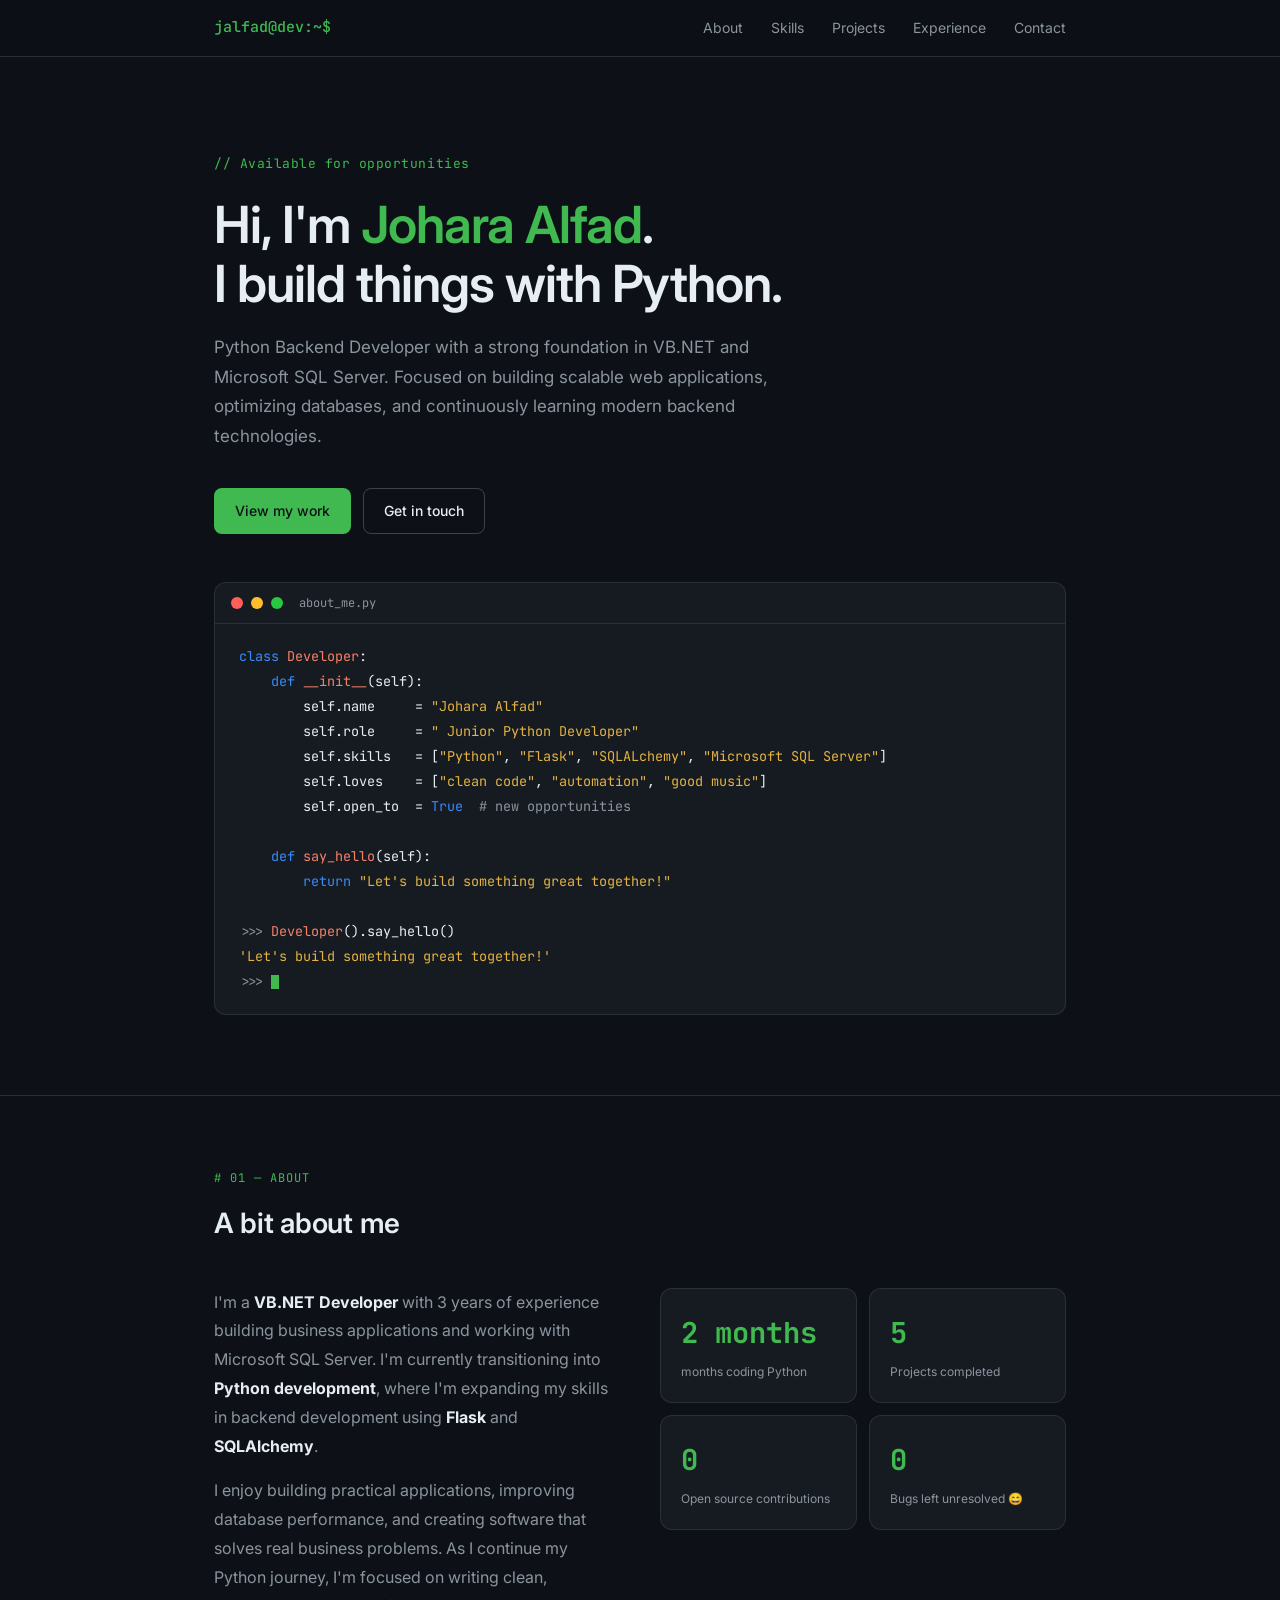
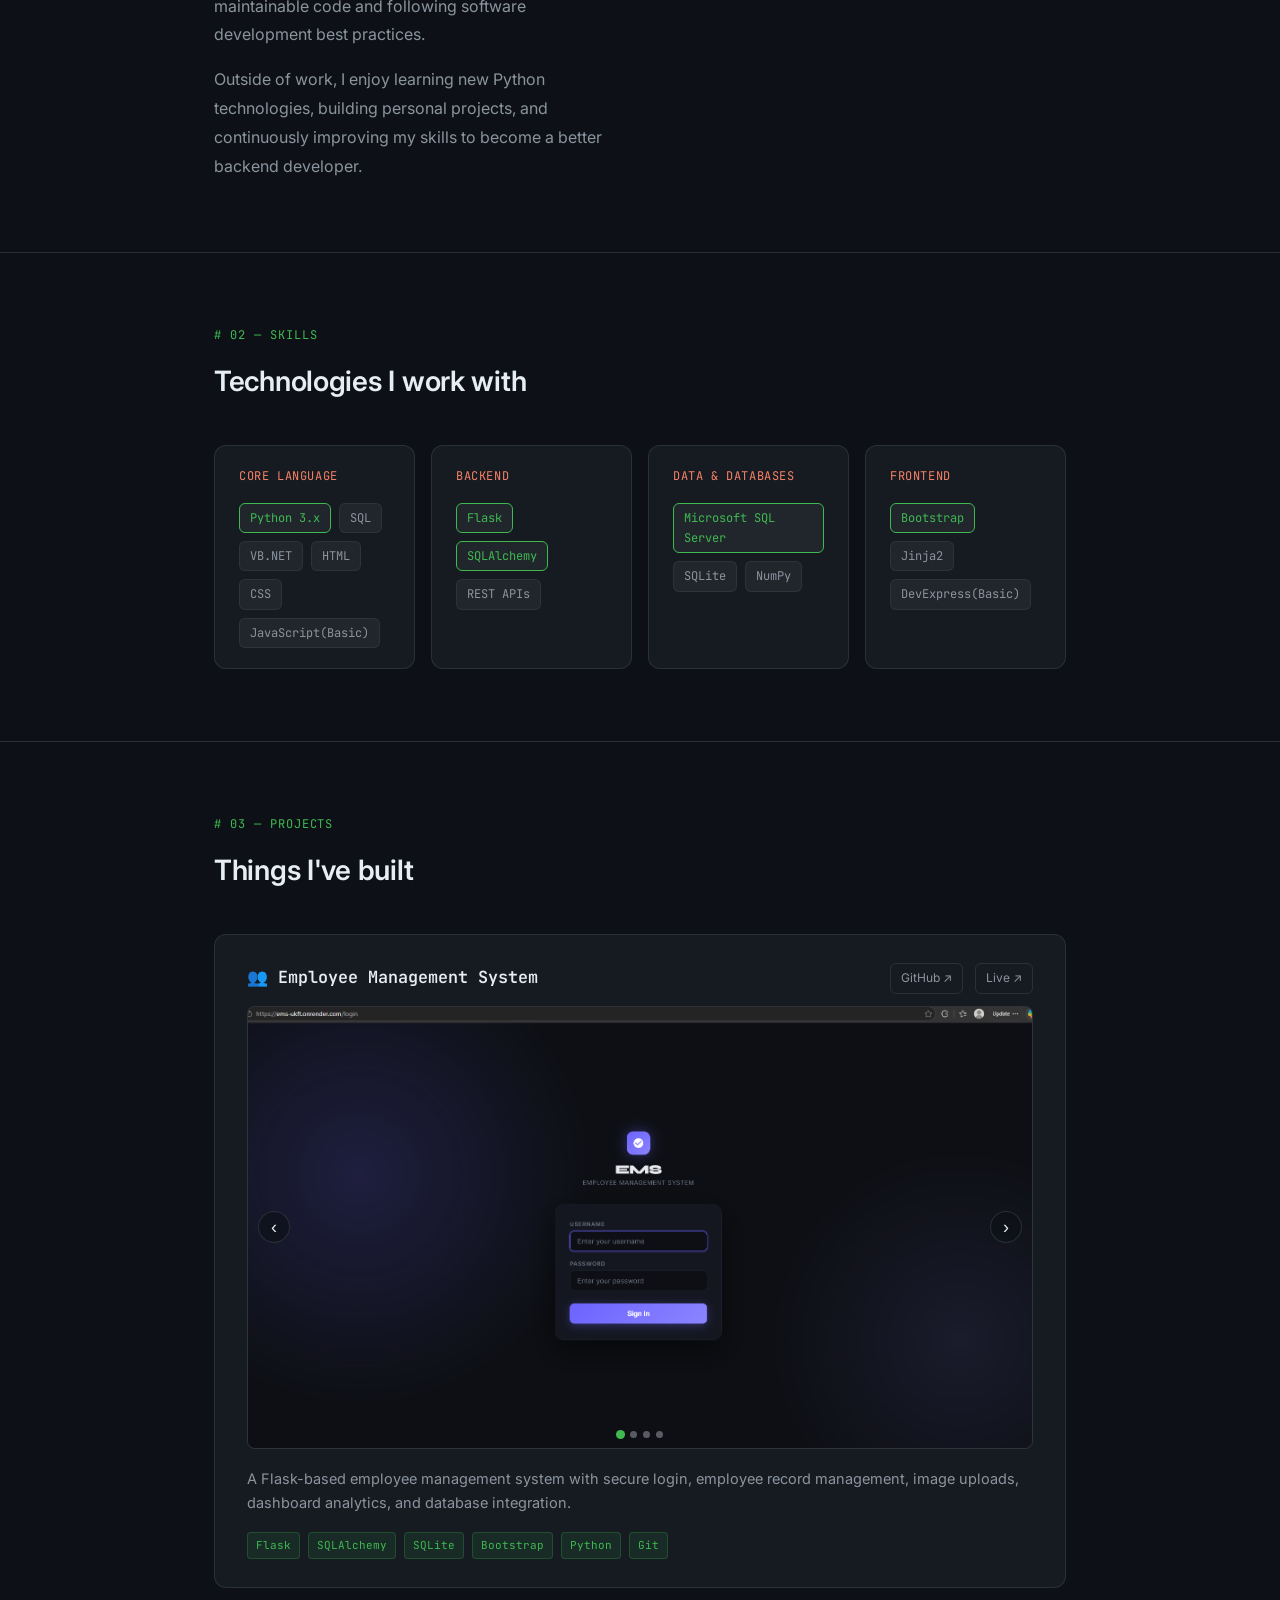
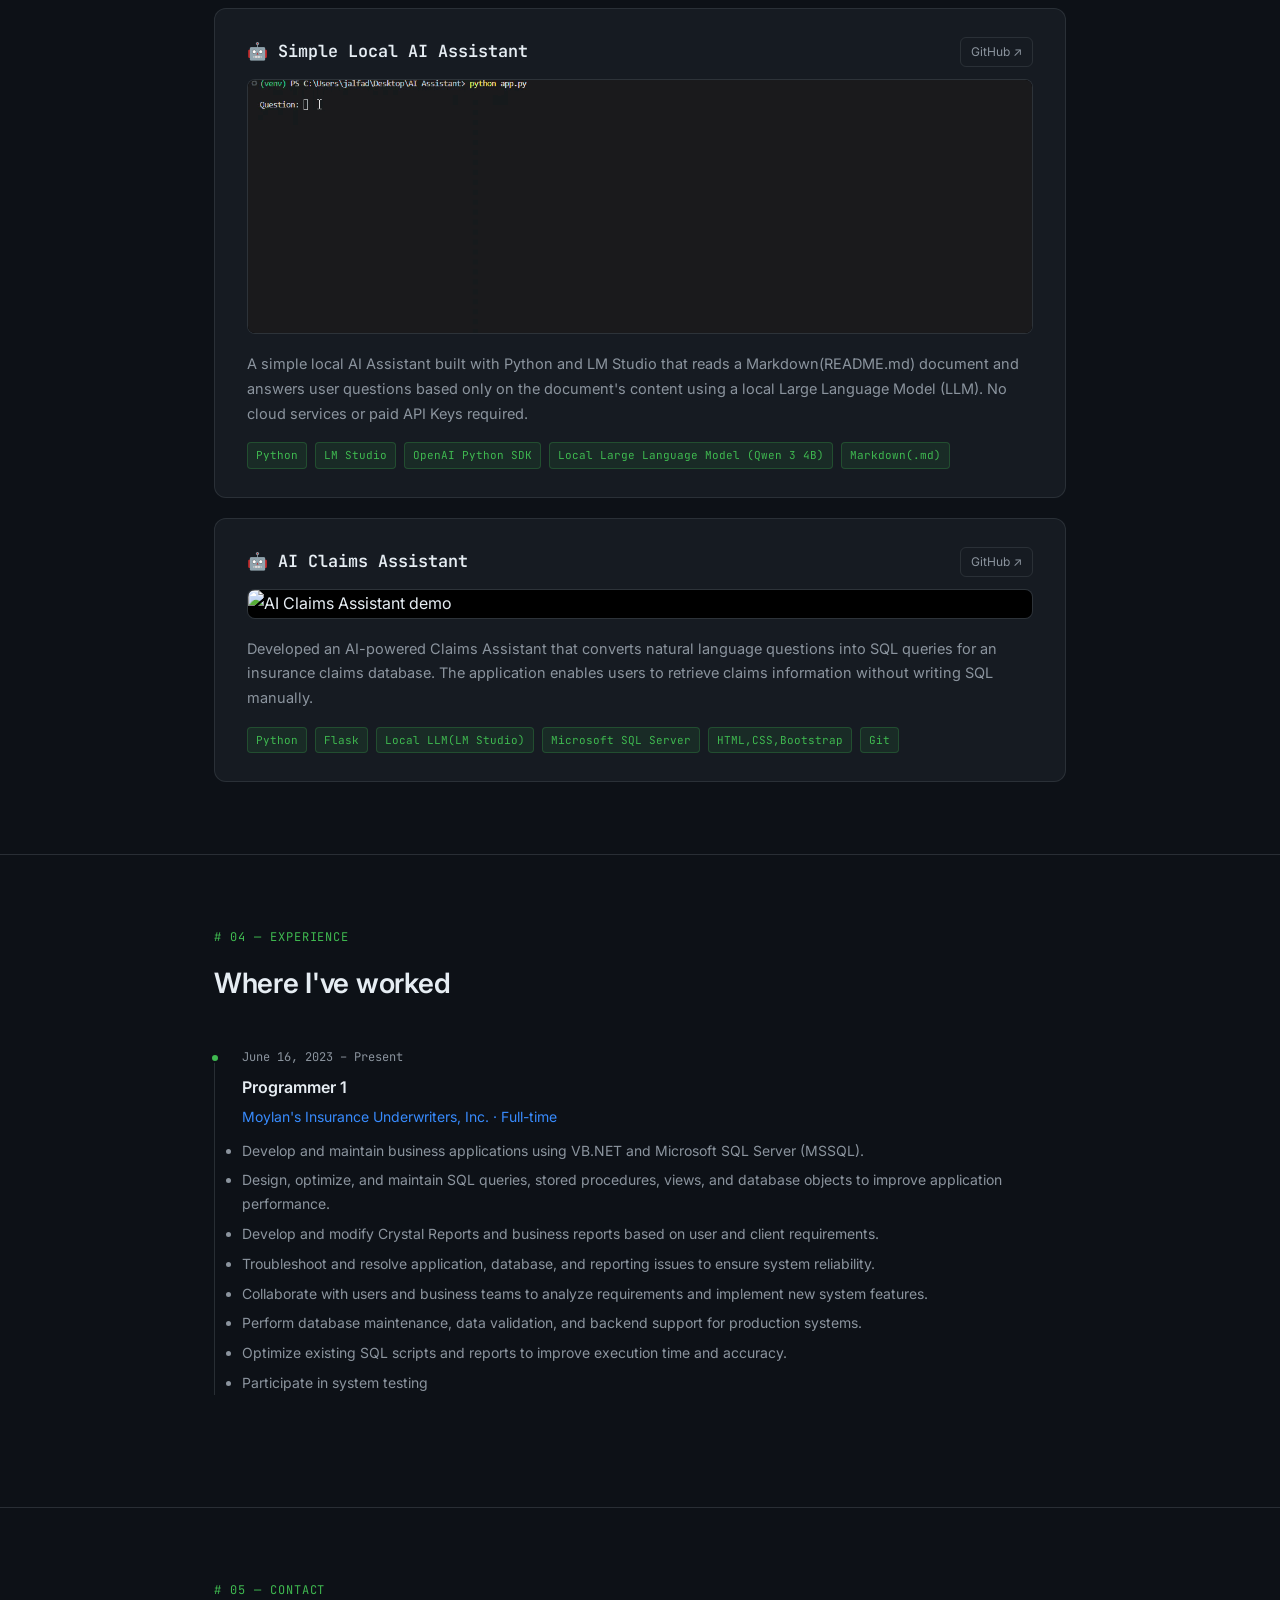
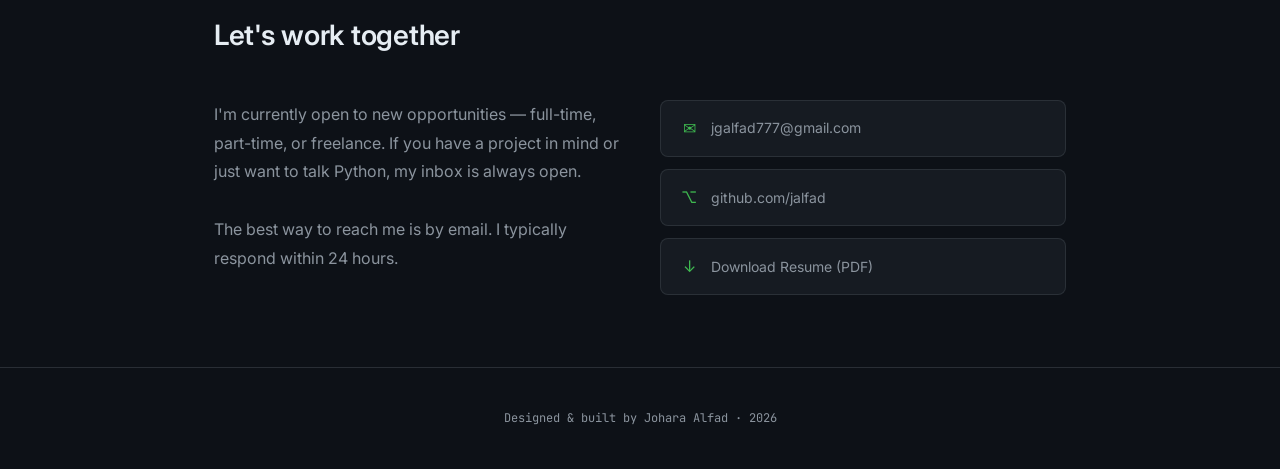
==== index.html @ d26c63df "your commit message" ====
<!DOCTYPE html>
<html lang="en">
<head>
  <meta charset="UTF-8" />
  <meta name="viewport" content="width=device-width, initial-scale=1.0" />
  <title>Johara Alfad — Python Developer</title>
  <link href="https://fonts.googleapis.com/css2?family=JetBrains+Mono:wght@400;500;700&family=Inter:wght@300;400;500;600&display=swap" rel="stylesheet" />
  <style>
    /* ── Reset & Base ── */
    *, *::before, *::after { box-sizing: border-box; margin: 0; padding: 0; }

    :root {
      --bg: #0d1117;
      --bg2: #161b22;
      --bg3: #21262d;
      --border: rgba(48, 54, 61, 0.8);
      --border-hover: rgba(110, 118, 129, 0.5);
      --text: #e6edf3;
      --muted: #8b949e;
      --accent: #3fb950;       /* green — Python/code */
      --accent2: #388bfd;      /* blue — links/secondary */
      --accent3: #f78166;      /* coral — highlights */
      --yellow: #e3b341;
      --mono: 'JetBrains Mono', monospace;
      --sans: 'Inter', sans-serif;
      --radius: 8px;
      --radius-lg: 12px;
    }

    html { scroll-behavior: smooth; }
    body {
      font-family: var(--sans);
      background: var(--bg);
      color: var(--text);
      line-height: 1.7;
      font-size: 16px;
    }

    a { color: var(--accent2); text-decoration: none; }
    a:hover { text-decoration: underline; }

    /* ── Layout ── */
    .container { max-width: 900px; margin: 0 auto; padding: 0 24px; }

    /* ── Navigation ── */
    nav {
      position: sticky;
      top: 0;
      z-index: 100;
      background: rgba(13, 17, 23, 0.85);
      backdrop-filter: blur(12px);
      border-bottom: 1px solid var(--border);
    }
    nav .inner {
      max-width: 900px;
      margin: 0 auto;
      padding: 0 24px;
      height: 56px;
      display: flex;
      align-items: center;
      justify-content: space-between;
    }
    .nav-logo {
      font-family: var(--mono);
      font-size: 15px;
      color: var(--accent);
      font-weight: 500;
    }
    .nav-links { display: flex; gap: 28px; list-style: none; }
    .nav-links a {
      font-size: 14px;
      color: var(--muted);
      transition: color 0.2s;
    }
    .nav-links a:hover { color: var(--text); text-decoration: none; }

    /* ── Mobile nav toggle ── */
    .nav-toggle {
      display: none;
      background: transparent;
      border: 1px solid var(--border);
      border-radius: 6px;
      width: 36px;
      height: 36px;
      align-items: center;
      justify-content: center;
      cursor: pointer;
      padding: 0;
    }
    .nav-toggle span,
    .nav-toggle span::before,
    .nav-toggle span::after {
      display: block;
      width: 16px;
      height: 2px;
      background: var(--text);
      position: relative;
      transition: transform 0.2s, opacity 0.2s;
    }
    .nav-toggle span::before,
    .nav-toggle span::after { content: ''; position: absolute; left: 0; }
    .nav-toggle span::before { top: -5px; }
    .nav-toggle span::after { top: 5px; }
    .nav-toggle[aria-expanded="true"] span { background: transparent; }
    .nav-toggle[aria-expanded="true"] span::before { transform: translateY(5px) rotate(45deg); }
    .nav-toggle[aria-expanded="true"] span::after { transform: translateY(-5px) rotate(-45deg); }

    .nav-mobile-panel {
      display: none;
      flex-direction: column;
      border-bottom: 1px solid var(--border);
      background: var(--bg2);
    }
    .nav-mobile-panel.open { display: flex; }
    .nav-mobile-panel a {
      padding: 14px 24px;
      font-size: 14px;
      color: var(--muted);
      border-top: 1px solid var(--border);
    }
    .nav-mobile-panel a:hover, .nav-mobile-panel a:active { color: var(--accent); text-decoration: none; }

    /* ── Hero ── */
    .hero {
      padding: 96px 0 80px;
      border-bottom: 1px solid var(--border);
    }
    .hero-eyebrow {
      font-family: var(--mono);
      font-size: 13px;
      color: var(--accent);
      margin-bottom: 20px;
      letter-spacing: 0.04em;
    }
    .hero h1 {
      font-size: clamp(2rem, 5vw, 3.2rem);
      font-weight: 600;
      line-height: 1.15;
      margin-bottom: 20px;
      letter-spacing: -0.02em;
    }
    .hero h1 span { color: var(--accent); }
    .hero-desc {
      font-size: 17px;
      color: var(--muted);
      max-width: 580px;
      margin-bottom: 36px;
      line-height: 1.75;
    }
    .hero-actions { display: flex; gap: 12px; flex-wrap: wrap; }

    .btn {
      display: inline-flex;
      align-items: center;
      gap: 8px;
      padding: 10px 20px;
      border-radius: var(--radius);
      font-size: 14px;
      font-weight: 500;
      cursor: pointer;
      transition: all 0.2s;
      border: 1px solid transparent;
      text-decoration: none;
    }
    .btn-primary {
      background: var(--accent);
      color: #0d1117;
    }
    .btn-primary:hover { background: #56d364; text-decoration: none; }
    .btn-outline {
      background: transparent;
      color: var(--text);
      border-color: var(--border-hover);
    }
    .btn-outline:hover { border-color: var(--text); background: var(--bg3); text-decoration: none; }

    /* ── Terminal block ── */
    .terminal {
      background: var(--bg2);
      border: 1px solid var(--border);
      border-radius: var(--radius-lg);
      margin-top: 48px;
      overflow: hidden;
    }
    .terminal-header {
      padding: 10px 16px;
      border-bottom: 1px solid var(--border);
      display: flex;
      align-items: center;
      gap: 8px;
    }
    .dot { width: 12px; height: 12px; border-radius: 50%; }
    .dot-red { background: #ff5f57; }
    .dot-yellow { background: #ffbd2e; }
    .dot-green { background: #28c840; }
    .terminal-title { font-family: var(--mono); font-size: 12px; color: var(--muted); margin-left: 8px; }
    .terminal-body { padding: 20px 24px; font-family: var(--mono); font-size: 13.5px; line-height: 1.85; }
    .terminal-body .prompt { color: var(--accent); }
    .terminal-body .cmd { color: var(--text); }
    .terminal-body .out { color: var(--muted); }
    .terminal-body .kw { color: var(--accent2); }
    .terminal-body .str { color: var(--yellow); }
    .terminal-body .fn { color: var(--accent3); }
    .terminal-body .num { color: #79c0ff; }
    .cursor {
      display: inline-block;
      width: 8px;
      height: 14px;
      background: var(--accent);
      vertical-align: middle;
      animation: blink 1.2s step-start infinite;
    }
    @keyframes blink { 50% { opacity: 0; } }

    /* ── Section layout ── */
    section { padding: 72px 0; border-bottom: 1px solid var(--border); }
    section:last-child { border-bottom: none; }
    .section-label {
      font-family: var(--mono);
      font-size: 12px;
      color: var(--accent);
      letter-spacing: 0.08em;
      text-transform: uppercase;
      margin-bottom: 12px;
    }
    .section-title {
      font-size: 1.75rem;
      font-weight: 600;
      margin-bottom: 40px;
      letter-spacing: -0.01em;
    }

    /* ── About ── */
    .about-grid {
      display: grid;
      grid-template-columns: 1fr 1fr;
      gap: 40px;
      align-items: start;
    }
    .about-text { color: var(--muted); line-height: 1.8; }
    .about-text p + p { margin-top: 16px; }
    .about-text strong { color: var(--text); }
    .about-stats {
      display: grid;
      grid-template-columns: 1fr 1fr;
      gap: 12px;
    }
    .stat-card {
      background: var(--bg2);
      border: 1px solid var(--border);
      border-radius: var(--radius-lg);
      padding: 20px;
    }
    .stat-num {
      font-family: var(--mono);
      font-size: 1.8rem;
      font-weight: 700;
      color: var(--accent);
    }
    .stat-label { font-size: 12px; color: var(--muted); margin-top: 4px; }

    /* ── Skills ── */
    .skills-grid { display: grid; grid-template-columns: repeat(auto-fit, minmax(200px, 1fr)); gap: 16px; }
    .skill-group {
      background: var(--bg2);
      border: 1px solid var(--border);
      border-radius: var(--radius-lg);
      padding: 20px 24px;
    }
    .skill-group-title {
      font-family: var(--mono);
      font-size: 12px;
      color: var(--accent3);
      letter-spacing: 0.05em;
      margin-bottom: 16px;
      text-transform: uppercase;
    }
    .skill-tags { display: flex; flex-wrap: wrap; gap: 8px; }
    .tag {
      font-family: var(--mono);
      font-size: 12px;
      padding: 4px 10px;
      border-radius: 6px;
      background: var(--bg3);
      border: 1px solid var(--border);
      color: var(--muted);
      transition: border-color 0.2s, color 0.2s;
    }
    .tag:hover { border-color: var(--accent); color: var(--accent); }
    .tag.highlight { border-color: var(--accent); color: var(--accent); }

    /* ── Projects ── */
    .projects-grid { display: grid; gap: 20px; }
    .project-card {
      background: var(--bg2);
      border: 1px solid var(--border);
      border-radius: var(--radius-lg);
      padding: 28px 32px;
      transition: border-color 0.25s, transform 0.2s;
      position: relative;
      overflow: hidden;
    }
    .project-card::before {
      content: '';
      position: absolute;
      top: 0; left: 0; right: 0;
      height: 2px;
      background: var(--accent);
      opacity: 0;
      transition: opacity 0.25s;
    }
    .project-card:hover { border-color: var(--border-hover); transform: translateY(-2px); }
    .project-card:hover::before { opacity: 1; }
    .project-top { display: flex; justify-content: space-between; align-items: flex-start; gap: 16px; margin-bottom: 12px; }
    .project-name { font-size: 1.05rem; font-weight: 600; color: var(--text); font-family: var(--mono); }
    .project-links { display: flex; gap: 12px; }
    .project-link {
      font-size: 12px;
      color: var(--muted);
      border: 1px solid var(--border);
      padding: 4px 10px;
      border-radius: 6px;
      transition: color 0.2s, border-color 0.2s;
      text-decoration: none;
    }
    .project-link:hover { color: var(--accent2); border-color: var(--accent2); }
    .project-desc { color: var(--muted); font-size: 14.5px; margin-bottom: 16px; line-height: 1.7; }
    .project-tech { display: flex; gap: 8px; flex-wrap: wrap; }
    .tech-badge {
      font-family: var(--mono);
      font-size: 11px;
      padding: 3px 8px;
      border-radius: 4px;
      background: rgba(63, 185, 80, 0.1);
      color: var(--accent);
      border: 1px solid rgba(63, 185, 80, 0.25);
    }

    /* ── Project media (slideshow / video) ── */
    .project-media {
      position: relative;
      border-radius: var(--radius);
      overflow: hidden;
      border: 1px solid var(--border);
      background: var(--bg3);
      margin-bottom: 18px;
    }
    .project-media video,
    .project-media > img {
      display: block;
      width: 100%;
      max-height: 360px;
      object-fit: cover;
      background: #000;
    }
    .slideshow-track {
      position: relative;
      width: 100%;
      aspect-ratio: 16 / 9;
    }
    .slideshow-track .slide {
      position: absolute;
      inset: 0;
      width: 100%;
      height: 100%;
      object-fit: cover;
      opacity: 0;
      transition: opacity 0.4s ease;
    }
    .slideshow-track .slide.active { opacity: 1; }
    .slide-nav {
      position: absolute;
      top: 50%;
      transform: translateY(-50%);
      width: 32px;
      height: 32px;
      border-radius: 50%;
      background: rgba(13, 17, 23, 0.6);
      border: 1px solid var(--border);
      color: var(--text);
      font-size: 18px;
      line-height: 1;
      display: flex;
      align-items: center;
      justify-content: center;
      cursor: pointer;
      transition: background 0.2s, border-color 0.2s, color 0.2s;
    }
    .slide-nav:hover { background: rgba(13, 17, 23, 0.9); border-color: var(--accent); color: var(--accent); }
    .slide-nav:focus-visible { outline: 2px solid var(--accent); outline-offset: 2px; }
    .slide-nav.prev { left: 10px; }
    .slide-nav.next { right: 10px; }
    .slide-dots {
      position: absolute;
      bottom: 10px;
      left: 50%;
      transform: translateX(-50%);
      display: flex;
      gap: 6px;
    }
    .slide-dots .dot {
      width: 7px;
      height: 7px;
      border-radius: 50%;
      background: rgba(230, 237, 243, 0.35);
      cursor: pointer;
      transition: background 0.2s, transform 0.2s;
      padding: 0;
      border: none;
    }
    .slide-dots .dot.active { background: var(--accent); transform: scale(1.3); }
    .slide-dots .dot:focus-visible { outline: 2px solid var(--accent); outline-offset: 2px; }

    /* ── Experience ── */
    .timeline { position: relative; padding-left: 28px; }
    .timeline::before {
      content: '';
      position: absolute;
      left: 0; top: 8px; bottom: 0;
      width: 1px;
      background: var(--border);
    }
    .timeline-item { position: relative; margin-bottom: 40px; }
    .timeline-dot {
      position: absolute;
      left: -32px;
      top: 6px;
      width: 10px;
      height: 10px;
      border-radius: 50%;
      background: var(--accent);
      border: 2px solid var(--bg);
    }
    .timeline-date { font-family: var(--mono); font-size: 12px; color: var(--muted); margin-bottom: 6px; }
    .timeline-role { font-size: 1rem; font-weight: 600; margin-bottom: 4px; }
    .timeline-company { font-size: 14px; color: var(--accent2); margin-bottom: 10px; }
    .timeline-desc { font-size: 14px; color: var(--muted); line-height: 1.7; }
    .timeline-desc li { margin-bottom: 6px; }

    /* ── Contact ── */
    .contact-grid { display: grid; grid-template-columns: 1fr 1fr; gap: 40px; align-items: start; }
    .contact-text { color: var(--muted); line-height: 1.8; }
    .contact-links { display: flex; flex-direction: column; gap: 12px; }
    .contact-item {
      display: flex;
      align-items: center;
      gap: 12px;
      padding: 14px 18px;
      background: var(--bg2);
      border: 1px solid var(--border);
      border-radius: var(--radius);
      font-size: 14px;
      color: var(--muted);
      transition: border-color 0.2s, color 0.2s;
      text-decoration: none;
    }
    .contact-item:hover { border-color: var(--border-hover); color: var(--text); text-decoration: none; }
    .contact-icon { font-size: 16px; color: var(--accent); width: 20px; text-align: center; }

    /* ── Footer ── */
    footer {
      text-align: center;
      padding: 40px 24px;
      font-family: var(--mono);
      font-size: 12px;
      color: var(--muted);
    }

    /* ── Responsive ── */
    @media (max-width: 640px) {
      .about-grid, .contact-grid { grid-template-columns: 1fr; }
      .about-stats { grid-template-columns: 1fr 1fr; }
      .nav-links { display: none; }
      .nav-toggle { display: flex; }

      .hero { padding: 56px 0 48px; }
      .hero-actions { flex-direction: column; align-items: stretch; }
      .hero-actions .btn { justify-content: center; }

      section { padding: 48px 0; }
      .section-title { font-size: 1.4rem; margin-bottom: 28px; }

      .terminal-body { padding: 16px; font-size: 12px; line-height: 1.7; overflow-x: auto; white-space: pre; }

      .project-card { padding: 20px; }
      .project-top { flex-direction: column; align-items: flex-start; gap: 8px; }
    }
  </style>
</head>
<body>

  <!-- Navigation -->
  <nav>
    <div class="inner">
      <span class="nav-logo">jalfad@dev:~$</span>
      <ul class="nav-links">
        <li><a href="#about">About</a></li>
        <li><a href="#skills">Skills</a></li>
        <li><a href="#projects">Projects</a></li>
        <li><a href="#experience">Experience</a></li>
        <li><a href="#contact">Contact</a></li>
      </ul>
      <button class="nav-toggle" id="navToggle" aria-label="Toggle menu" aria-expanded="false" aria-controls="navMobilePanel">
        <span></span>
      </button>
    </div>
    <div class="nav-mobile-panel" id="navMobilePanel">
      <a href="#about">About</a>
      <a href="#skills">Skills</a>
      <a href="#projects">Projects</a>
      <a href="#experience">Experience</a>
      <a href="#contact">Contact</a>
    </div>
  </nav>

  <script>
    (function () {
      var toggle = document.getElementById('navToggle');
      var panel = document.getElementById('navMobilePanel');
      if (!toggle || !panel) return;

      function closeMenu() {
        panel.classList.remove('open');
        toggle.setAttribute('aria-expanded', 'false');
      }
      function toggleMenu() {
        var isOpen = panel.classList.toggle('open');
        toggle.setAttribute('aria-expanded', isOpen ? 'true' : 'false');
      }

      toggle.addEventListener('click', toggleMenu);
      panel.querySelectorAll('a').forEach(function (link) {
        link.addEventListener('click', closeMenu);
      });
    })();
  </script>

  <!-- Hero -->
  <section class="hero">
    <div class="container">
      <p class="hero-eyebrow">// Available for opportunities</p>
      <h1>Hi, I'm <span>Johara Alfad</span>.<br>I build things with Python.</h1>
      <p class="hero-desc">
        Python Backend Developer with a strong foundation in VB.NET and Microsoft SQL Server.
        Focused on building scalable web applications, optimizing databases, and continuously learning modern backend technologies.
      </p>
      <div class="hero-actions">
        <a href="#projects" class="btn btn-primary">View my work</a>
        <a href="#contact" class="btn btn-outline">Get in touch</a>
      </div>

      <!-- Terminal block -->
      <div class="terminal">
        <div class="terminal-header">
          <div class="dot dot-red"></div>
          <div class="dot dot-yellow"></div>
          <div class="dot dot-green"></div>
          <span class="terminal-title">about_me.py</span>
        </div>
        <div class="terminal-body">
          <div><span class="kw">class</span> <span class="fn">Developer</span>:</div>
          <div>&nbsp;&nbsp;&nbsp;&nbsp;<span class="kw">def</span> <span class="fn">__init__</span>(<span class="cmd">self</span>):</div>
          <div>&nbsp;&nbsp;&nbsp;&nbsp;&nbsp;&nbsp;&nbsp;&nbsp;<span class="cmd">self</span>.name &nbsp;&nbsp;&nbsp;&nbsp;= <span class="str">"Johara Alfad"</span></div>
          <div>&nbsp;&nbsp;&nbsp;&nbsp;&nbsp;&nbsp;&nbsp;&nbsp;<span class="cmd">self</span>.role &nbsp;&nbsp;&nbsp;&nbsp;= <span class="str">" Junior Python Developer"</span></div>
          <div>&nbsp;&nbsp;&nbsp;&nbsp;&nbsp;&nbsp;&nbsp;&nbsp;<span class="cmd">self</span>.skills &nbsp;&nbsp;= [<span class="str">"Python"</span>, <span class="str">"Flask"</span>, <span class="str">"SQLALchemy"</span>, <span class="str">"Microsoft SQL Server"</span>]</div>
          <div>&nbsp;&nbsp;&nbsp;&nbsp;&nbsp;&nbsp;&nbsp;&nbsp;<span class="cmd">self</span>.loves &nbsp;&nbsp;&nbsp;= [<span class="str">"clean code"</span>, <span class="str">"automation"</span>, <span class="str">"good music"</span>]</div>
          <div>&nbsp;&nbsp;&nbsp;&nbsp;&nbsp;&nbsp;&nbsp;&nbsp;<span class="cmd">self</span>.open_to &nbsp;= <span class="kw">True</span> &nbsp;<span class="out"># new opportunities</span></div>
          <br>
          <div>&nbsp;&nbsp;&nbsp;&nbsp;<span class="kw">def</span> <span class="fn">say_hello</span>(<span class="cmd">self</span>):</div>
          <div>&nbsp;&nbsp;&nbsp;&nbsp;&nbsp;&nbsp;&nbsp;&nbsp;<span class="kw">return</span> <span class="str">"Let's build something great together!"</span></div>
          <br>
          <div><span class="out">>>> </span><span class="fn">Developer</span>().say_hello()</div>
          <div><span class="str">'Let's build something great together!'</span></div>
          <div><span class="out">>>> </span><span class="cursor"></span></div>
        </div>
      </div>
    </div>
  </section>

  <!-- About -->
  <section id="about">
    <div class="container">
      <p class="section-label"># 01 — about</p>
      <h2 class="section-title">A bit about me</h2>
      <div class="about-grid">
        <div class="about-text">
          <p>I'm a <strong>VB.NET Developer</strong> with 3 years of experience building business applications and working with Microsoft SQL Server. I'm currently transitioning into <strong>Python development</strong>, where I'm expanding my skills in backend development using <strong>Flask</strong> and <strong>SQLAlchemy</strong>.</p>
          <p>I enjoy building practical applications, improving database performance, and creating software that solves real business problems. As I continue my Python journey, I'm focused on writing clean, maintainable code and following software development best practices.</p>
          <p>Outside of work, I enjoy learning new Python technologies, building personal projects, and continuously improving my skills to become a better backend developer.</p>
        </div>
        <div class="about-stats">
          <div class="stat-card">
            <div class="stat-num">2 months</div>
            <div class="stat-label">months coding Python</div>
          </div>
          <div class="stat-card">
            <div class="stat-num">5</div>
            <div class="stat-label">Projects completed</div>
          </div>
          <div class="stat-card">
            <div class="stat-num">0</div>
            <div class="stat-label">Open source contributions</div>
          </div>
          <div class="stat-card">
            <div class="stat-num">0</div>
            <div class="stat-label">Bugs left unresolved 😄</div>
          </div>
        </div>
      </div>
    </div>
  </section>

  <!-- Skills -->
  <section id="skills">
    <div class="container">
      <p class="section-label"># 02 — skills</p>
      <h2 class="section-title">Technologies I work with</h2>
      <div class="skills-grid">

        <div class="skill-group">
          <div class="skill-group-title">Core Language</div>
          <div class="skill-tags">
            <span class="tag highlight">Python 3.x</span>
            <span class="tag">SQL</span>
            <span class="tag">VB.NET</span>
            <span class="tag">HTML</span>
            <span class="tag">CSS</span>
            <span class="tag">JavaScript(Basic)</span>
          </div>
        </div>

        <div class="skill-group">
          <div class="skill-group-title">Backend</div>
          <div class="skill-tags">
            <span class="tag highlight">Flask</span>
            <span class="tag highlight">SQLAlchemy</span>
            <span class="tag">REST APIs</span>
           
          </div>
        </div>

        <div class="skill-group">
          <div class="skill-group-title">Data & Databases</div>
          <div class="skill-tags">
            <span class="tag highlight">Microsoft SQL Server</span>
            <span class="tag">SQLite</span>
            <span class="tag">NumPy</span>
          </div>
        </div>

        <div class="skill-group">
          <div class="skill-group-title">Frontend</div>
          <div class="skill-tags">
            <span class="tag highlight">Bootstrap</span>
            <span class="tag">Jinja2</span>
            <span class="tag">DevExpress(Basic)</span>
          </div>
        </div>

      </div>
    </div>
  </section>

  <!-- Projects -->
  <section id="projects">
    <div class="container">
      <p class="section-label"># 03 — projects</p>
      <h2 class="section-title">Things I've built</h2>
      <div class="projects-grid">

        <div class="project-card">
          <div class="project-top">
            <span class="project-name">👥 Employee Management System </span>
            <div class="project-links">
              <a href="https://github.com/jalfad/EMS" class="project-link">GitHub ↗</a>
              <a href="https://ems-ukft.onrender.com" class="project-link">Live ↗</a>
            </div>
          </div>

          <div class="project-media slideshow" data-slideshow data-autoplay="5000">
            <div class="slideshow-track">
              <img class="slide active" src="images/ems-0001.png" alt="EMS Login">
              <img class="slide" src="images/ems-0002.png" alt="EMS Dashboard">
              <img class="slide" src="images/ems-0003.png" alt="EMS Employee Profile">
              <img class="slide" src="images/ems-0004.png" alt="EMS Edit Profile">
            </div>
            <button type="button" class="slide-nav prev" aria-label="Previous screenshot">‹</button>
            <button type="button" class="slide-nav next" aria-label="Next screenshot">›</button>
            <div class="slide-dots">
              <button type="button" class="dot active" data-index="0" aria-label="Show screenshot 1"></button>
              <button type="button" class="dot" data-index="1" aria-label="Show screenshot 2"></button>
              <button type="button" class="dot" data-index="2" aria-label="Show screenshot 3"></button>
              <button type="button" class="dot" data-index="2" aria-label="Show screenshot 3"></button>
            </div>
          </div>

          <p class="project-desc">A Flask-based employee management system with secure login, employee record management, image uploads, dashboard analytics, and database integration.</p>
          <div class="project-tech">
            <span class="tech-badge">Flask</span>
            <span class="tech-badge">SQLAlchemy</span>
            <span class="tech-badge">SQLite</span>
            <span class="tech-badge">Bootstrap</span>
            <span class="tech-badge">Python</span>
            <span class="tech-badge">Git</span>
          </div>
        </div>
        
        <div class="project-card">
          <div class="project-top">
            <span class="project-name">🤖 Simple Local AI Assistant </span>
            <div class="project-links">
              <a href="https://github.com/jalfad/AI-Assistant" class="project-link">GitHub ↗</a>
            </div>
          </div>

          <div class="project-media">
            <img src="videos/Simple_AI_Assistant.gif" alt="Local AI Assistant demo">
          </div>

          <p class="project-desc">A simple local AI Assistant built with Python and LM Studio that reads a Markdown(README.md) document and answers user questions based only on the document's content using a local Large Language Model (LLM). No cloud services or paid API Keys required.</p>
          <div class="project-tech">
            <span class="tech-badge">Python</span>
            <span class="tech-badge">LM Studio</span>
            <span class="tech-badge">OpenAI Python SDK</span>
            <span class="tech-badge">Local Large Language Model (Qwen 3 4B)</span>
            <span class="tech-badge">Markdown(.md)</span>
          </div>
        </div>
        
        <div class="project-card">
          <div class="project-top">
            <span class="project-name">🤖 AI Claims Assistant</span>
            <div class="project-links">
              <a href="https://github.com/jalfad/AICLAIMSASSISTANT" class="project-link">GitHub ↗</a>
            </div>
          </div>

          <div class="project-media">
            <img src="videos/AI_Claims_Assistant.gif" alt="AI Claims Assistant demo">
          </div>

          <p class="project-desc">Developed an AI-powered Claims Assistant that converts natural language questions into SQL queries for an insurance claims database. The application enables users to retrieve claims information without writing SQL manually.</p>
          <div class="project-tech">
            <span class="tech-badge">Python</span>
            <span class="tech-badge">Flask</span>
            <span class="tech-badge">Local LLM(LM Studio)</span>
            <span class="tech-badge">Microsoft SQL Server</span>
            <span class="tech-badge">HTML,CSS,Bootstrap</span>
            <span class="tech-badge">Git</span>
          </div>
        </div>
        

      </div>
    </div>
  </section>

  <!-- Experience -->
  <section id="experience">
    <div class="container">
      <p class="section-label"># 04 — experience</p>
      <h2 class="section-title">Where I've worked</h2>
      <div class="timeline">

        <div class="timeline-item">
          <div class="timeline-dot"></div>
          <div class="timeline-date">June 16, 2023 – Present</div>
          <div class="timeline-role">Programmer 1</div>
          <div class="timeline-company">Moylan's Insurance Underwriters, Inc. · Full-time</div>
          <ul class="timeline-desc">
            <li>Develop and maintain business applications using VB.NET and Microsoft SQL Server (MSSQL).</li>
            <li>Design, optimize, and maintain SQL queries, stored procedures, views, and database objects to improve application performance.</li>
            <li>Develop and modify Crystal Reports and business reports based on user and client requirements.</li>
            <li>Troubleshoot and resolve application, database, and reporting issues to ensure system reliability.</li>
            <li>Collaborate with users and business teams to analyze requirements and implement new system features.</li>
            <li>Perform database maintenance, data validation, and backend support for production systems.</li>
            <li>Optimize existing SQL scripts and reports to improve execution time and accuracy.</li>
            <li>Participate in system testing</li>
            

          </ul>
        </div>

      </div>
    </div>
  </section>

  <!-- Contact -->
  <section id="contact">
    <div class="container">
      <p class="section-label"># 05 — contact</p>
      <h2 class="section-title">Let's work together</h2>
      <div class="contact-grid">
        <div class="contact-text">
          <p>I'm currently open to new opportunities — full-time, part-time, or freelance. If you have a project in mind or just want to talk Python, my inbox is always open.</p>
          <br>
          <p>The best way to reach me is by email. I typically respond within 24 hours.</p>
        </div>
        <div class="contact-links">
          <a href="mailto:jgalfad777@gmail.com" class="contact-item">
            <span class="contact-icon">✉</span>
            jgalfad777@gmail.com
          </a>
          <a href="https://github.com/jalfad" class="contact-item" target="_blank">
            <span class="contact-icon">⌥</span>
            github.com/jalfad
          </a>
          <!--
          <a href="#" class="contact-item" target="_blank">
            <span class="contact-icon">in</span>
            linkedin.com/in/alexreyes
          </a>
          -->
          <a href="files/JGALFAD.pdf" class="contact-item">
            <span class="contact-icon">↓</span>
            Download Resume (PDF)
          </a>
        </div>
      </div>
    </div>
  </section>

  <!-- Footer -->
  <footer>
    <div>Designed & built by Johara Alfad · 2026</div>
  </footer>

  <script>
    (function () {
      document.querySelectorAll('[data-slideshow]').forEach(function (root) {
        var slides = root.querySelectorAll('.slide');
        var dots = root.querySelectorAll('.dot');
        var prevBtn = root.querySelector('.slide-nav.prev');
        var nextBtn = root.querySelector('.slide-nav.next');
        var current = 0;
        var timer = null;
        var delay = parseInt(root.getAttribute('data-autoplay'), 10) || 0;

        function show(i) {
          current = (i + slides.length) % slides.length;
          slides.forEach(function (s, si) { s.classList.toggle('active', si === current); });
          dots.forEach(function (d, di) { d.classList.toggle('active', di === current); });
        }

        function next() { show(current + 1); }
        function prev() { show(current - 1); }

        function startAutoplay() {
          if (!delay || slides.length < 2) return;
          stopAutoplay();
          timer = setInterval(next, delay);
        }
        function stopAutoplay() {
          if (timer) { clearInterval(timer); timer = null; }
        }

        if (nextBtn) nextBtn.addEventListener('click', function () { next(); startAutoplay(); });
        if (prevBtn) prevBtn.addEventListener('click', function () { prev(); startAutoplay(); });
        dots.forEach(function (d) {
          d.addEventListener('click', function () {
            show(parseInt(d.getAttribute('data-index'), 10));
            startAutoplay();
          });
        });

        root.addEventListener('mouseenter', stopAutoplay);
        root.addEventListener('mouseleave', startAutoplay);

        show(0);
        startAutoplay();
      });
    })();
  </script>

</body>
</html>
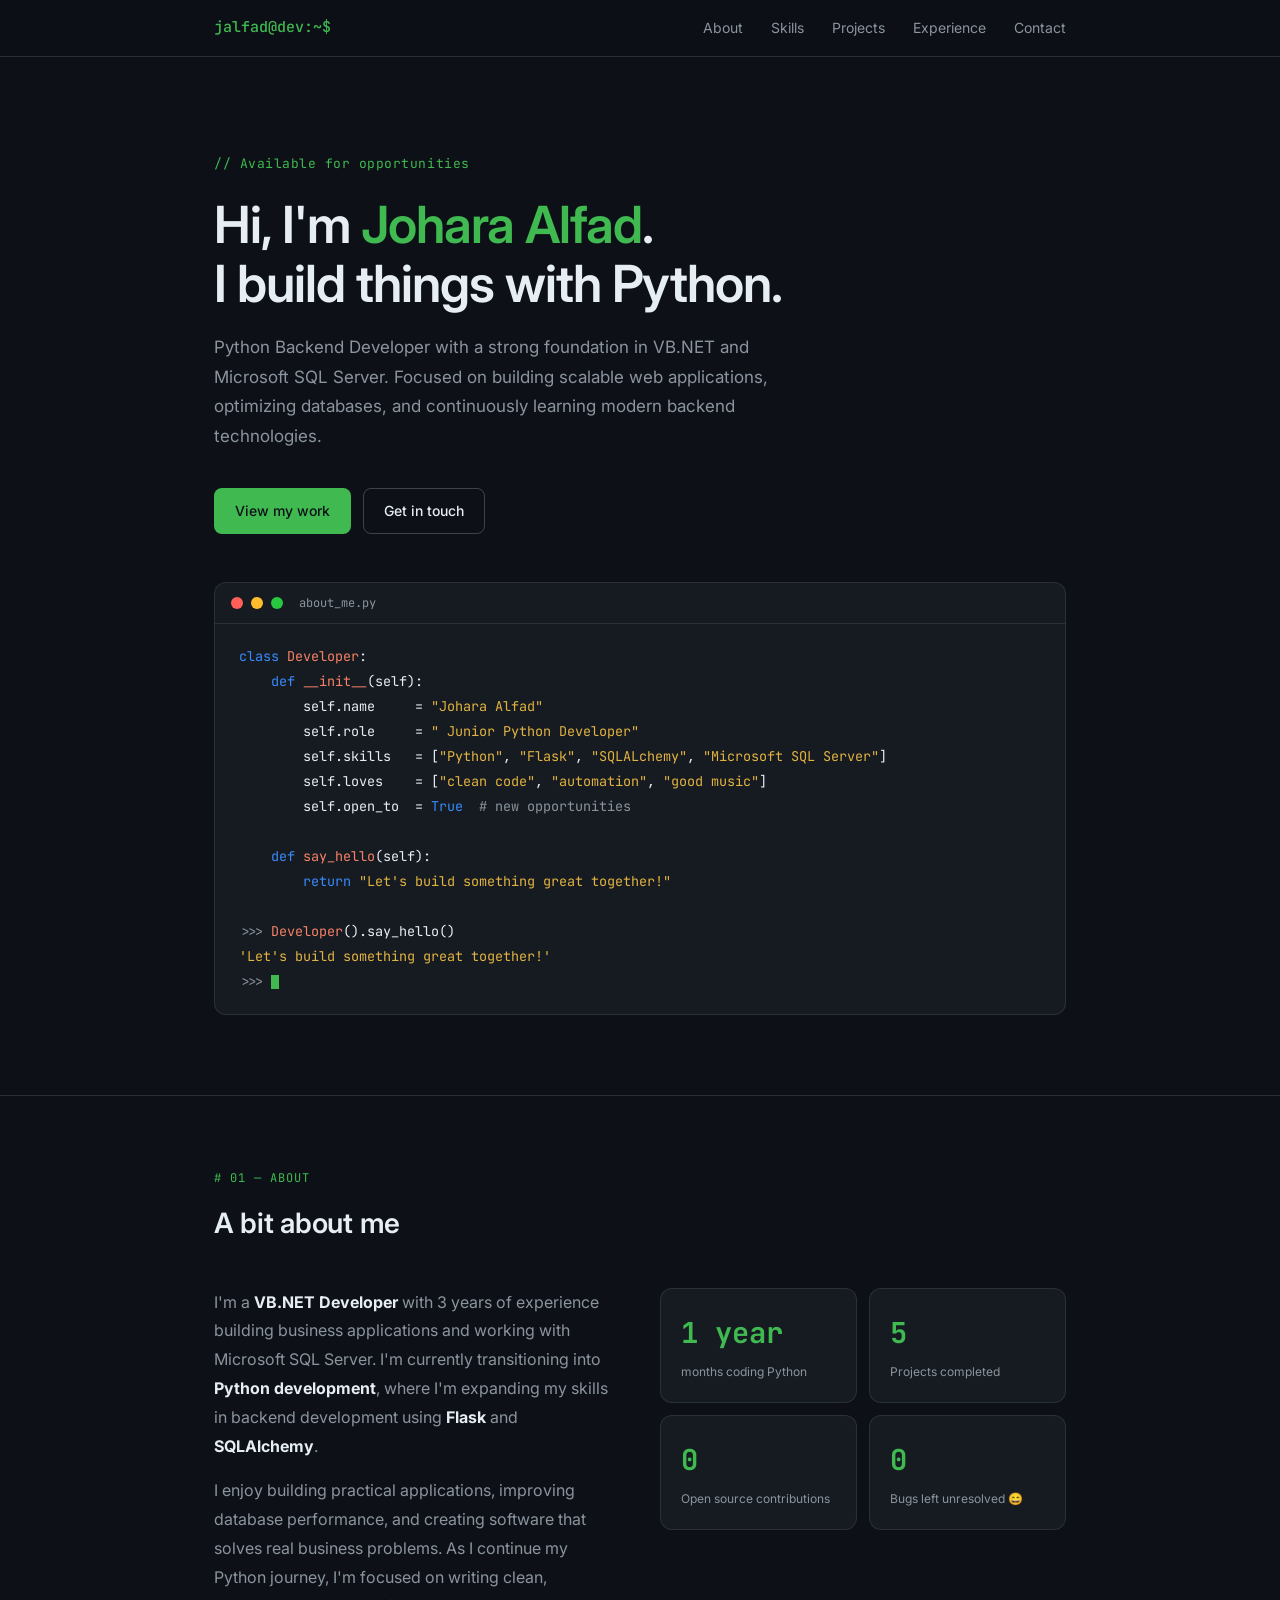
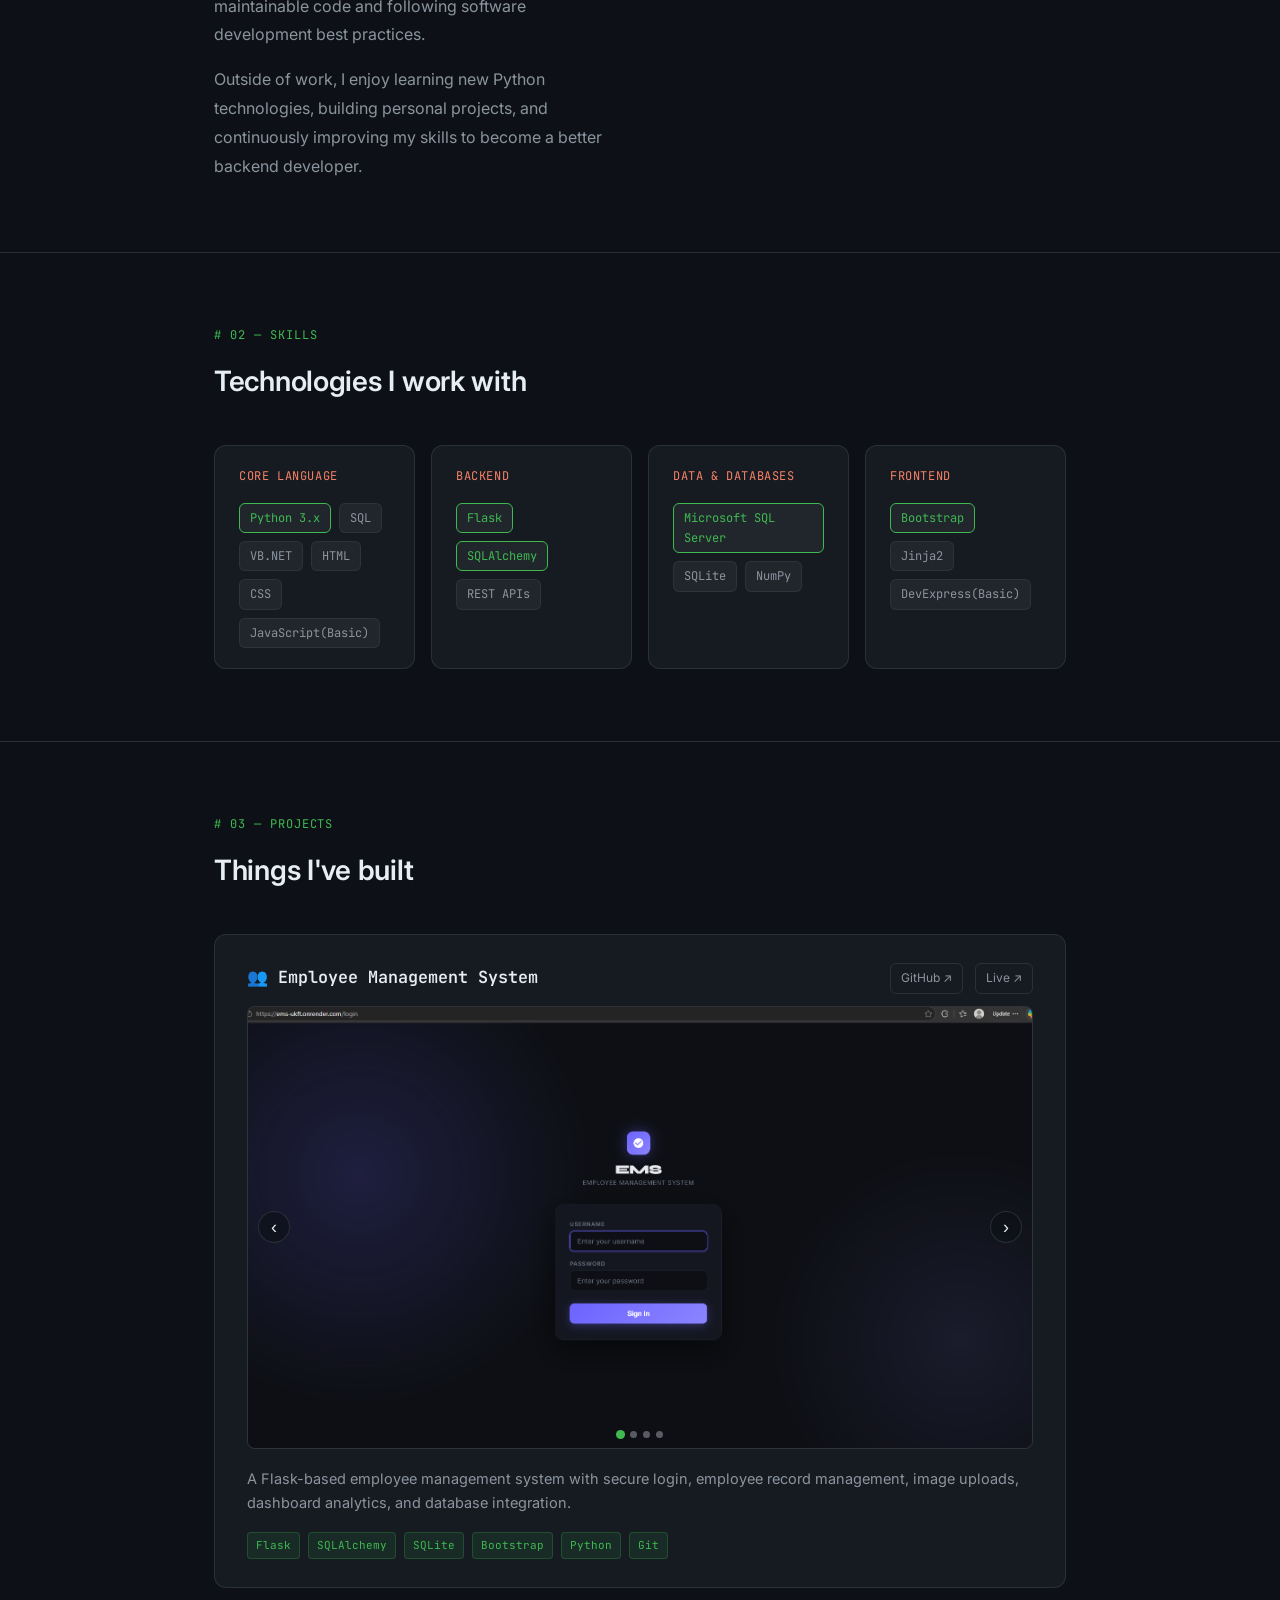
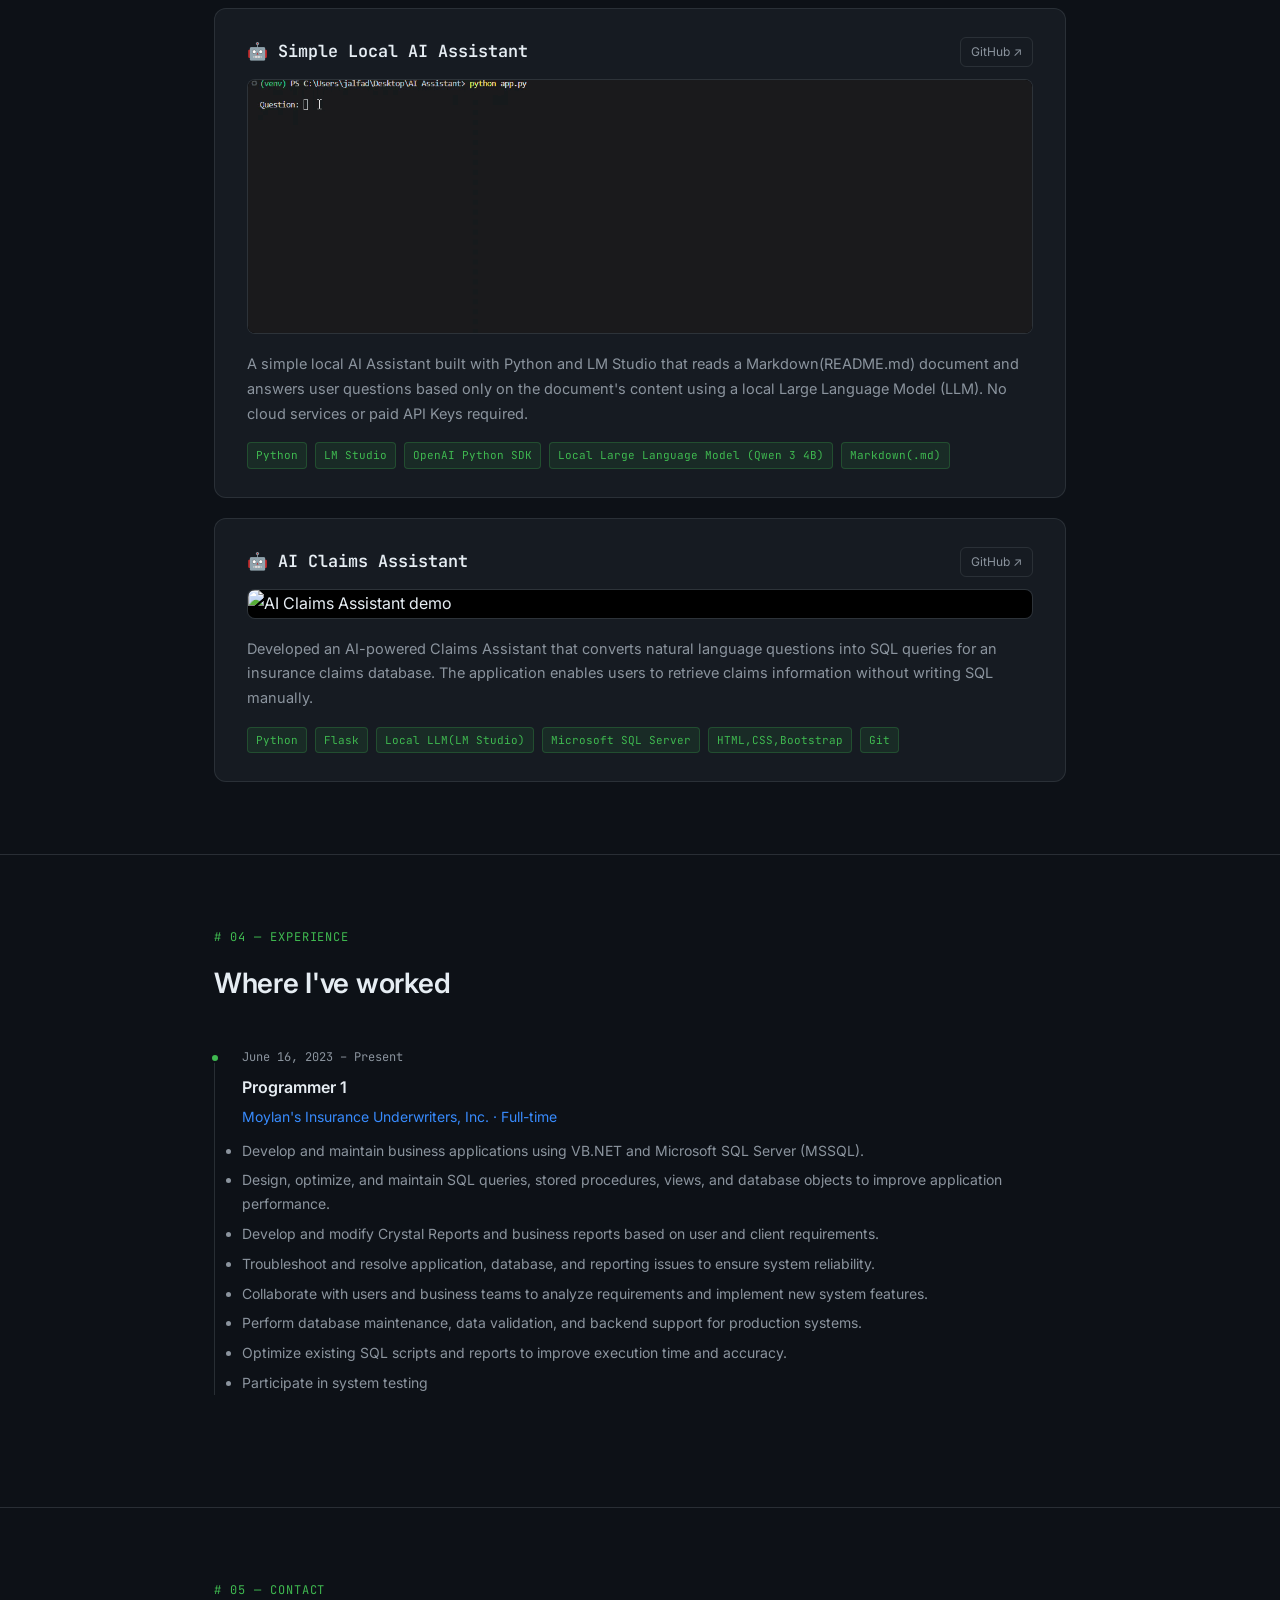
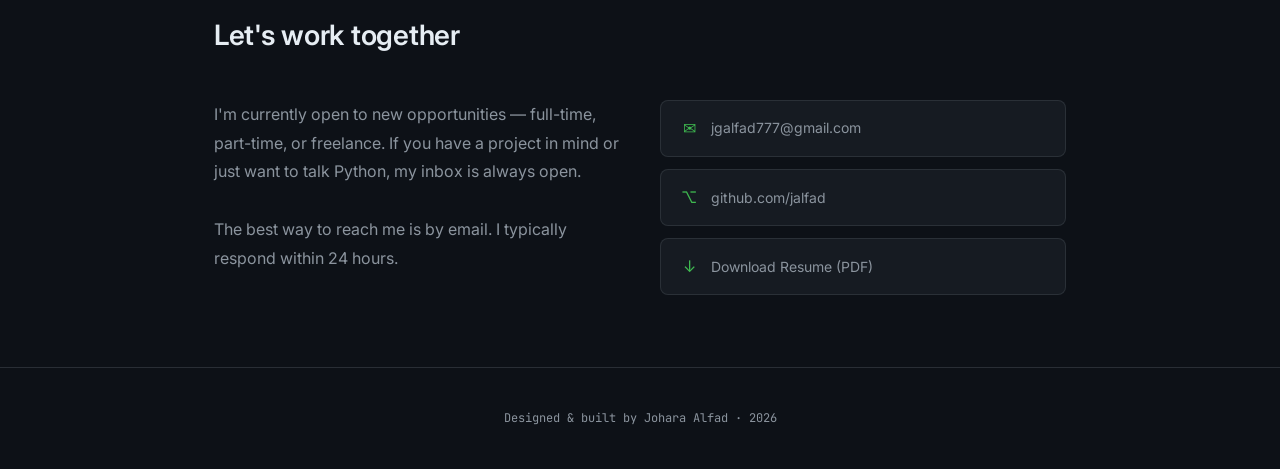
==== commit 3435ebdd: "years" ====
--- a/index.html
+++ b/index.html
@@ -590,7 +590,7 @@
         </div>
         <div class="about-stats">
           <div class="stat-card">
-            <div class="stat-num">2 months</div>
+            <div class="stat-num">1 year</div>
             <div class="stat-label">months coding Python</div>
           </div>
           <div class="stat-card">
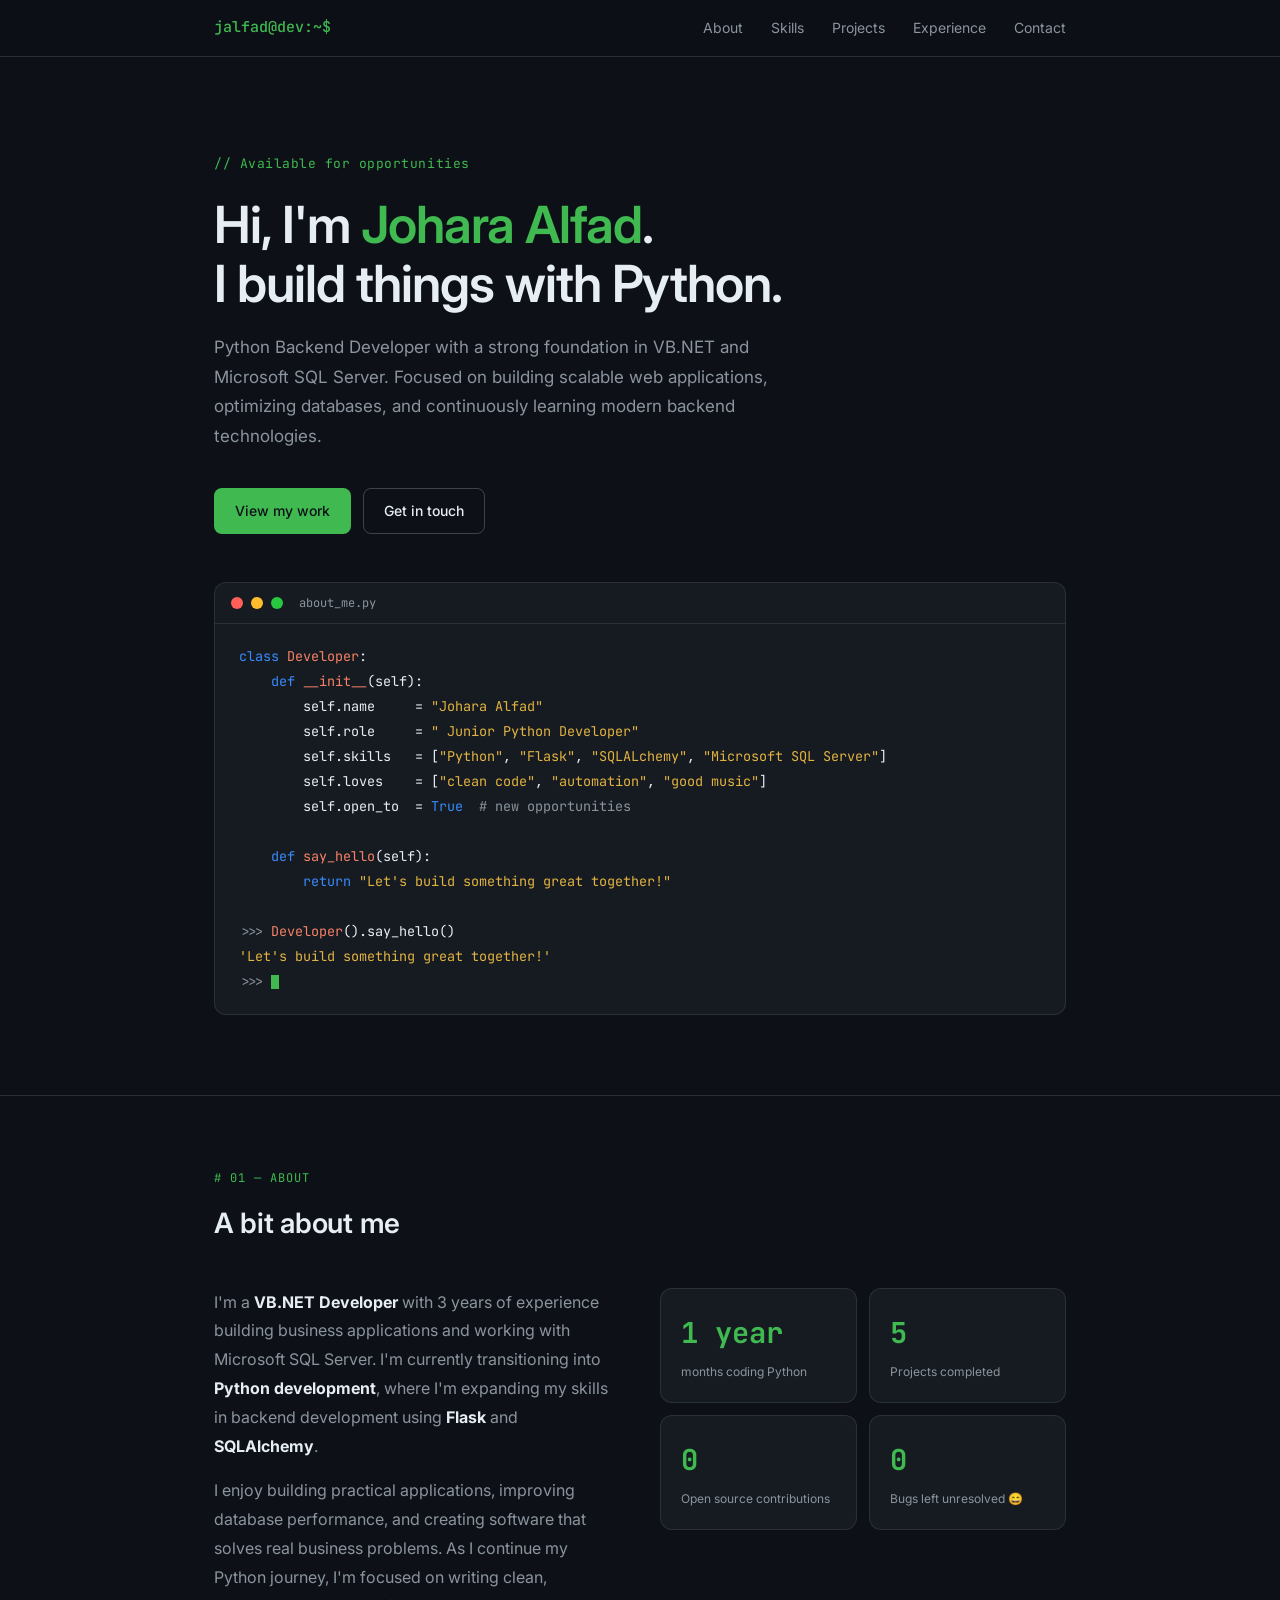
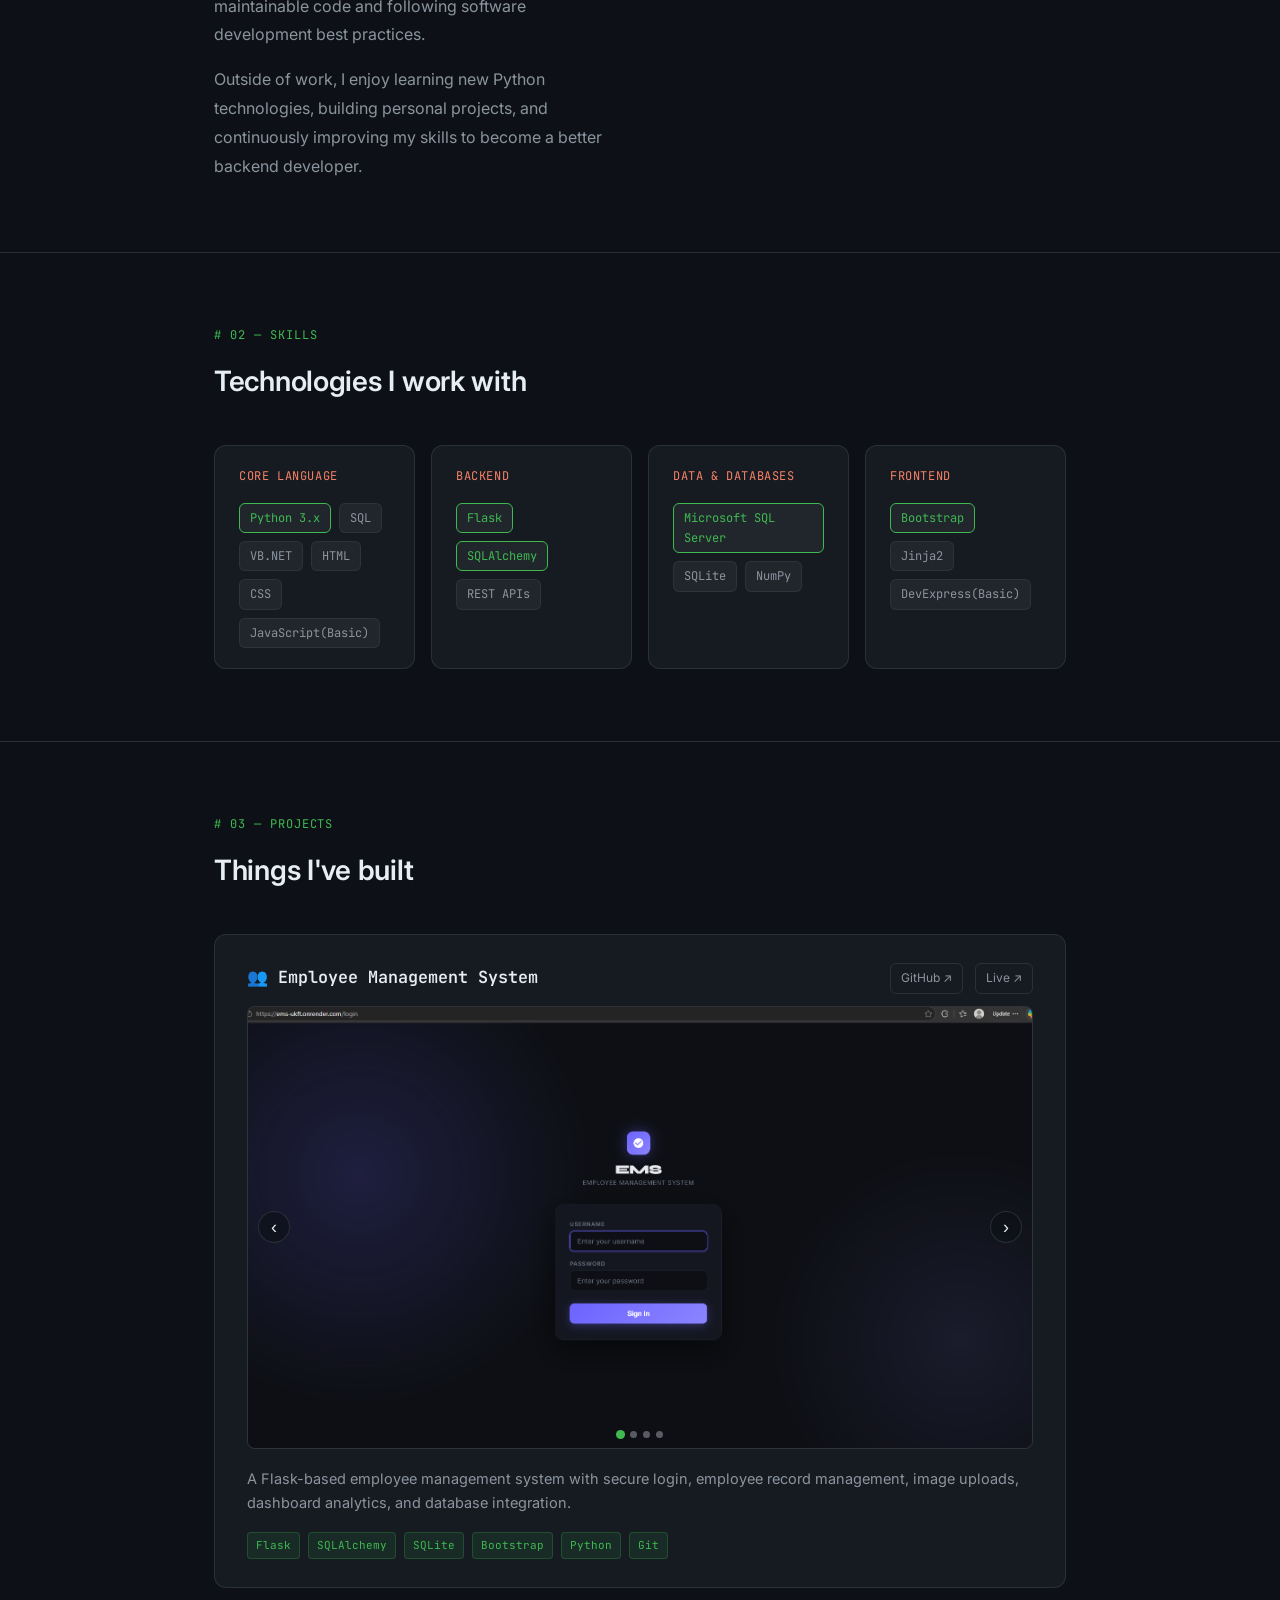
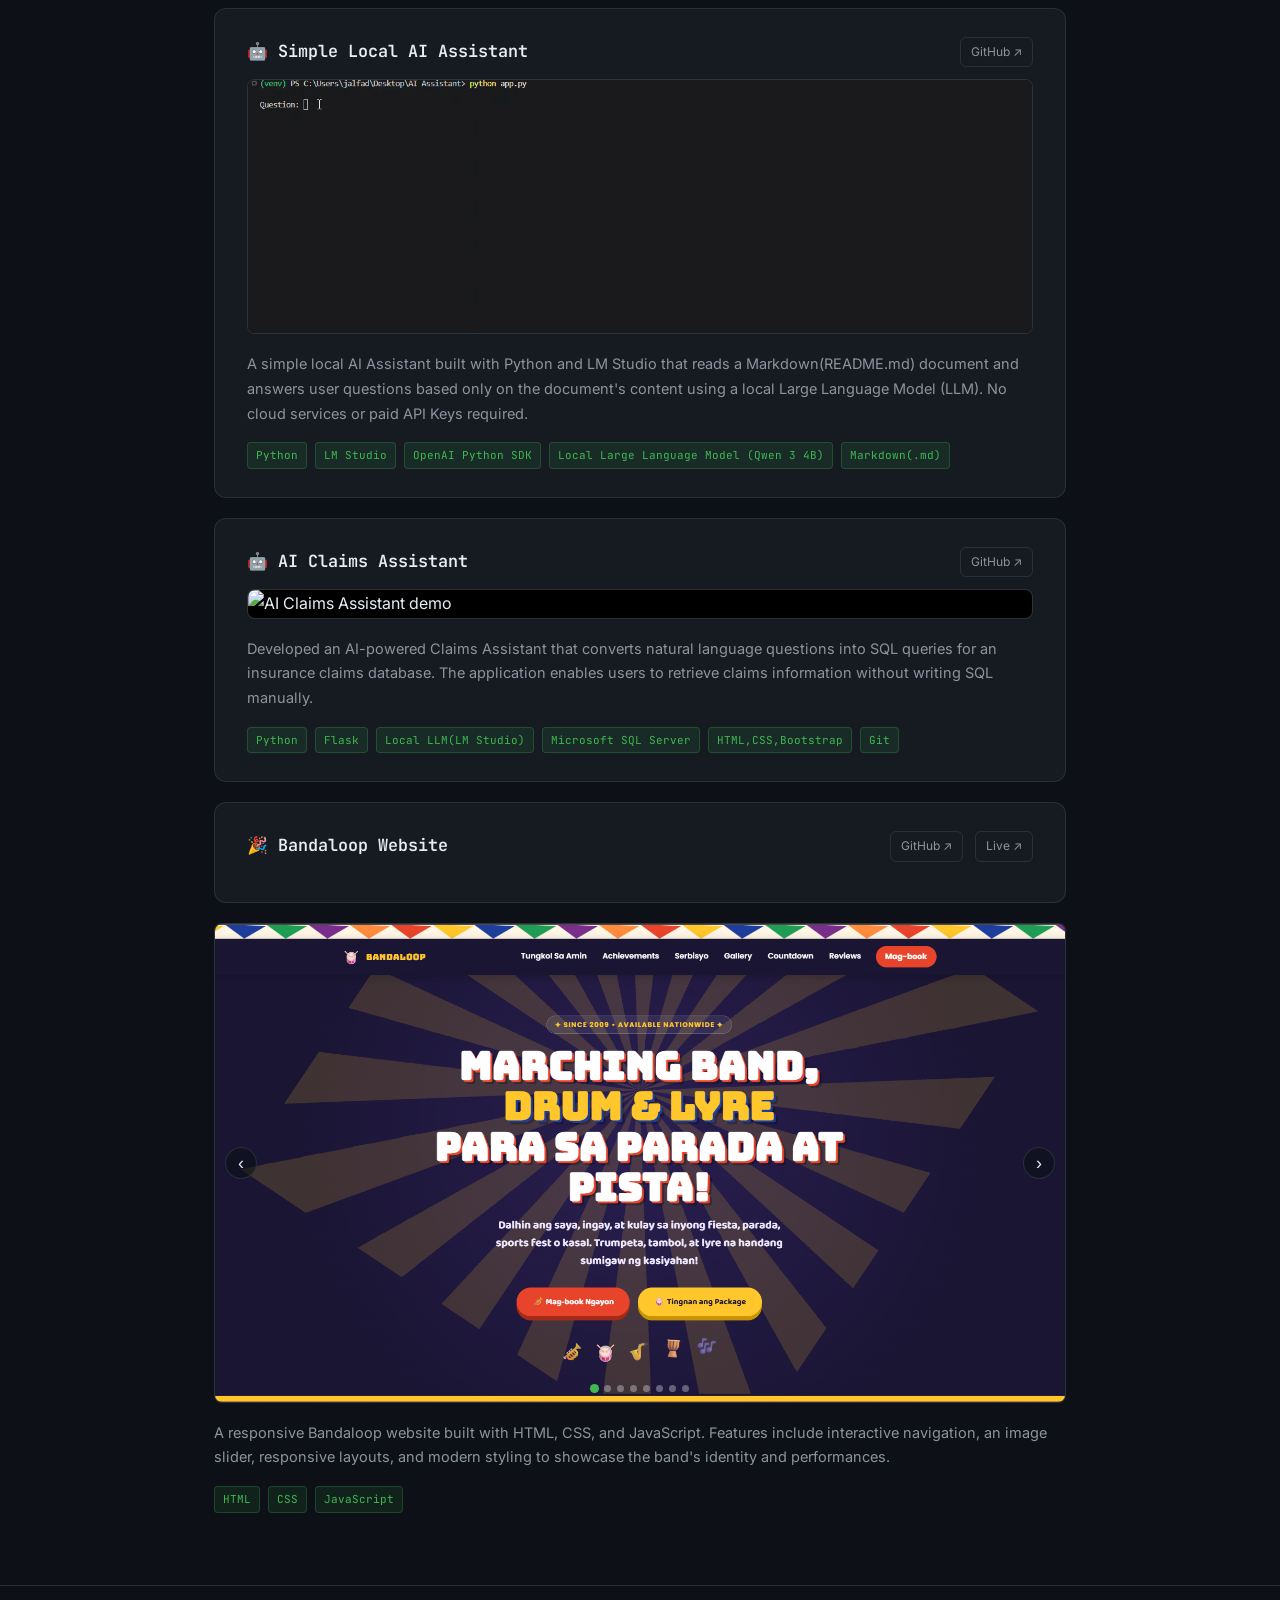
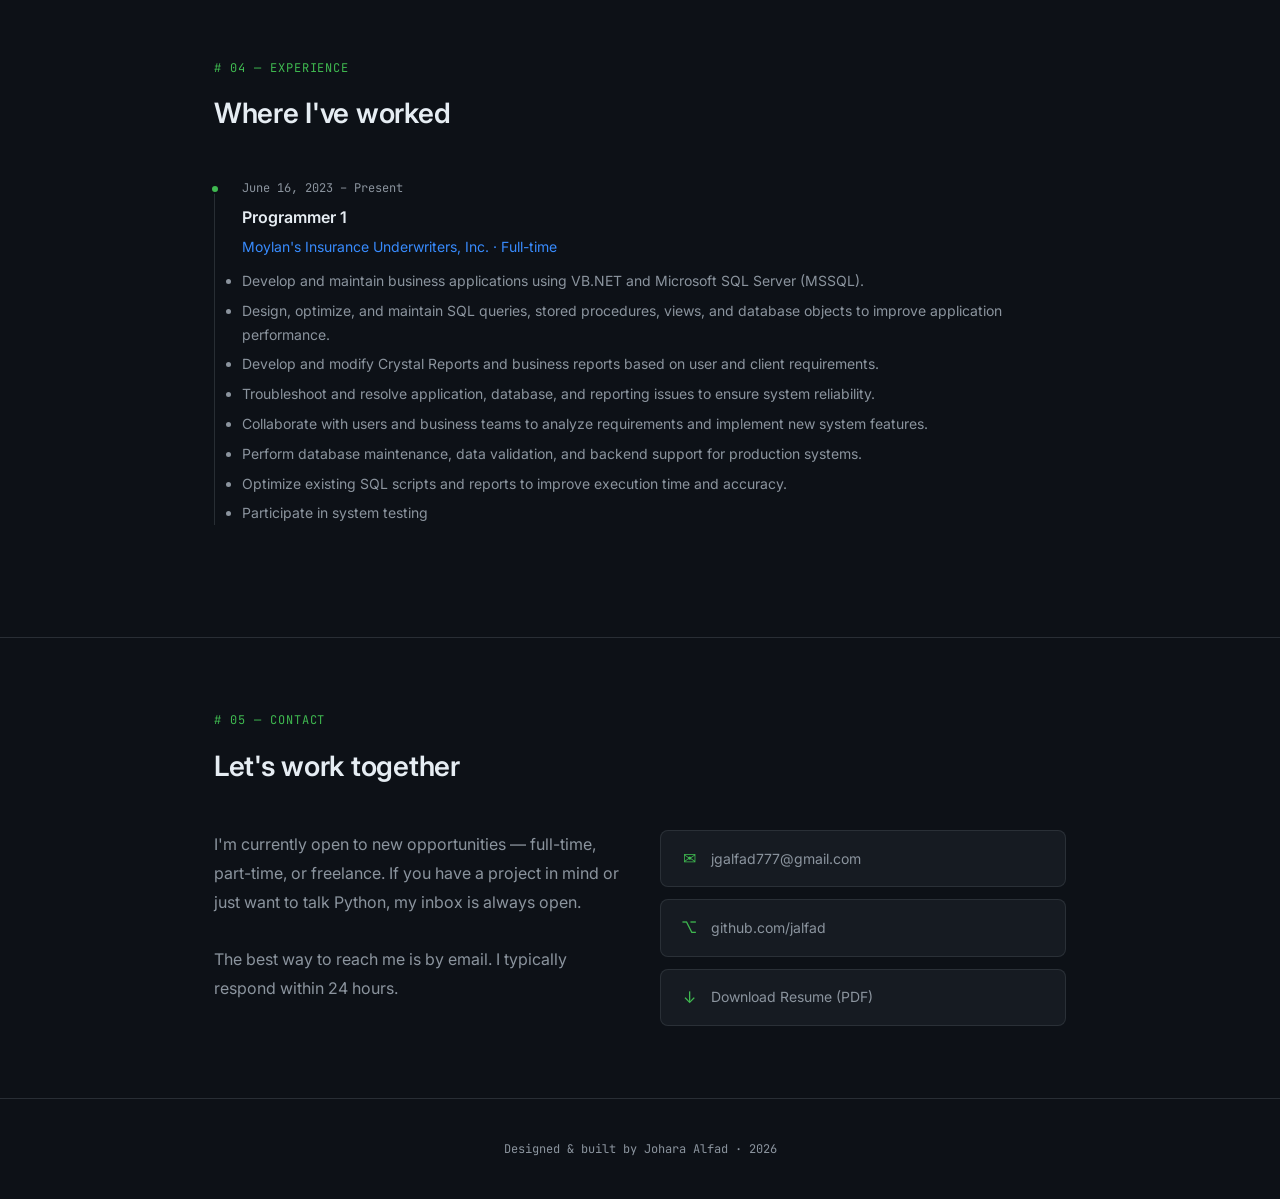
==== commit fac94b51: "with my new project" ====
--- a/index.html
+++ b/index.html
@@ -5,487 +5,7 @@
   <meta name="viewport" content="width=device-width, initial-scale=1.0" />
   <title>Johara Alfad — Python Developer</title>
   <link href="https://fonts.googleapis.com/css2?family=JetBrains+Mono:wght@400;500;700&family=Inter:wght@300;400;500;600&display=swap" rel="stylesheet" />
-  <style>
-    /* ── Reset & Base ── */
-    *, *::before, *::after { box-sizing: border-box; margin: 0; padding: 0; }
-
-    :root {
-      --bg: #0d1117;
-      --bg2: #161b22;
-      --bg3: #21262d;
-      --border: rgba(48, 54, 61, 0.8);
-      --border-hover: rgba(110, 118, 129, 0.5);
-      --text: #e6edf3;
-      --muted: #8b949e;
-      --accent: #3fb950;       /* green — Python/code */
-      --accent2: #388bfd;      /* blue — links/secondary */
-      --accent3: #f78166;      /* coral — highlights */
-      --yellow: #e3b341;
-      --mono: 'JetBrains Mono', monospace;
-      --sans: 'Inter', sans-serif;
-      --radius: 8px;
-      --radius-lg: 12px;
-    }
-
-    html { scroll-behavior: smooth; }
-    body {
-      font-family: var(--sans);
-      background: var(--bg);
-      color: var(--text);
-      line-height: 1.7;
-      font-size: 16px;
-    }
-
-    a { color: var(--accent2); text-decoration: none; }
-    a:hover { text-decoration: underline; }
-
-    /* ── Layout ── */
-    .container { max-width: 900px; margin: 0 auto; padding: 0 24px; }
-
-    /* ── Navigation ── */
-    nav {
-      position: sticky;
-      top: 0;
-      z-index: 100;
-      background: rgba(13, 17, 23, 0.85);
-      backdrop-filter: blur(12px);
-      border-bottom: 1px solid var(--border);
-    }
-    nav .inner {
-      max-width: 900px;
-      margin: 0 auto;
-      padding: 0 24px;
-      height: 56px;
-      display: flex;
-      align-items: center;
-      justify-content: space-between;
-    }
-    .nav-logo {
-      font-family: var(--mono);
-      font-size: 15px;
-      color: var(--accent);
-      font-weight: 500;
-    }
-    .nav-links { display: flex; gap: 28px; list-style: none; }
-    .nav-links a {
-      font-size: 14px;
-      color: var(--muted);
-      transition: color 0.2s;
-    }
-    .nav-links a:hover { color: var(--text); text-decoration: none; }
-
-    /* ── Mobile nav toggle ── */
-    .nav-toggle {
-      display: none;
-      background: transparent;
-      border: 1px solid var(--border);
-      border-radius: 6px;
-      width: 36px;
-      height: 36px;
-      align-items: center;
-      justify-content: center;
-      cursor: pointer;
-      padding: 0;
-    }
-    .nav-toggle span,
-    .nav-toggle span::before,
-    .nav-toggle span::after {
-      display: block;
-      width: 16px;
-      height: 2px;
-      background: var(--text);
-      position: relative;
-      transition: transform 0.2s, opacity 0.2s;
-    }
-    .nav-toggle span::before,
-    .nav-toggle span::after { content: ''; position: absolute; left: 0; }
-    .nav-toggle span::before { top: -5px; }
-    .nav-toggle span::after { top: 5px; }
-    .nav-toggle[aria-expanded="true"] span { background: transparent; }
-    .nav-toggle[aria-expanded="true"] span::before { transform: translateY(5px) rotate(45deg); }
-    .nav-toggle[aria-expanded="true"] span::after { transform: translateY(-5px) rotate(-45deg); }
-
-    .nav-mobile-panel {
-      display: none;
-      flex-direction: column;
-      border-bottom: 1px solid var(--border);
-      background: var(--bg2);
-    }
-    .nav-mobile-panel.open { display: flex; }
-    .nav-mobile-panel a {
-      padding: 14px 24px;
-      font-size: 14px;
-      color: var(--muted);
-      border-top: 1px solid var(--border);
-    }
-    .nav-mobile-panel a:hover, .nav-mobile-panel a:active { color: var(--accent); text-decoration: none; }
-
-    /* ── Hero ── */
-    .hero {
-      padding: 96px 0 80px;
-      border-bottom: 1px solid var(--border);
-    }
-    .hero-eyebrow {
-      font-family: var(--mono);
-      font-size: 13px;
-      color: var(--accent);
-      margin-bottom: 20px;
-      letter-spacing: 0.04em;
-    }
-    .hero h1 {
-      font-size: clamp(2rem, 5vw, 3.2rem);
-      font-weight: 600;
-      line-height: 1.15;
-      margin-bottom: 20px;
-      letter-spacing: -0.02em;
-    }
-    .hero h1 span { color: var(--accent); }
-    .hero-desc {
-      font-size: 17px;
-      color: var(--muted);
-      max-width: 580px;
-      margin-bottom: 36px;
-      line-height: 1.75;
-    }
-    .hero-actions { display: flex; gap: 12px; flex-wrap: wrap; }
-
-    .btn {
-      display: inline-flex;
-      align-items: center;
-      gap: 8px;
-      padding: 10px 20px;
-      border-radius: var(--radius);
-      font-size: 14px;
-      font-weight: 500;
-      cursor: pointer;
-      transition: all 0.2s;
-      border: 1px solid transparent;
-      text-decoration: none;
-    }
-    .btn-primary {
-      background: var(--accent);
-      color: #0d1117;
-    }
-    .btn-primary:hover { background: #56d364; text-decoration: none; }
-    .btn-outline {
-      background: transparent;
-      color: var(--text);
-      border-color: var(--border-hover);
-    }
-    .btn-outline:hover { border-color: var(--text); background: var(--bg3); text-decoration: none; }
-
-    /* ── Terminal block ── */
-    .terminal {
-      background: var(--bg2);
-      border: 1px solid var(--border);
-      border-radius: var(--radius-lg);
-      margin-top: 48px;
-      overflow: hidden;
-    }
-    .terminal-header {
-      padding: 10px 16px;
-      border-bottom: 1px solid var(--border);
-      display: flex;
-      align-items: center;
-      gap: 8px;
-    }
-    .dot { width: 12px; height: 12px; border-radius: 50%; }
-    .dot-red { background: #ff5f57; }
-    .dot-yellow { background: #ffbd2e; }
-    .dot-green { background: #28c840; }
-    .terminal-title { font-family: var(--mono); font-size: 12px; color: var(--muted); margin-left: 8px; }
-    .terminal-body { padding: 20px 24px; font-family: var(--mono); font-size: 13.5px; line-height: 1.85; }
-    .terminal-body .prompt { color: var(--accent); }
-    .terminal-body .cmd { color: var(--text); }
-    .terminal-body .out { color: var(--muted); }
-    .terminal-body .kw { color: var(--accent2); }
-    .terminal-body .str { color: var(--yellow); }
-    .terminal-body .fn { color: var(--accent3); }
-    .terminal-body .num { color: #79c0ff; }
-    .cursor {
-      display: inline-block;
-      width: 8px;
-      height: 14px;
-      background: var(--accent);
-      vertical-align: middle;
-      animation: blink 1.2s step-start infinite;
-    }
-    @keyframes blink { 50% { opacity: 0; } }
-
-    /* ── Section layout ── */
-    section { padding: 72px 0; border-bottom: 1px solid var(--border); }
-    section:last-child { border-bottom: none; }
-    .section-label {
-      font-family: var(--mono);
-      font-size: 12px;
-      color: var(--accent);
-      letter-spacing: 0.08em;
-      text-transform: uppercase;
-      margin-bottom: 12px;
-    }
-    .section-title {
-      font-size: 1.75rem;
-      font-weight: 600;
-      margin-bottom: 40px;
-      letter-spacing: -0.01em;
-    }
-
-    /* ── About ── */
-    .about-grid {
-      display: grid;
-      grid-template-columns: 1fr 1fr;
-      gap: 40px;
-      align-items: start;
-    }
-    .about-text { color: var(--muted); line-height: 1.8; }
-    .about-text p + p { margin-top: 16px; }
-    .about-text strong { color: var(--text); }
-    .about-stats {
-      display: grid;
-      grid-template-columns: 1fr 1fr;
-      gap: 12px;
-    }
-    .stat-card {
-      background: var(--bg2);
-      border: 1px solid var(--border);
-      border-radius: var(--radius-lg);
-      padding: 20px;
-    }
-    .stat-num {
-      font-family: var(--mono);
-      font-size: 1.8rem;
-      font-weight: 700;
-      color: var(--accent);
-    }
-    .stat-label { font-size: 12px; color: var(--muted); margin-top: 4px; }
-
-    /* ── Skills ── */
-    .skills-grid { display: grid; grid-template-columns: repeat(auto-fit, minmax(200px, 1fr)); gap: 16px; }
-    .skill-group {
-      background: var(--bg2);
-      border: 1px solid var(--border);
-      border-radius: var(--radius-lg);
-      padding: 20px 24px;
-    }
-    .skill-group-title {
-      font-family: var(--mono);
-      font-size: 12px;
-      color: var(--accent3);
-      letter-spacing: 0.05em;
-      margin-bottom: 16px;
-      text-transform: uppercase;
-    }
-    .skill-tags { display: flex; flex-wrap: wrap; gap: 8px; }
-    .tag {
-      font-family: var(--mono);
-      font-size: 12px;
-      padding: 4px 10px;
-      border-radius: 6px;
-      background: var(--bg3);
-      border: 1px solid var(--border);
-      color: var(--muted);
-      transition: border-color 0.2s, color 0.2s;
-    }
-    .tag:hover { border-color: var(--accent); color: var(--accent); }
-    .tag.highlight { border-color: var(--accent); color: var(--accent); }
-
-    /* ── Projects ── */
-    .projects-grid { display: grid; gap: 20px; }
-    .project-card {
-      background: var(--bg2);
-      border: 1px solid var(--border);
-      border-radius: var(--radius-lg);
-      padding: 28px 32px;
-      transition: border-color 0.25s, transform 0.2s;
-      position: relative;
-      overflow: hidden;
-    }
-    .project-card::before {
-      content: '';
-      position: absolute;
-      top: 0; left: 0; right: 0;
-      height: 2px;
-      background: var(--accent);
-      opacity: 0;
-      transition: opacity 0.25s;
-    }
-    .project-card:hover { border-color: var(--border-hover); transform: translateY(-2px); }
-    .project-card:hover::before { opacity: 1; }
-    .project-top { display: flex; justify-content: space-between; align-items: flex-start; gap: 16px; margin-bottom: 12px; }
-    .project-name { font-size: 1.05rem; font-weight: 600; color: var(--text); font-family: var(--mono); }
-    .project-links { display: flex; gap: 12px; }
-    .project-link {
-      font-size: 12px;
-      color: var(--muted);
-      border: 1px solid var(--border);
-      padding: 4px 10px;
-      border-radius: 6px;
-      transition: color 0.2s, border-color 0.2s;
-      text-decoration: none;
-    }
-    .project-link:hover { color: var(--accent2); border-color: var(--accent2); }
-    .project-desc { color: var(--muted); font-size: 14.5px; margin-bottom: 16px; line-height: 1.7; }
-    .project-tech { display: flex; gap: 8px; flex-wrap: wrap; }
-    .tech-badge {
-      font-family: var(--mono);
-      font-size: 11px;
-      padding: 3px 8px;
-      border-radius: 4px;
-      background: rgba(63, 185, 80, 0.1);
-      color: var(--accent);
-      border: 1px solid rgba(63, 185, 80, 0.25);
-    }
-
-    /* ── Project media (slideshow / video) ── */
-    .project-media {
-      position: relative;
-      border-radius: var(--radius);
-      overflow: hidden;
-      border: 1px solid var(--border);
-      background: var(--bg3);
-      margin-bottom: 18px;
-    }
-    .project-media video,
-    .project-media > img {
-      display: block;
-      width: 100%;
-      max-height: 360px;
-      object-fit: cover;
-      background: #000;
-    }
-    .slideshow-track {
-      position: relative;
-      width: 100%;
-      aspect-ratio: 16 / 9;
-    }
-    .slideshow-track .slide {
-      position: absolute;
-      inset: 0;
-      width: 100%;
-      height: 100%;
-      object-fit: cover;
-      opacity: 0;
-      transition: opacity 0.4s ease;
-    }
-    .slideshow-track .slide.active { opacity: 1; }
-    .slide-nav {
-      position: absolute;
-      top: 50%;
-      transform: translateY(-50%);
-      width: 32px;
-      height: 32px;
-      border-radius: 50%;
-      background: rgba(13, 17, 23, 0.6);
-      border: 1px solid var(--border);
-      color: var(--text);
-      font-size: 18px;
-      line-height: 1;
-      display: flex;
-      align-items: center;
-      justify-content: center;
-      cursor: pointer;
-      transition: background 0.2s, border-color 0.2s, color 0.2s;
-    }
-    .slide-nav:hover { background: rgba(13, 17, 23, 0.9); border-color: var(--accent); color: var(--accent); }
-    .slide-nav:focus-visible { outline: 2px solid var(--accent); outline-offset: 2px; }
-    .slide-nav.prev { left: 10px; }
-    .slide-nav.next { right: 10px; }
-    .slide-dots {
-      position: absolute;
-      bottom: 10px;
-      left: 50%;
-      transform: translateX(-50%);
-      display: flex;
-      gap: 6px;
-    }
-    .slide-dots .dot {
-      width: 7px;
-      height: 7px;
-      border-radius: 50%;
-      background: rgba(230, 237, 243, 0.35);
-      cursor: pointer;
-      transition: background 0.2s, transform 0.2s;
-      padding: 0;
-      border: none;
-    }
-    .slide-dots .dot.active { background: var(--accent); transform: scale(1.3); }
-    .slide-dots .dot:focus-visible { outline: 2px solid var(--accent); outline-offset: 2px; }
-
-    /* ── Experience ── */
-    .timeline { position: relative; padding-left: 28px; }
-    .timeline::before {
-      content: '';
-      position: absolute;
-      left: 0; top: 8px; bottom: 0;
-      width: 1px;
-      background: var(--border);
-    }
-    .timeline-item { position: relative; margin-bottom: 40px; }
-    .timeline-dot {
-      position: absolute;
-      left: -32px;
-      top: 6px;
-      width: 10px;
-      height: 10px;
-      border-radius: 50%;
-      background: var(--accent);
-      border: 2px solid var(--bg);
-    }
-    .timeline-date { font-family: var(--mono); font-size: 12px; color: var(--muted); margin-bottom: 6px; }
-    .timeline-role { font-size: 1rem; font-weight: 600; margin-bottom: 4px; }
-    .timeline-company { font-size: 14px; color: var(--accent2); margin-bottom: 10px; }
-    .timeline-desc { font-size: 14px; color: var(--muted); line-height: 1.7; }
-    .timeline-desc li { margin-bottom: 6px; }
-
-    /* ── Contact ── */
-    .contact-grid { display: grid; grid-template-columns: 1fr 1fr; gap: 40px; align-items: start; }
-    .contact-text { color: var(--muted); line-height: 1.8; }
-    .contact-links { display: flex; flex-direction: column; gap: 12px; }
-    .contact-item {
-      display: flex;
-      align-items: center;
-      gap: 12px;
-      padding: 14px 18px;
-      background: var(--bg2);
-      border: 1px solid var(--border);
-      border-radius: var(--radius);
-      font-size: 14px;
-      color: var(--muted);
-      transition: border-color 0.2s, color 0.2s;
-      text-decoration: none;
-    }
-    .contact-item:hover { border-color: var(--border-hover); color: var(--text); text-decoration: none; }
-    .contact-icon { font-size: 16px; color: var(--accent); width: 20px; text-align: center; }
-
-    /* ── Footer ── */
-    footer {
-      text-align: center;
-      padding: 40px 24px;
-      font-family: var(--mono);
-      font-size: 12px;
-      color: var(--muted);
-    }
-
-    /* ── Responsive ── */
-    @media (max-width: 640px) {
-      .about-grid, .contact-grid { grid-template-columns: 1fr; }
-      .about-stats { grid-template-columns: 1fr 1fr; }
-      .nav-links { display: none; }
-      .nav-toggle { display: flex; }
-
-      .hero { padding: 56px 0 48px; }
-      .hero-actions { flex-direction: column; align-items: stretch; }
-      .hero-actions .btn { justify-content: center; }
-
-      section { padding: 48px 0; }
-      .section-title { font-size: 1.4rem; margin-bottom: 28px; }
-
-      .terminal-body { padding: 16px; font-size: 12px; line-height: 1.7; overflow-x: auto; white-space: pre; }
-
-      .project-card { padding: 20px; }
-      .project-top { flex-direction: column; align-items: flex-start; gap: 8px; }
-    }
-  </style>
+  <link rel="stylesheet" href="style.css">
 </head>
 <body>
 
@@ -690,7 +210,7 @@
               <button type="button" class="dot active" data-index="0" aria-label="Show screenshot 1"></button>
               <button type="button" class="dot" data-index="1" aria-label="Show screenshot 2"></button>
               <button type="button" class="dot" data-index="2" aria-label="Show screenshot 3"></button>
-              <button type="button" class="dot" data-index="2" aria-label="Show screenshot 3"></button>
+              <button type="button" class="dot" data-index="3" aria-label="Show screenshot 4"></button>
             </div>
           </div>
 
@@ -747,6 +267,52 @@
             <span class="tech-badge">Microsoft SQL Server</span>
             <span class="tech-badge">HTML,CSS,Bootstrap</span>
             <span class="tech-badge">Git</span>
+          </div>
+        </div>
+
+        <div class="project-card">
+          <div class="project-top">
+            <span class="project-name">🎉 Bandaloop Website</span>
+            <div class="project-links">
+              <a href="https://github.com/jalfad/bandaloop" class="project-link">GitHub ↗</a>
+              <a href="https://bandaloop.vercel.app/" class="project-link">Live ↗</a>
+            </div>
+            </div>
+          </div>
+
+          <div class="project-media slideshow" data-slideshow data-autoplay="5000">
+            <div class= "slideshow-track">
+              <img class="slide active" src="images/bl_1.png" alt="bl1">
+              <img class="slide" src="images/bl_2.png" alt="bl2">
+              <img class="slide" src="images/bl_3.png" alt="bl3">
+              <img class="slide" src="images/bl_4.png" alt="bl4">
+              <img class="slide" src="images/bl_5.png" alt="bl5">
+              <img class="slide" src="images/bl_6.png" alt="bl6">
+              <img class="slide" src="images/bl_7.png" alt="bl7">
+              <img class="slide" src="images/bl_8.png" alt="bl8">
+              <img class="slide" src="images/bl_9.png" alt="bl9">
+            </div>
+            <button type="button" class="slide-nav prev" aria-label="Previous screenshot">‹</button>
+            <button type="button" class="slide-nav next" aria-label="Next screenshot">›</button>
+            <div class="slide-dots">
+              <button type="button" class="dot active" data-index="0" aria-label="Show screenshot 1"></button>
+              <button type="button" class="dot" data-index="1" aria-label="Show screenshot 2"></button>
+              <button type="button" class="dot" data-index="2" aria-label="Show screenshot 3"></button>
+              <button type="button" class="dot" data-index="3" aria-label="Show screenshot 4"></button>
+              <button type="button" class="dot" data-index="4" aria-label="Show screenshot 5"></button>
+              <button type="button" class="dot" data-index="5" aria-label="Show screenshot 6"></button>
+              <button type="button" class="dot" data-index="6" aria-label="Show screenshot 7"></button>
+              <button type="button" class="dot" data-index="7" aria-label="Show screenshot 8"></button>
+            </div>
+          </div>
+          </div>
+
+          <p class="project-desc">A responsive Bandaloop website built with HTML, CSS, and JavaScript. Features include interactive navigation, an image slider, responsive layouts, and modern styling to showcase the band's identity and performances.</p>
+          <div class="project-tech">
+            <span class="tech-badge">HTML</span>
+            <span class="tech-badge">CSS</span>
+            <span class="tech-badge">JavaScript</span>
+           
           </div>
         </div>
         
@@ -825,52 +391,7 @@
     <div>Designed & built by Johara Alfad · 2026</div>
   </footer>
 
-  <script>
-    (function () {
-      document.querySelectorAll('[data-slideshow]').forEach(function (root) {
-        var slides = root.querySelectorAll('.slide');
-        var dots = root.querySelectorAll('.dot');
-        var prevBtn = root.querySelector('.slide-nav.prev');
-        var nextBtn = root.querySelector('.slide-nav.next');
-        var current = 0;
-        var timer = null;
-        var delay = parseInt(root.getAttribute('data-autoplay'), 10) || 0;
-
-        function show(i) {
-          current = (i + slides.length) % slides.length;
-          slides.forEach(function (s, si) { s.classList.toggle('active', si === current); });
-          dots.forEach(function (d, di) { d.classList.toggle('active', di === current); });
-        }
-
-        function next() { show(current + 1); }
-        function prev() { show(current - 1); }
-
-        function startAutoplay() {
-          if (!delay || slides.length < 2) return;
-          stopAutoplay();
-          timer = setInterval(next, delay);
-        }
-        function stopAutoplay() {
-          if (timer) { clearInterval(timer); timer = null; }
-        }
-
-        if (nextBtn) nextBtn.addEventListener('click', function () { next(); startAutoplay(); });
-        if (prevBtn) prevBtn.addEventListener('click', function () { prev(); startAutoplay(); });
-        dots.forEach(function (d) {
-          d.addEventListener('click', function () {
-            show(parseInt(d.getAttribute('data-index'), 10));
-            startAutoplay();
-          });
-        });
-
-        root.addEventListener('mouseenter', stopAutoplay);
-        root.addEventListener('mouseleave', startAutoplay);
-
-        show(0);
-        startAutoplay();
-      });
-    })();
-  </script>
+ <script src="script.js"></script>
 
 </body>
 </html>
--- a/style.css
+++ b/style.css
@@ -0,0 +1,479 @@
+ /* ── Reset & Base ── */
+    *, *::before, *::after { box-sizing: border-box; margin: 0; padding: 0; }
+
+    :root {
+      --bg: #0d1117;
+      --bg2: #161b22;
+      --bg3: #21262d;
+      --border: rgba(48, 54, 61, 0.8);
+      --border-hover: rgba(110, 118, 129, 0.5);
+      --text: #e6edf3;
+      --muted: #8b949e;
+      --accent: #3fb950;       /* green — Python/code */
+      --accent2: #388bfd;      /* blue — links/secondary */
+      --accent3: #f78166;      /* coral — highlights */
+      --yellow: #e3b341;
+      --mono: 'JetBrains Mono', monospace;
+      --sans: 'Inter', sans-serif;
+      --radius: 8px;
+      --radius-lg: 12px;
+    }
+
+    html { scroll-behavior: smooth; }
+    body {
+      font-family: var(--sans);
+      background: var(--bg);
+      color: var(--text);
+      line-height: 1.7;
+      font-size: 16px;
+    }
+
+    a { color: var(--accent2); text-decoration: none; }
+    a:hover { text-decoration: underline; }
+
+    /* ── Layout ── */
+    .container { max-width: 900px; margin: 0 auto; padding: 0 24px; }
+
+    /* ── Navigation ── */
+    nav {
+      position: sticky;
+      top: 0;
+      z-index: 100;
+      background: rgba(13, 17, 23, 0.85);
+      backdrop-filter: blur(12px);
+      border-bottom: 1px solid var(--border);
+    }
+    nav .inner {
+      max-width: 900px;
+      margin: 0 auto;
+      padding: 0 24px;
+      height: 56px;
+      display: flex;
+      align-items: center;
+      justify-content: space-between;
+    }
+    .nav-logo {
+      font-family: var(--mono);
+      font-size: 15px;
+      color: var(--accent);
+      font-weight: 500;
+    }
+    .nav-links { display: flex; gap: 28px; list-style: none; }
+    .nav-links a {
+      font-size: 14px;
+      color: var(--muted);
+      transition: color 0.2s;
+    }
+    .nav-links a:hover { color: var(--text); text-decoration: none; }
+
+    /* ── Mobile nav toggle ── */
+    .nav-toggle {
+      display: none;
+      background: transparent;
+      border: 1px solid var(--border);
+      border-radius: 6px;
+      width: 36px;
+      height: 36px;
+      align-items: center;
+      justify-content: center;
+      cursor: pointer;
+      padding: 0;
+    }
+    .nav-toggle span,
+    .nav-toggle span::before,
+    .nav-toggle span::after {
+      display: block;
+      width: 16px;
+      height: 2px;
+      background: var(--text);
+      position: relative;
+      transition: transform 0.2s, opacity 0.2s;
+    }
+    .nav-toggle span::before,
+    .nav-toggle span::after { content: ''; position: absolute; left: 0; }
+    .nav-toggle span::before { top: -5px; }
+    .nav-toggle span::after { top: 5px; }
+    .nav-toggle[aria-expanded="true"] span { background: transparent; }
+    .nav-toggle[aria-expanded="true"] span::before { transform: translateY(5px) rotate(45deg); }
+    .nav-toggle[aria-expanded="true"] span::after { transform: translateY(-5px) rotate(-45deg); }
+
+    .nav-mobile-panel {
+      display: none;
+      flex-direction: column;
+      border-bottom: 1px solid var(--border);
+      background: var(--bg2);
+    }
+    .nav-mobile-panel.open { display: flex; }
+    .nav-mobile-panel a {
+      padding: 14px 24px;
+      font-size: 14px;
+      color: var(--muted);
+      border-top: 1px solid var(--border);
+    }
+    .nav-mobile-panel a:hover, .nav-mobile-panel a:active { color: var(--accent); text-decoration: none; }
+
+    /* ── Hero ── */
+    .hero {
+      padding: 96px 0 80px;
+      border-bottom: 1px solid var(--border);
+    }
+    .hero-eyebrow {
+      font-family: var(--mono);
+      font-size: 13px;
+      color: var(--accent);
+      margin-bottom: 20px;
+      letter-spacing: 0.04em;
+    }
+    .hero h1 {
+      font-size: clamp(2rem, 5vw, 3.2rem);
+      font-weight: 600;
+      line-height: 1.15;
+      margin-bottom: 20px;
+      letter-spacing: -0.02em;
+    }
+    .hero h1 span { color: var(--accent); }
+    .hero-desc {
+      font-size: 17px;
+      color: var(--muted);
+      max-width: 580px;
+      margin-bottom: 36px;
+      line-height: 1.75;
+    }
+    .hero-actions { display: flex; gap: 12px; flex-wrap: wrap; }
+
+    .btn {
+      display: inline-flex;
+      align-items: center;
+      gap: 8px;
+      padding: 10px 20px;
+      border-radius: var(--radius);
+      font-size: 14px;
+      font-weight: 500;
+      cursor: pointer;
+      transition: all 0.2s;
+      border: 1px solid transparent;
+      text-decoration: none;
+    }
+    .btn-primary {
+      background: var(--accent);
+      color: #0d1117;
+    }
+    .btn-primary:hover { background: #56d364; text-decoration: none; }
+    .btn-outline {
+      background: transparent;
+      color: var(--text);
+      border-color: var(--border-hover);
+    }
+    .btn-outline:hover { border-color: var(--text); background: var(--bg3); text-decoration: none; }
+
+    /* ── Terminal block ── */
+    .terminal {
+      background: var(--bg2);
+      border: 1px solid var(--border);
+      border-radius: var(--radius-lg);
+      margin-top: 48px;
+      overflow: hidden;
+    }
+    .terminal-header {
+      padding: 10px 16px;
+      border-bottom: 1px solid var(--border);
+      display: flex;
+      align-items: center;
+      gap: 8px;
+    }
+    .dot { width: 12px; height: 12px; border-radius: 50%; }
+    .dot-red { background: #ff5f57; }
+    .dot-yellow { background: #ffbd2e; }
+    .dot-green { background: #28c840; }
+    .terminal-title { font-family: var(--mono); font-size: 12px; color: var(--muted); margin-left: 8px; }
+    .terminal-body { padding: 20px 24px; font-family: var(--mono); font-size: 13.5px; line-height: 1.85; }
+    .terminal-body .prompt { color: var(--accent); }
+    .terminal-body .cmd { color: var(--text); }
+    .terminal-body .out { color: var(--muted); }
+    .terminal-body .kw { color: var(--accent2); }
+    .terminal-body .str { color: var(--yellow); }
+    .terminal-body .fn { color: var(--accent3); }
+    .terminal-body .num { color: #79c0ff; }
+    .cursor {
+      display: inline-block;
+      width: 8px;
+      height: 14px;
+      background: var(--accent);
+      vertical-align: middle;
+      animation: blink 1.2s step-start infinite;
+    }
+    @keyframes blink { 50% { opacity: 0; } }
+
+    /* ── Section layout ── */
+    section { padding: 72px 0; border-bottom: 1px solid var(--border); }
+    section:last-child { border-bottom: none; }
+    .section-label {
+      font-family: var(--mono);
+      font-size: 12px;
+      color: var(--accent);
+      letter-spacing: 0.08em;
+      text-transform: uppercase;
+      margin-bottom: 12px;
+    }
+    .section-title {
+      font-size: 1.75rem;
+      font-weight: 600;
+      margin-bottom: 40px;
+      letter-spacing: -0.01em;
+    }
+
+    /* ── About ── */
+    .about-grid {
+      display: grid;
+      grid-template-columns: 1fr 1fr;
+      gap: 40px;
+      align-items: start;
+    }
+    .about-text { color: var(--muted); line-height: 1.8; }
+    .about-text p + p { margin-top: 16px; }
+    .about-text strong { color: var(--text); }
+    .about-stats {
+      display: grid;
+      grid-template-columns: 1fr 1fr;
+      gap: 12px;
+    }
+    .stat-card {
+      background: var(--bg2);
+      border: 1px solid var(--border);
+      border-radius: var(--radius-lg);
+      padding: 20px;
+    }
+    .stat-num {
+      font-family: var(--mono);
+      font-size: 1.8rem;
+      font-weight: 700;
+      color: var(--accent);
+    }
+    .stat-label { font-size: 12px; color: var(--muted); margin-top: 4px; }
+
+    /* ── Skills ── */
+    .skills-grid { display: grid; grid-template-columns: repeat(auto-fit, minmax(200px, 1fr)); gap: 16px; }
+    .skill-group {
+      background: var(--bg2);
+      border: 1px solid var(--border);
+      border-radius: var(--radius-lg);
+      padding: 20px 24px;
+    }
+    .skill-group-title {
+      font-family: var(--mono);
+      font-size: 12px;
+      color: var(--accent3);
+      letter-spacing: 0.05em;
+      margin-bottom: 16px;
+      text-transform: uppercase;
+    }
+    .skill-tags { display: flex; flex-wrap: wrap; gap: 8px; }
+    .tag {
+      font-family: var(--mono);
+      font-size: 12px;
+      padding: 4px 10px;
+      border-radius: 6px;
+      background: var(--bg3);
+      border: 1px solid var(--border);
+      color: var(--muted);
+      transition: border-color 0.2s, color 0.2s;
+    }
+    .tag:hover { border-color: var(--accent); color: var(--accent); }
+    .tag.highlight { border-color: var(--accent); color: var(--accent); }
+
+    /* ── Projects ── */
+    .projects-grid { display: grid; gap: 20px; }
+    .project-card {
+      background: var(--bg2);
+      border: 1px solid var(--border);
+      border-radius: var(--radius-lg);
+      padding: 28px 32px;
+      transition: border-color 0.25s, transform 0.2s;
+      position: relative;
+      overflow: hidden;
+    }
+    .project-card::before {
+      content: '';
+      position: absolute;
+      top: 0; left: 0; right: 0;
+      height: 2px;
+      background: var(--accent);
+      opacity: 0;
+      transition: opacity 0.25s;
+    }
+    .project-card:hover { border-color: var(--border-hover); transform: translateY(-2px); }
+    .project-card:hover::before { opacity: 1; }
+    .project-top { display: flex; justify-content: space-between; align-items: flex-start; gap: 16px; margin-bottom: 12px; }
+    .project-name { font-size: 1.05rem; font-weight: 600; color: var(--text); font-family: var(--mono); }
+    .project-links { display: flex; gap: 12px; }
+    .project-link {
+      font-size: 12px;
+      color: var(--muted);
+      border: 1px solid var(--border);
+      padding: 4px 10px;
+      border-radius: 6px;
+      transition: color 0.2s, border-color 0.2s;
+      text-decoration: none;
+    }
+    .project-link:hover { color: var(--accent2); border-color: var(--accent2); }
+    .project-desc { color: var(--muted); font-size: 14.5px; margin-bottom: 16px; line-height: 1.7; }
+    .project-tech { display: flex; gap: 8px; flex-wrap: wrap; }
+    .tech-badge {
+      font-family: var(--mono);
+      font-size: 11px;
+      padding: 3px 8px;
+      border-radius: 4px;
+      background: rgba(63, 185, 80, 0.1);
+      color: var(--accent);
+      border: 1px solid rgba(63, 185, 80, 0.25);
+    }
+
+    /* ── Project media (slideshow / video) ── */
+    .project-media {
+      position: relative;
+      border-radius: var(--radius);
+      overflow: hidden;
+      border: 1px solid var(--border);
+      background: var(--bg3);
+      margin-bottom: 18px;
+    }
+    .project-media video,
+    .project-media > img {
+      display: block;
+      width: 100%;
+      max-height: 360px;
+      object-fit: cover;
+      background: #000;
+    }
+    .slideshow-track {
+      position: relative;
+      width: 100%;
+      aspect-ratio: 16 / 9;
+    }
+    .slideshow-track .slide {
+      position: absolute;
+      inset: 0;
+      width: 100%;
+      height: 100%;
+      object-fit: cover;
+      opacity: 0;
+      transition: opacity 0.4s ease;
+    }
+    .slideshow-track .slide.active { opacity: 1; }
+    .slide-nav {
+      position: absolute;
+      top: 50%;
+      transform: translateY(-50%);
+      width: 32px;
+      height: 32px;
+      border-radius: 50%;
+      background: rgba(13, 17, 23, 0.6);
+      border: 1px solid var(--border);
+      color: var(--text);
+      font-size: 18px;
+      line-height: 1;
+      display: flex;
+      align-items: center;
+      justify-content: center;
+      cursor: pointer;
+      transition: background 0.2s, border-color 0.2s, color 0.2s;
+    }
+    .slide-nav:hover { background: rgba(13, 17, 23, 0.9); border-color: var(--accent); color: var(--accent); }
+    .slide-nav:focus-visible { outline: 2px solid var(--accent); outline-offset: 2px; }
+    .slide-nav.prev { left: 10px; }
+    .slide-nav.next { right: 10px; }
+    .slide-dots {
+      position: absolute;
+      bottom: 10px;
+      left: 50%;
+      transform: translateX(-50%);
+      display: flex;
+      gap: 6px;
+    }
+    .slide-dots .dot {
+      width: 7px;
+      height: 7px;
+      border-radius: 50%;
+      background: rgba(230, 237, 243, 0.35);
+      cursor: pointer;
+      transition: background 0.2s, transform 0.2s;
+      padding: 0;
+      border: none;
+    }
+    .slide-dots .dot.active { background: var(--accent); transform: scale(1.3); }
+    .slide-dots .dot:focus-visible { outline: 2px solid var(--accent); outline-offset: 2px; }
+
+    /* ── Experience ── */
+    .timeline { position: relative; padding-left: 28px; }
+    .timeline::before {
+      content: '';
+      position: absolute;
+      left: 0; top: 8px; bottom: 0;
+      width: 1px;
+      background: var(--border);
+    }
+    .timeline-item { position: relative; margin-bottom: 40px; }
+    .timeline-dot {
+      position: absolute;
+      left: -32px;
+      top: 6px;
+      width: 10px;
+      height: 10px;
+      border-radius: 50%;
+      background: var(--accent);
+      border: 2px solid var(--bg);
+    }
+    .timeline-date { font-family: var(--mono); font-size: 12px; color: var(--muted); margin-bottom: 6px; }
+    .timeline-role { font-size: 1rem; font-weight: 600; margin-bottom: 4px; }
+    .timeline-company { font-size: 14px; color: var(--accent2); margin-bottom: 10px; }
+    .timeline-desc { font-size: 14px; color: var(--muted); line-height: 1.7; }
+    .timeline-desc li { margin-bottom: 6px; }
+
+    /* ── Contact ── */
+    .contact-grid { display: grid; grid-template-columns: 1fr 1fr; gap: 40px; align-items: start; }
+    .contact-text { color: var(--muted); line-height: 1.8; }
+    .contact-links { display: flex; flex-direction: column; gap: 12px; }
+    .contact-item {
+      display: flex;
+      align-items: center;
+      gap: 12px;
+      padding: 14px 18px;
+      background: var(--bg2);
+      border: 1px solid var(--border);
+      border-radius: var(--radius);
+      font-size: 14px;
+      color: var(--muted);
+      transition: border-color 0.2s, color 0.2s;
+      text-decoration: none;
+    }
+    .contact-item:hover { border-color: var(--border-hover); color: var(--text); text-decoration: none; }
+    .contact-icon { font-size: 16px; color: var(--accent); width: 20px; text-align: center; }
+
+    /* ── Footer ── */
+    footer {
+      text-align: center;
+      padding: 40px 24px;
+      font-family: var(--mono);
+      font-size: 12px;
+      color: var(--muted);
+    }
+
+    /* ── Responsive ── */
+    @media (max-width: 640px) {
+      .about-grid, .contact-grid { grid-template-columns: 1fr; }
+      .about-stats { grid-template-columns: 1fr 1fr; }
+      .nav-links { display: none; }
+      .nav-toggle { display: flex; }
+
+      .hero { padding: 56px 0 48px; }
+      .hero-actions { flex-direction: column; align-items: stretch; }
+      .hero-actions .btn { justify-content: center; }
+
+      section { padding: 48px 0; }
+      .section-title { font-size: 1.4rem; margin-bottom: 28px; }
+
+      .terminal-body { padding: 16px; font-size: 12px; line-height: 1.7; overflow-x: auto; white-space: pre; }
+
+      .project-card { padding: 20px; }
+      .project-top { flex-direction: column; align-items: flex-start; gap: 8px; }
+    }
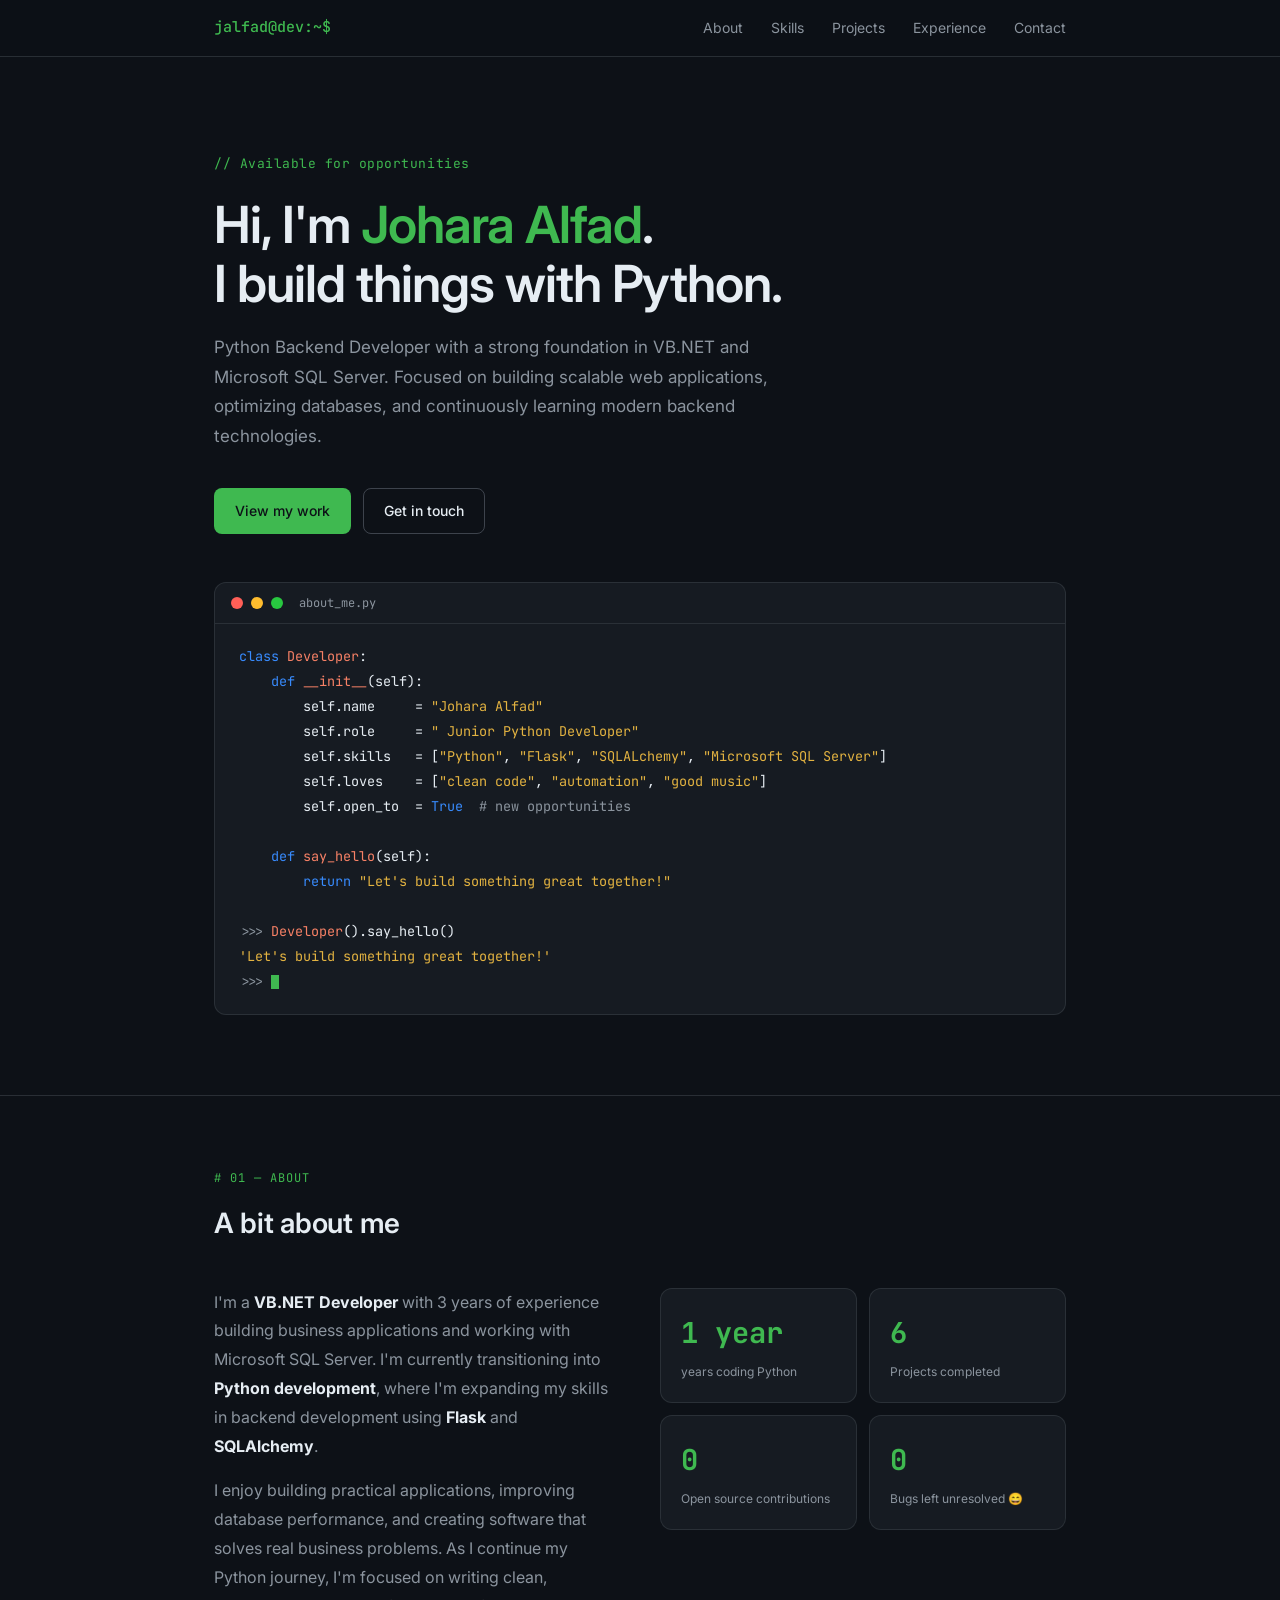
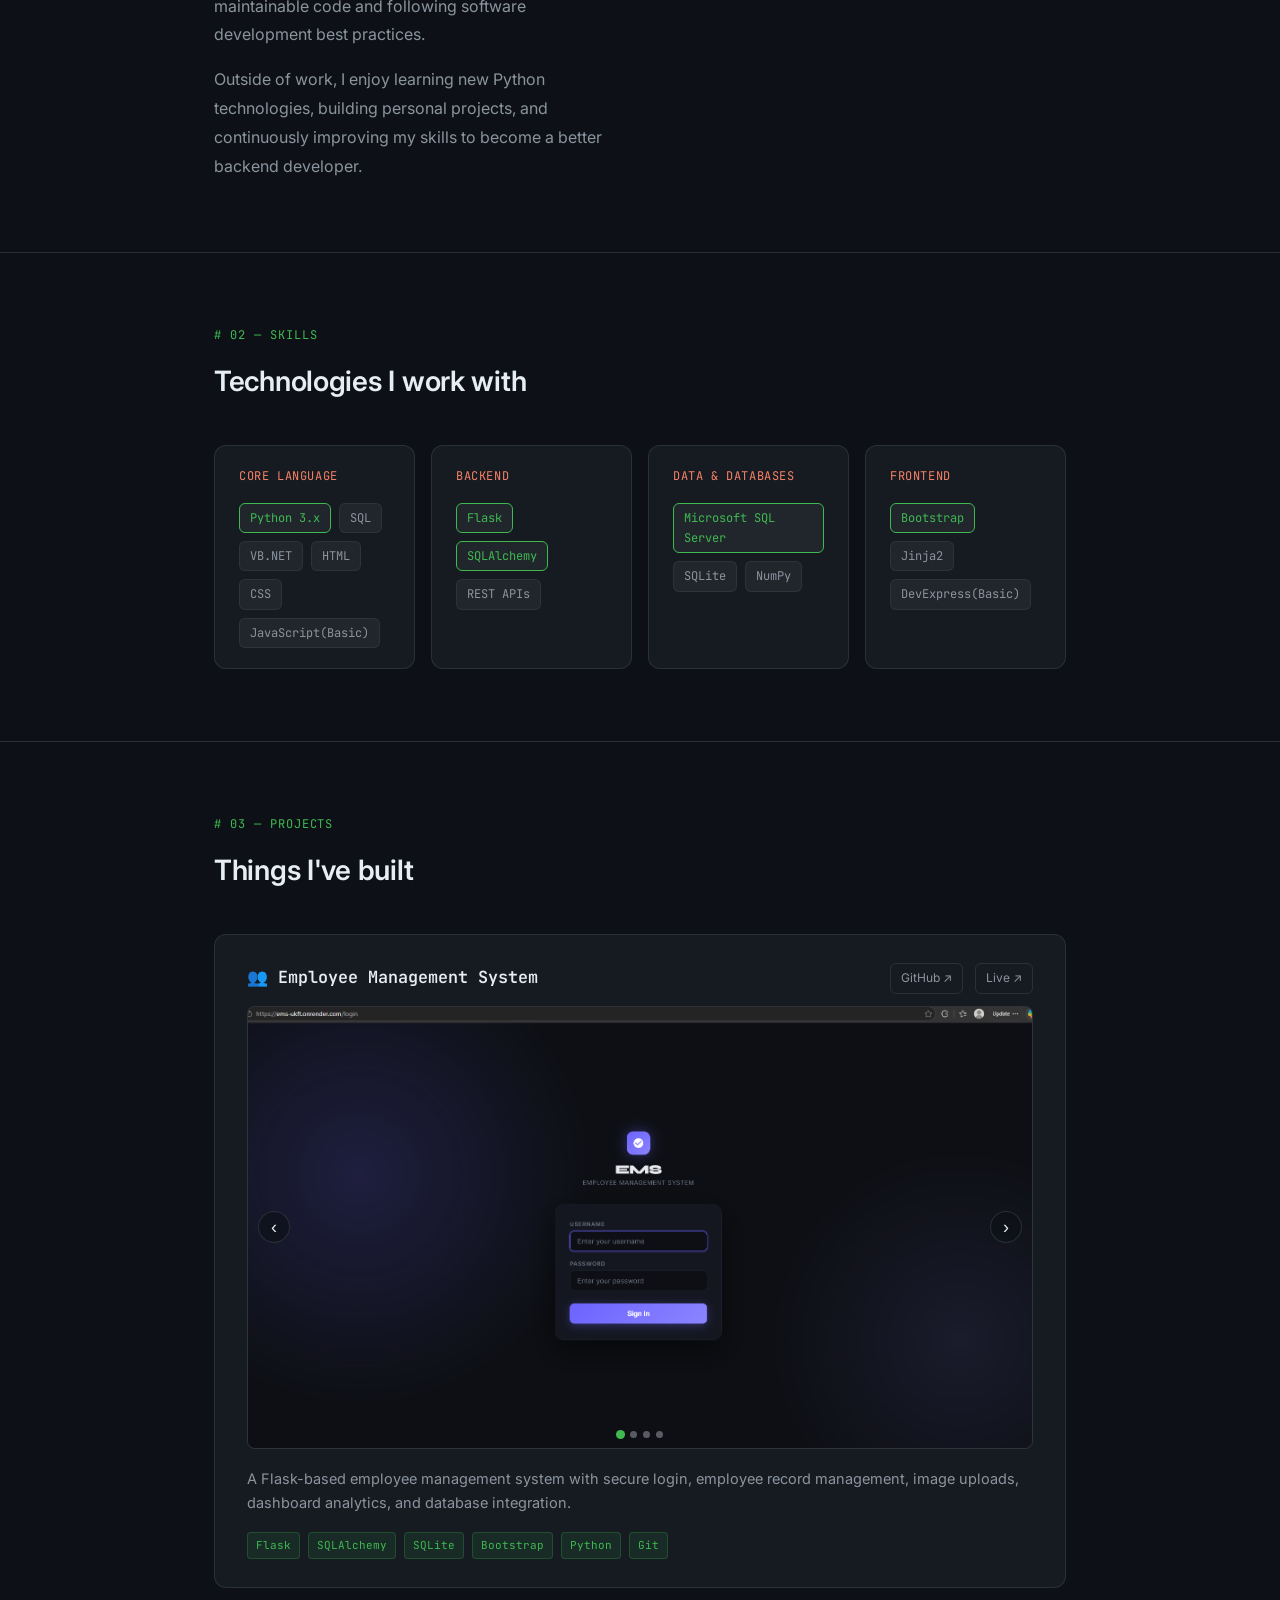
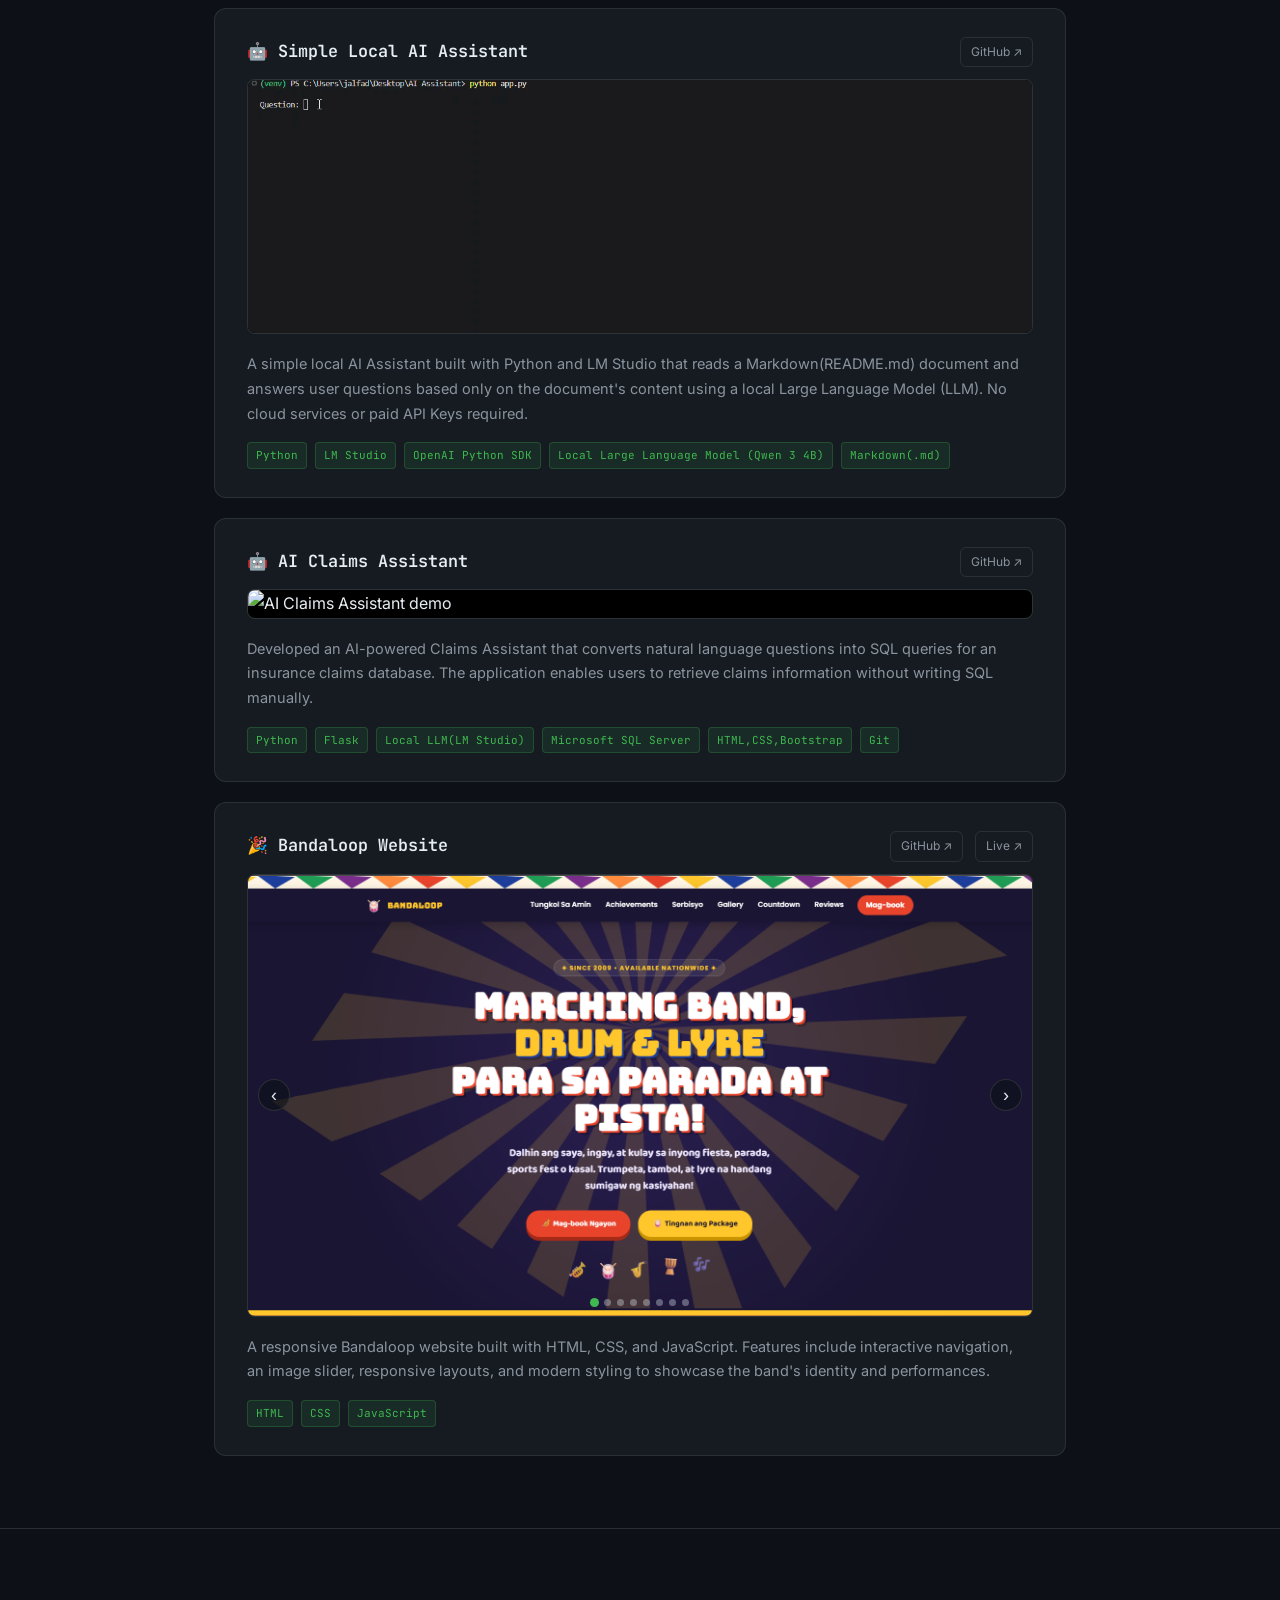
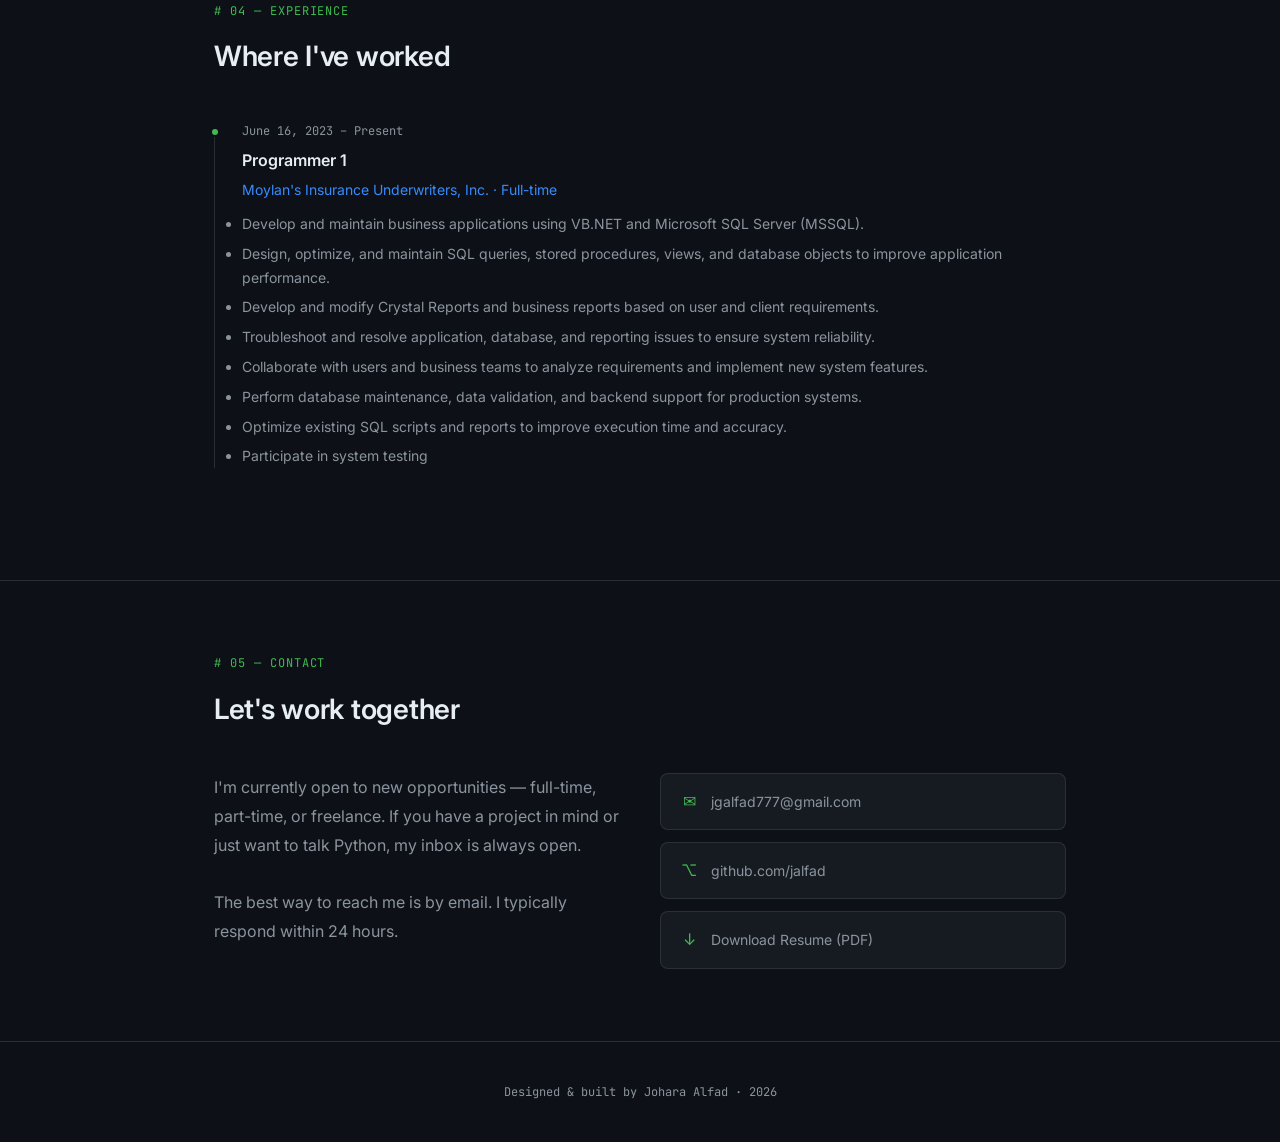
==== commit bbb8b440: "082026" ====
--- a/index.html
+++ b/index.html
@@ -111,10 +111,10 @@
         <div class="about-stats">
           <div class="stat-card">
             <div class="stat-num">1 year</div>
-            <div class="stat-label">months coding Python</div>
+            <div class="stat-label">years coding Python</div>
           </div>
           <div class="stat-card">
-            <div class="stat-num">5</div>
+            <div class="stat-num">6</div>
             <div class="stat-label">Projects completed</div>
           </div>
           <div class="stat-card">
@@ -278,7 +278,7 @@
               <a href="https://bandaloop.vercel.app/" class="project-link">Live ↗</a>
             </div>
             </div>
-          </div>
+          
 
           <div class="project-media slideshow" data-slideshow data-autoplay="5000">
             <div class= "slideshow-track">
@@ -305,7 +305,7 @@
               <button type="button" class="dot" data-index="7" aria-label="Show screenshot 8"></button>
             </div>
           </div>
-          </div>
+          
 
           <p class="project-desc">A responsive Bandaloop website built with HTML, CSS, and JavaScript. Features include interactive navigation, an image slider, responsive layouts, and modern styling to showcase the band's identity and performances.</p>
           <div class="project-tech">
@@ -315,11 +315,15 @@
            
           </div>
         </div>
+        </div>
         
-
-      </div>
-    </div>
-  </section>
+        
+
+      </div>
+    </div>
+    </div>
+  </section>
+  
 
   <!-- Experience -->
   <section id="experience">
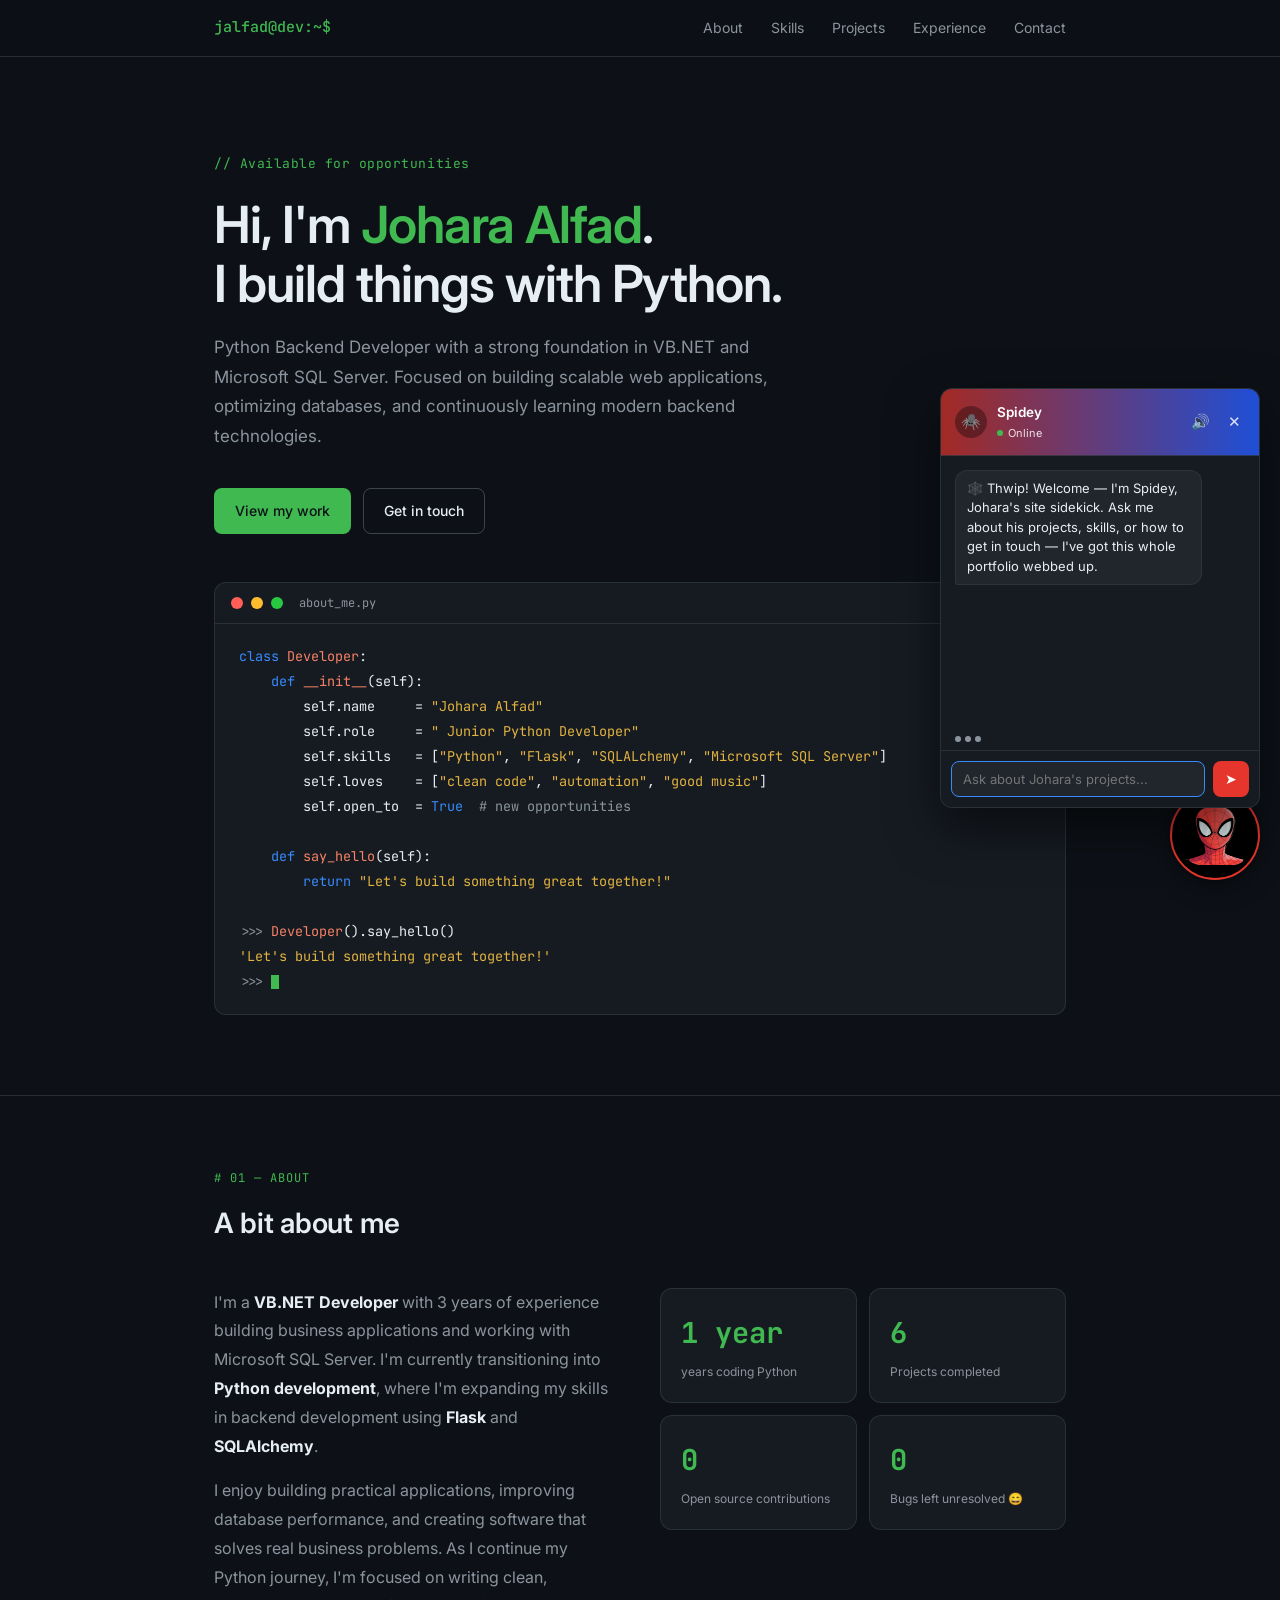
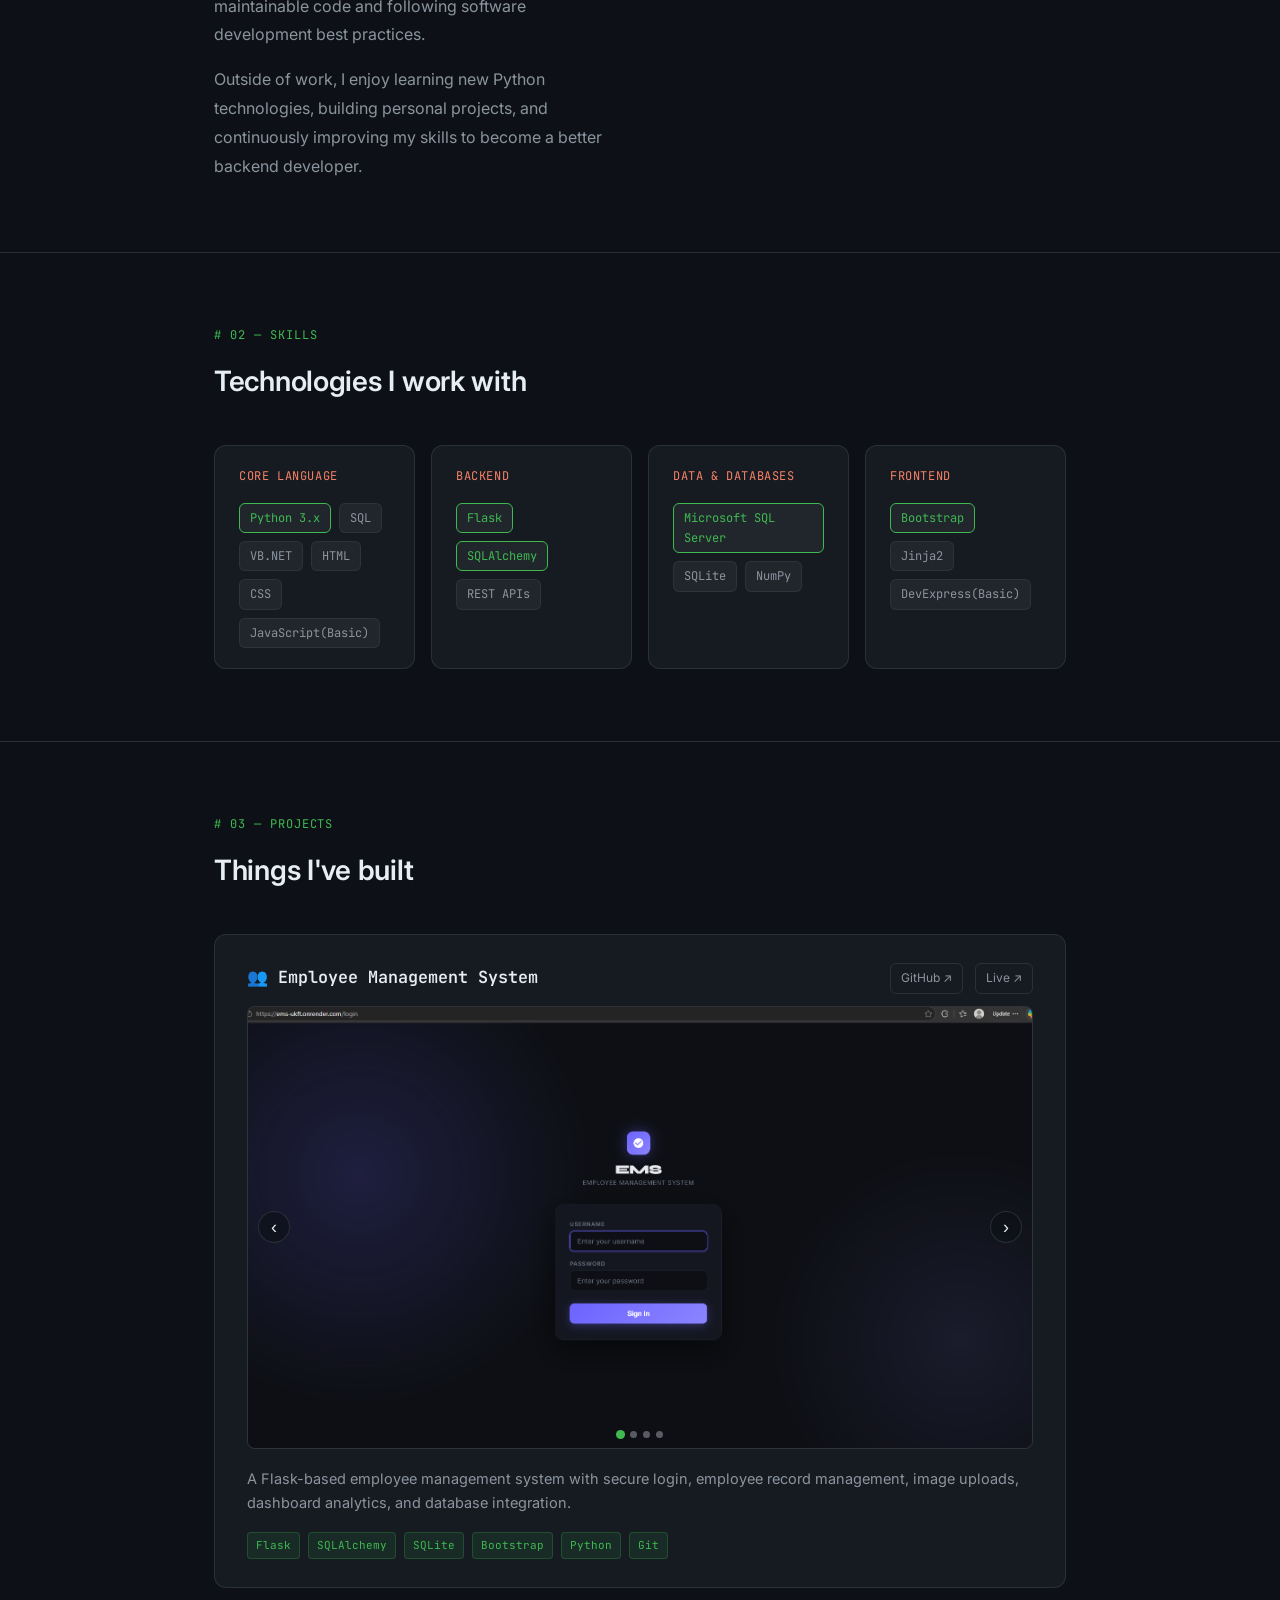
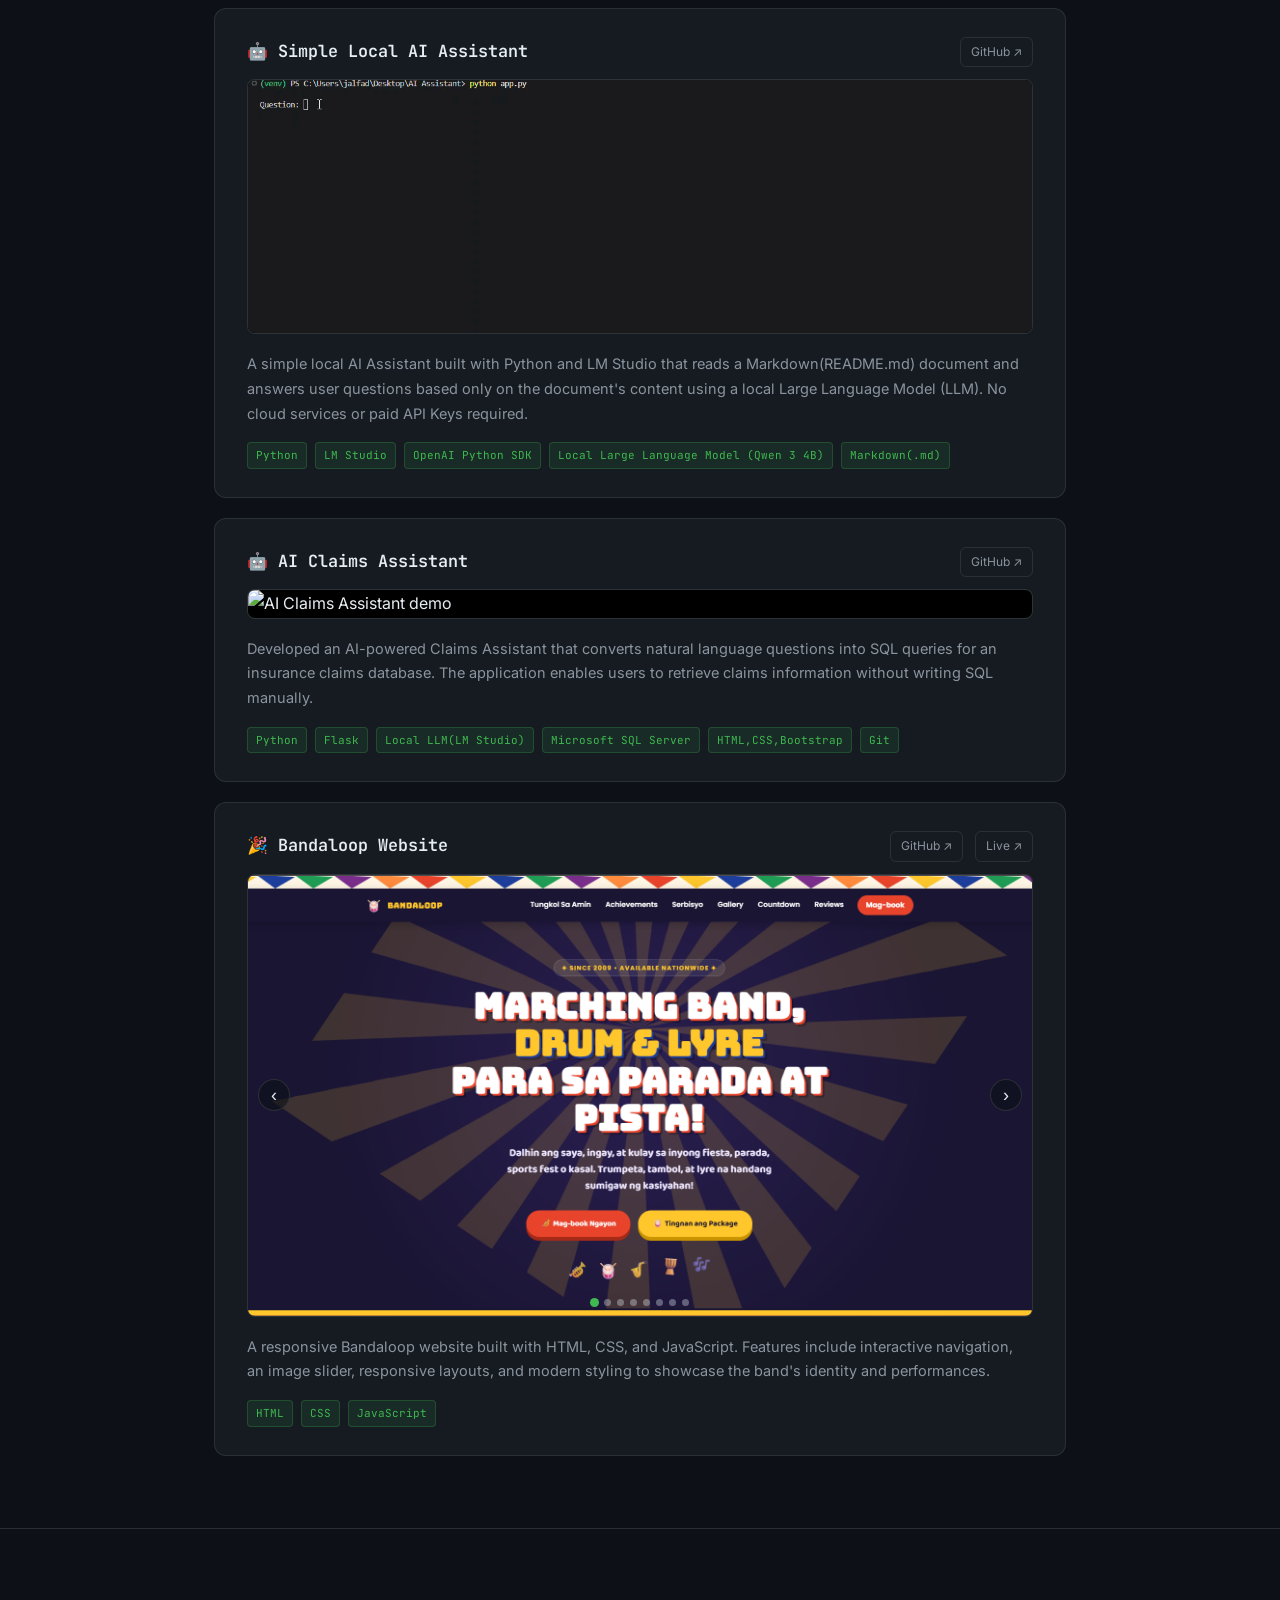
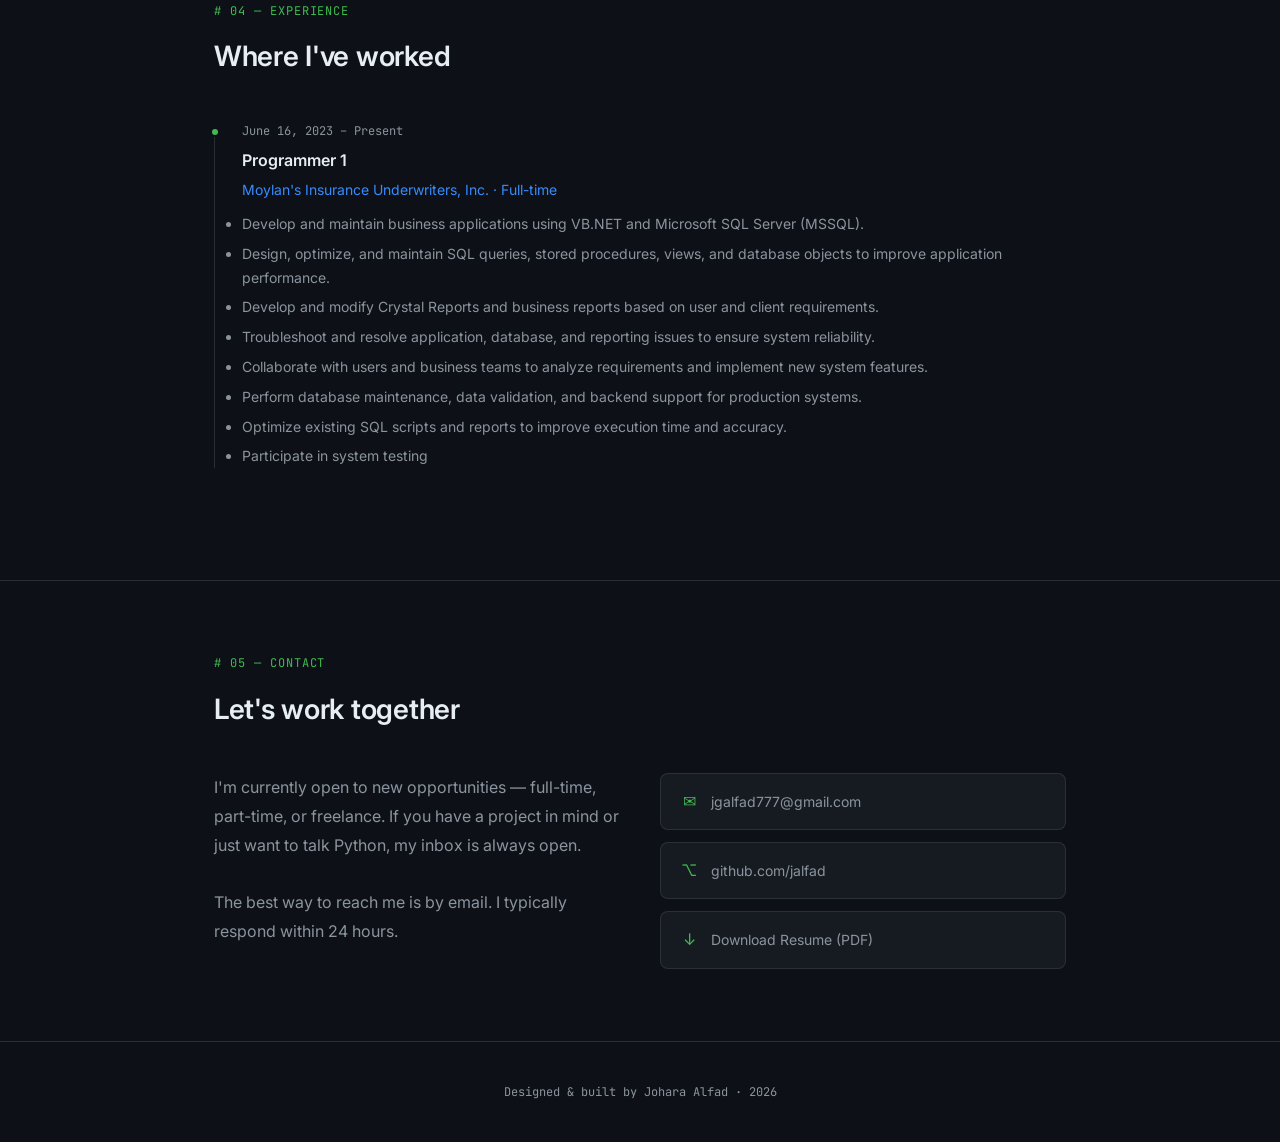
==== commit 7a6a36f9: "Update project" ====
--- a/index.html
+++ b/index.html
@@ -395,7 +395,40 @@
     <div>Designed & built by Johara Alfad · 2026</div>
   </footer>
 
+  <!-- Spidey AI Assistant -->
+  <div id="spidey-widget">
+    <button id="spideyToggle" aria-label="Chat with Spidey, the site assistant" aria-expanded="false">
+      <img class="spidey-toggle-image" src="images/spidey.png" alt="Spider Man">
+      <span class="spidey-ping"></span>
+    </button>
+
+    <div id="spideyPanel" role="dialog" aria-modal="false" aria-labelledby="spideyTitle">
+      <div class="spidey-header">
+        <div class="spidey-header-info">
+          <span class="spidey-avatar">🕷️</span>
+          <div>
+            <div id="spideyTitle" class="spidey-name">Spidey</div>
+            <div class="spidey-status"><span class="dot-online"></span>Online</div>
+          </div>
+        </div>
+        <div class="spidey-header-actions">
+          <button id="spideyMute" aria-label="Mute Spidey's voice" aria-pressed="false">🔊</button>
+          <button id="spideyClose" aria-label="Close chat">✕</button>
+        </div>
+      </div>
+      <div id="spideyMessages" class="spidey-messages"></div>
+      <div id="spideyTyping" class="spidey-typing" hidden>
+        <span></span><span></span><span></span>
+      </div>
+      <form id="spideyForm" class="spidey-form">
+        <input id="spideyInput" type="text" placeholder="Ask about Johara's projects..." autocomplete="off" maxlength="300" />
+        <button type="submit" aria-label="Send">➤</button>
+      </form>
+    </div>
+  </div>
+
  <script src="script.js"></script>
+ <script src="spiderman.js"></script>
 
 </body>
 </html>
--- a/style.css
+++ b/style.css
@@ -477,3 +477,188 @@
       .project-card { padding: 20px; }
       .project-top { flex-direction: column; align-items: flex-start; gap: 8px; }
     }
+
+    /* ── Spidey AI Widget ── */
+    :root {
+      --spidey-red: #e6352c;
+      --spidey-red-dim: #a32a24;
+      --spidey-blue: #1f4fd6;
+    }
+
+    #spidey-widget {
+      position: fixed;
+      right: 20px;
+      bottom: 20px;
+      z-index: 9999;
+      font-family: var(--sans);
+    }
+
+     #spideyToggle {
+      width: 90px;
+      height: 90px;
+      border-radius: 50%;
+      border: 2px solid var(--spidey-red);
+      background:black;
+      display: flex;
+      align-items: center;
+      justify-content: center;
+      cursor: pointer;
+      box-shadow: 0 8px 24px rgba(0,0,0,0.45), 0 0 0 3px var(--bg);
+      transition: transform 0.2s ease, box-shadow 0.2s ease;
+      position: relative;
+    } 
+
+    #spideyToggle:hover { transform: translateY(-2px) scale(1.04); }
+    #spideyToggle svg { width: 30px; height: 30px; }
+    #spideyToggle .spidey-ping {
+      position: absolute;
+      top: -3px;
+      right: -3px;
+      width: 14px;
+      height: 14px;
+      border-radius: 50%;
+      background: var(--accent);
+      border: 2px solid var(--bg);
+    }
+    #spideyToggle.has-opened .spidey-ping { display: none; }
+
+    #spideyPanel {
+      position: absolute;
+      right: 0;
+      bottom: 72px;
+      width: 320px;
+      max-width: calc(100vw - 40px);
+      height: 420px;
+      max-height: calc(100vh - 140px);
+      background: var(--bg2);
+      border: 1px solid var(--border);
+      border-radius: var(--radius-lg);
+      box-shadow: 0 20px 50px rgba(0,0,0,0.55);
+      display: flex;
+      flex-direction: column;
+      overflow: hidden;
+      opacity: 0;
+      transform: translateY(12px) scale(0.98);
+      pointer-events: none;
+      transition: opacity 0.18s ease, transform 0.18s ease;
+    }
+    #spideyPanel.open {
+      opacity: 1;
+      transform: translateY(0) scale(1);
+      pointer-events: auto;
+    }
+
+    .spidey-header {
+      display: flex;
+      align-items: center;
+      justify-content: space-between;
+      padding: 12px 14px;
+      background: linear-gradient(90deg, var(--spidey-red-dim), var(--spidey-blue));
+      border-bottom: 1px solid var(--border);
+    }
+    .spidey-header-info { display: flex; align-items: center; gap: 10px; }
+    .spidey-avatar {
+      width: 32px; height: 32px;
+      border-radius: 50%;
+      background: rgba(0,0,0,0.35);
+      display: flex; align-items: center; justify-content: center;
+      font-size: 16px;
+    }
+    .spidey-name { font-weight: 600; font-size: 13.5px; color: #fff; }
+    .spidey-status { font-size: 11px; color: rgba(255,255,255,0.85); display: flex; align-items: center; gap: 5px; }
+    .dot-online { width: 6px; height: 6px; border-radius: 50%; background: var(--accent); display: inline-block; }
+    .spidey-header-actions { display: flex; align-items: center; gap: 10px; }
+    #spideyMute,
+    #spideyClose {
+      background: none; border: none; color: #fff; opacity: 0.85;
+      font-size: 15px; cursor: pointer; line-height: 1; padding: 4px;
+    }
+    #spideyMute:hover,
+    #spideyClose:hover { opacity: 1; }
+    #spideyMute[aria-pressed="true"] { opacity: 0.5; }
+
+    .spidey-messages {
+      flex: 1;
+      overflow-y: auto;
+      padding: 14px;
+      display: flex;
+      flex-direction: column;
+      gap: 8px;
+      font-size: 13px;
+      line-height: 1.5;
+    }
+    .spidey-msg {
+      max-width: 85%;
+      padding: 8px 11px;
+      border-radius: 12px;
+      white-space: pre-wrap;
+      word-wrap: break-word;
+    }
+    .spidey-msg-bot {
+      align-self: flex-start;
+      background: var(--bg3);
+      border: 1px solid var(--border);
+      color: var(--text);
+      border-bottom-left-radius: 3px;
+    }
+    .spidey-msg-user {
+      align-self: flex-end;
+      background: var(--spidey-blue);
+      color: #fff;
+      border-bottom-right-radius: 3px;
+    }
+
+    .spidey-typing {
+      display: flex;
+      gap: 4px;
+      padding: 0 14px 8px;
+    }
+    .spidey-typing span {
+      width: 6px; height: 6px; border-radius: 50%;
+      background: var(--muted);
+      animation: spidey-bounce 1.2s infinite ease-in-out;
+    }
+    .spidey-typing span:nth-child(2) { animation-delay: 0.15s; }
+    .spidey-typing span:nth-child(3) { animation-delay: 0.3s; }
+    @keyframes spidey-bounce {
+      0%, 60%, 100% { transform: translateY(0); opacity: 0.5; }
+      30% { transform: translateY(-4px); opacity: 1; }
+    }
+    .spidey-toggle-image{
+      width: 60px;
+      height: 60px;
+    }
+    .spidey-form {
+      display: flex;
+      gap: 8px;
+      padding: 10px;
+      border-top: 1px solid var(--border);
+      background: var(--bg2);
+    }
+    .spidey-form input {
+      flex: 1;
+      background: var(--bg3);
+      border: 1px solid var(--border);
+      border-radius: 8px;
+      padding: 9px 11px;
+      color: var(--text);
+      font-family: var(--sans);
+      font-size: 13px;
+      outline: none;
+    }
+    .spidey-form input:focus { border-color: var(--accent2); }
+    .spidey-form button {
+      width: 36px;
+      border: none;
+      border-radius: 8px;
+      background: var(--spidey-red);
+      color: #fff;
+      cursor: pointer;
+      font-size: 14px;
+    }
+    .spidey-form button:hover { background: var(--spidey-red-dim); }
+    .spidey-form input:disabled { opacity: 0.6; }
+
+    @media (max-width: 480px) {
+      #spideyPanel { width: calc(100vw - 32px); right: -4px; }
+    }
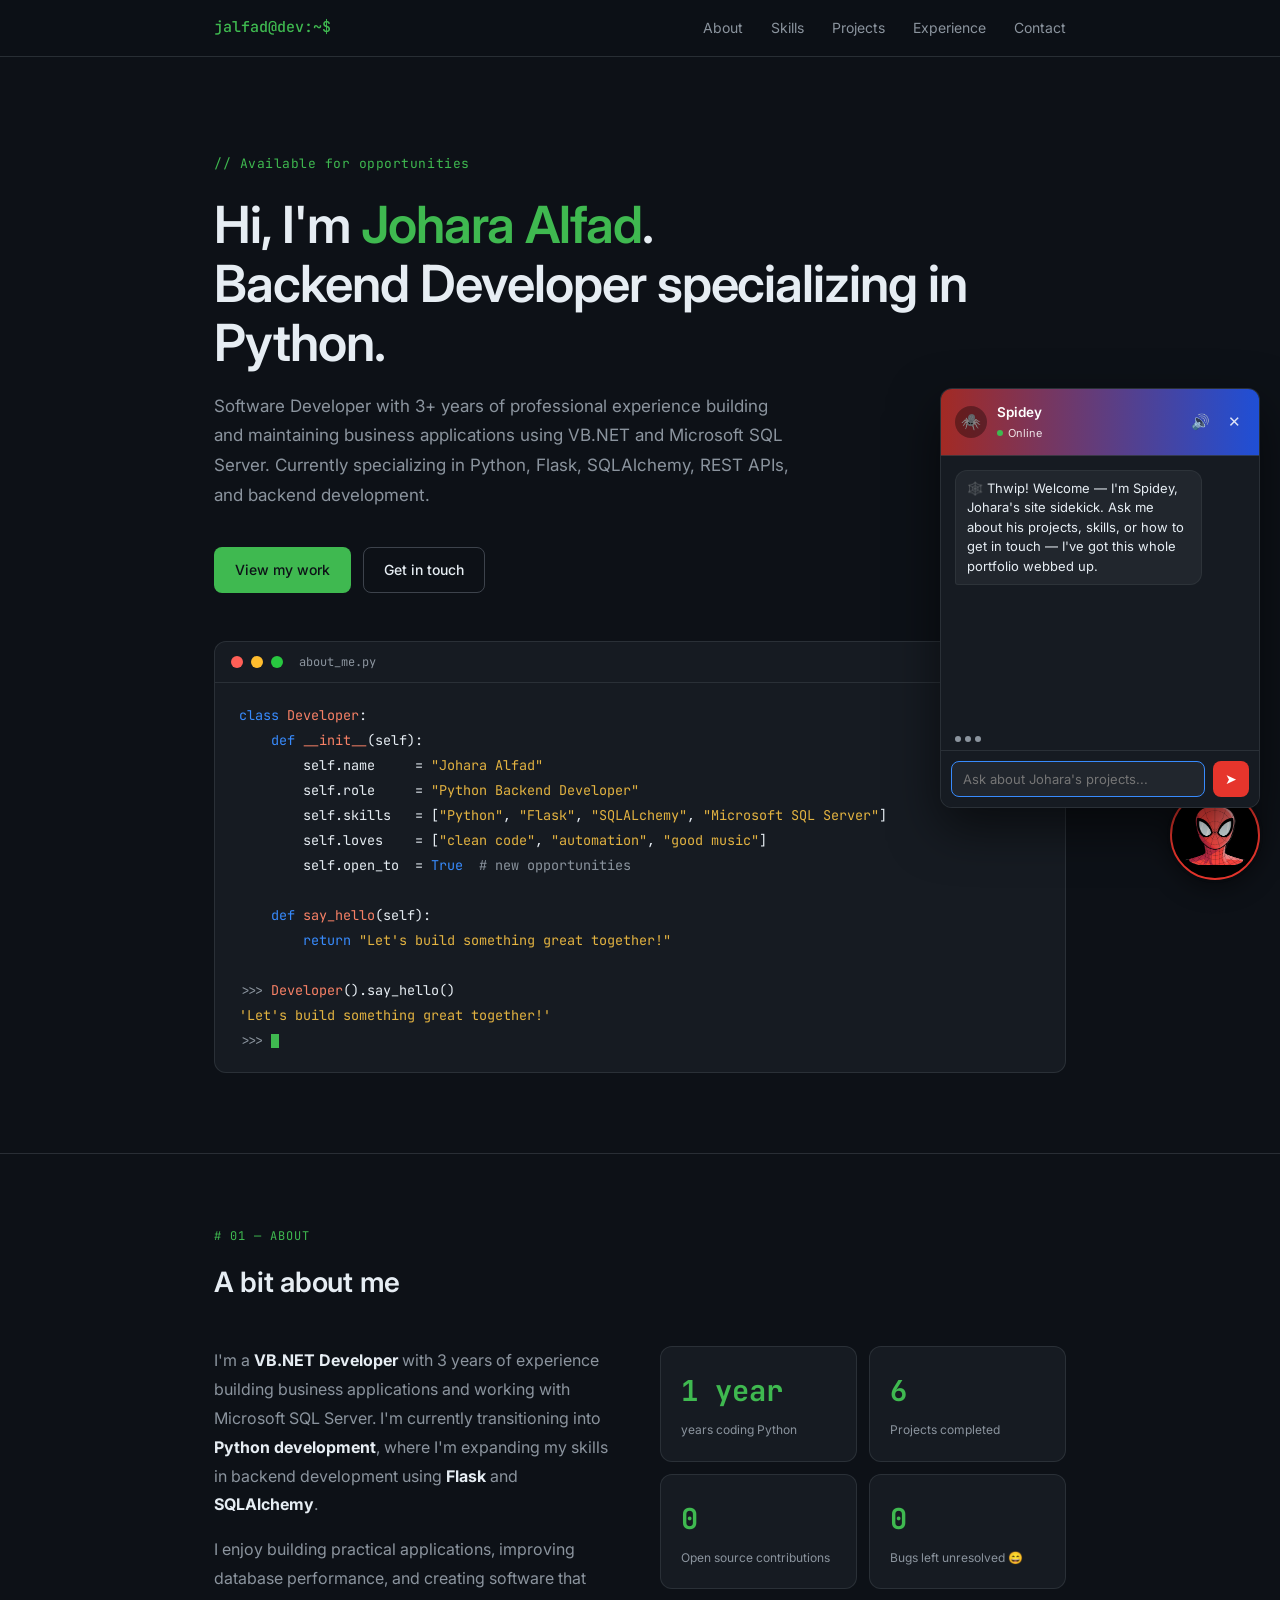
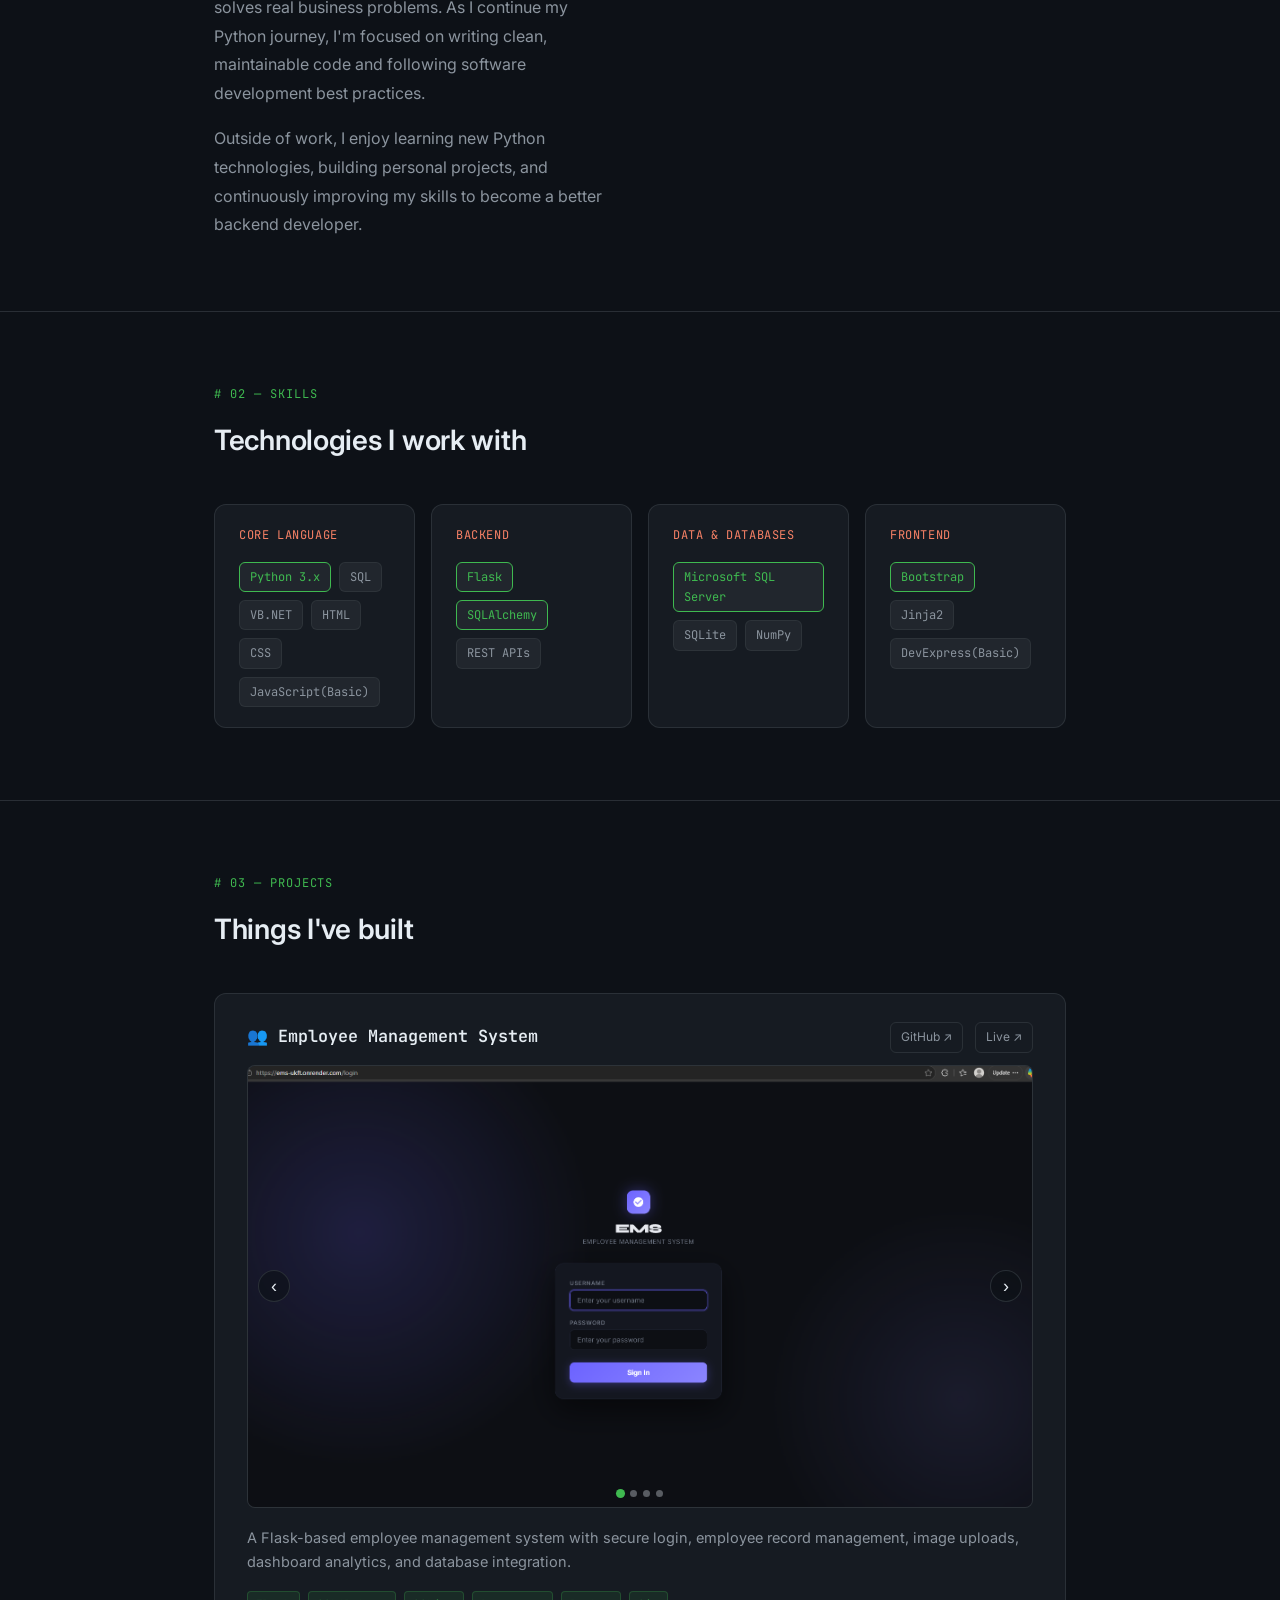
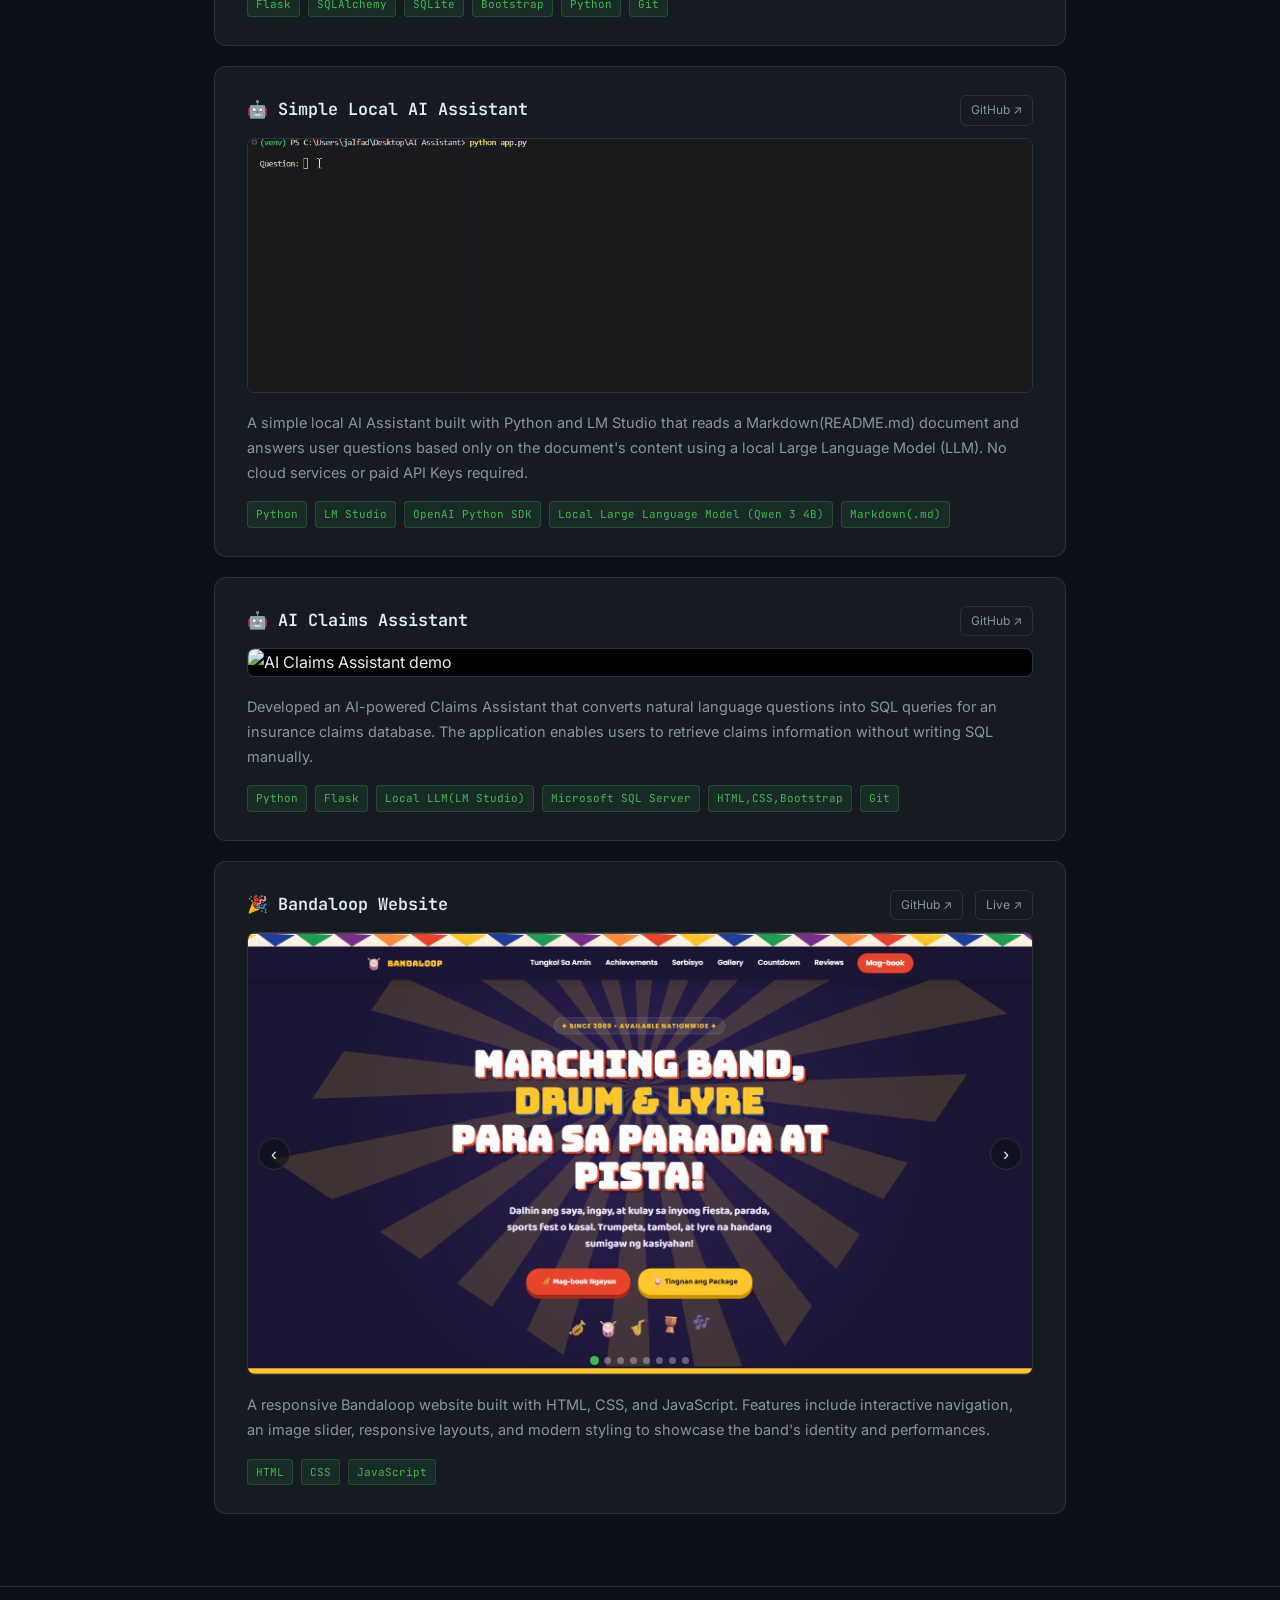
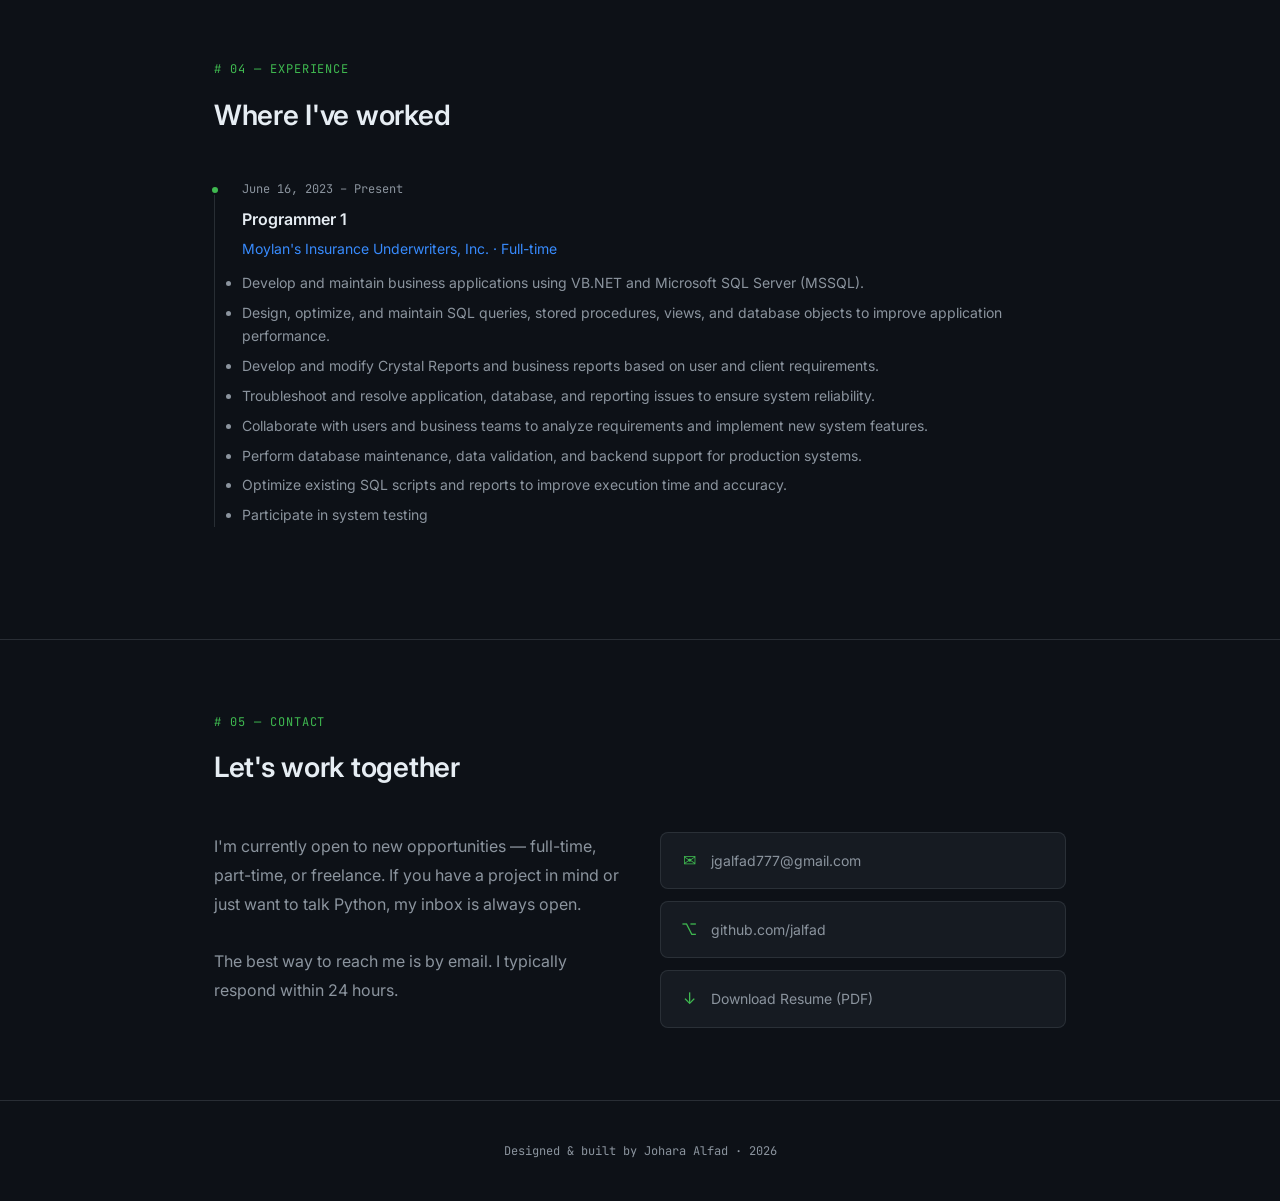
==== commit 83edce67: "update" ====
--- a/index.html
+++ b/index.html
@@ -59,10 +59,11 @@
   <section class="hero">
     <div class="container">
       <p class="hero-eyebrow">// Available for opportunities</p>
-      <h1>Hi, I'm <span>Johara Alfad</span>.<br>I build things with Python.</h1>
+      <h1>Hi, I'm <span>Johara Alfad</span>.<br>Backend Developer specializing in Python.</h1>
       <p class="hero-desc">
-        Python Backend Developer with a strong foundation in VB.NET and Microsoft SQL Server.
-        Focused on building scalable web applications, optimizing databases, and continuously learning modern backend technologies.
+        Software Developer with 3+ years of professional experience building and maintaining business
+        applications using VB.NET and Microsoft SQL Server. Currently specializing in Python, Flask,
+        SQLAlchemy, REST APIs, and backend development.
       </p>
       <div class="hero-actions">
         <a href="#projects" class="btn btn-primary">View my work</a>
@@ -81,7 +82,7 @@
           <div><span class="kw">class</span> <span class="fn">Developer</span>:</div>
           <div>&nbsp;&nbsp;&nbsp;&nbsp;<span class="kw">def</span> <span class="fn">__init__</span>(<span class="cmd">self</span>):</div>
           <div>&nbsp;&nbsp;&nbsp;&nbsp;&nbsp;&nbsp;&nbsp;&nbsp;<span class="cmd">self</span>.name &nbsp;&nbsp;&nbsp;&nbsp;= <span class="str">"Johara Alfad"</span></div>
-          <div>&nbsp;&nbsp;&nbsp;&nbsp;&nbsp;&nbsp;&nbsp;&nbsp;<span class="cmd">self</span>.role &nbsp;&nbsp;&nbsp;&nbsp;= <span class="str">" Junior Python Developer"</span></div>
+          <div>&nbsp;&nbsp;&nbsp;&nbsp;&nbsp;&nbsp;&nbsp;&nbsp;<span class="cmd">self</span>.role &nbsp;&nbsp;&nbsp;&nbsp;= <span class="str">"Python Backend Developer"</span></div>
           <div>&nbsp;&nbsp;&nbsp;&nbsp;&nbsp;&nbsp;&nbsp;&nbsp;<span class="cmd">self</span>.skills &nbsp;&nbsp;= [<span class="str">"Python"</span>, <span class="str">"Flask"</span>, <span class="str">"SQLALchemy"</span>, <span class="str">"Microsoft SQL Server"</span>]</div>
           <div>&nbsp;&nbsp;&nbsp;&nbsp;&nbsp;&nbsp;&nbsp;&nbsp;<span class="cmd">self</span>.loves &nbsp;&nbsp;&nbsp;= [<span class="str">"clean code"</span>, <span class="str">"automation"</span>, <span class="str">"good music"</span>]</div>
           <div>&nbsp;&nbsp;&nbsp;&nbsp;&nbsp;&nbsp;&nbsp;&nbsp;<span class="cmd">self</span>.open_to &nbsp;= <span class="kw">True</span> &nbsp;<span class="out"># new opportunities</span></div>
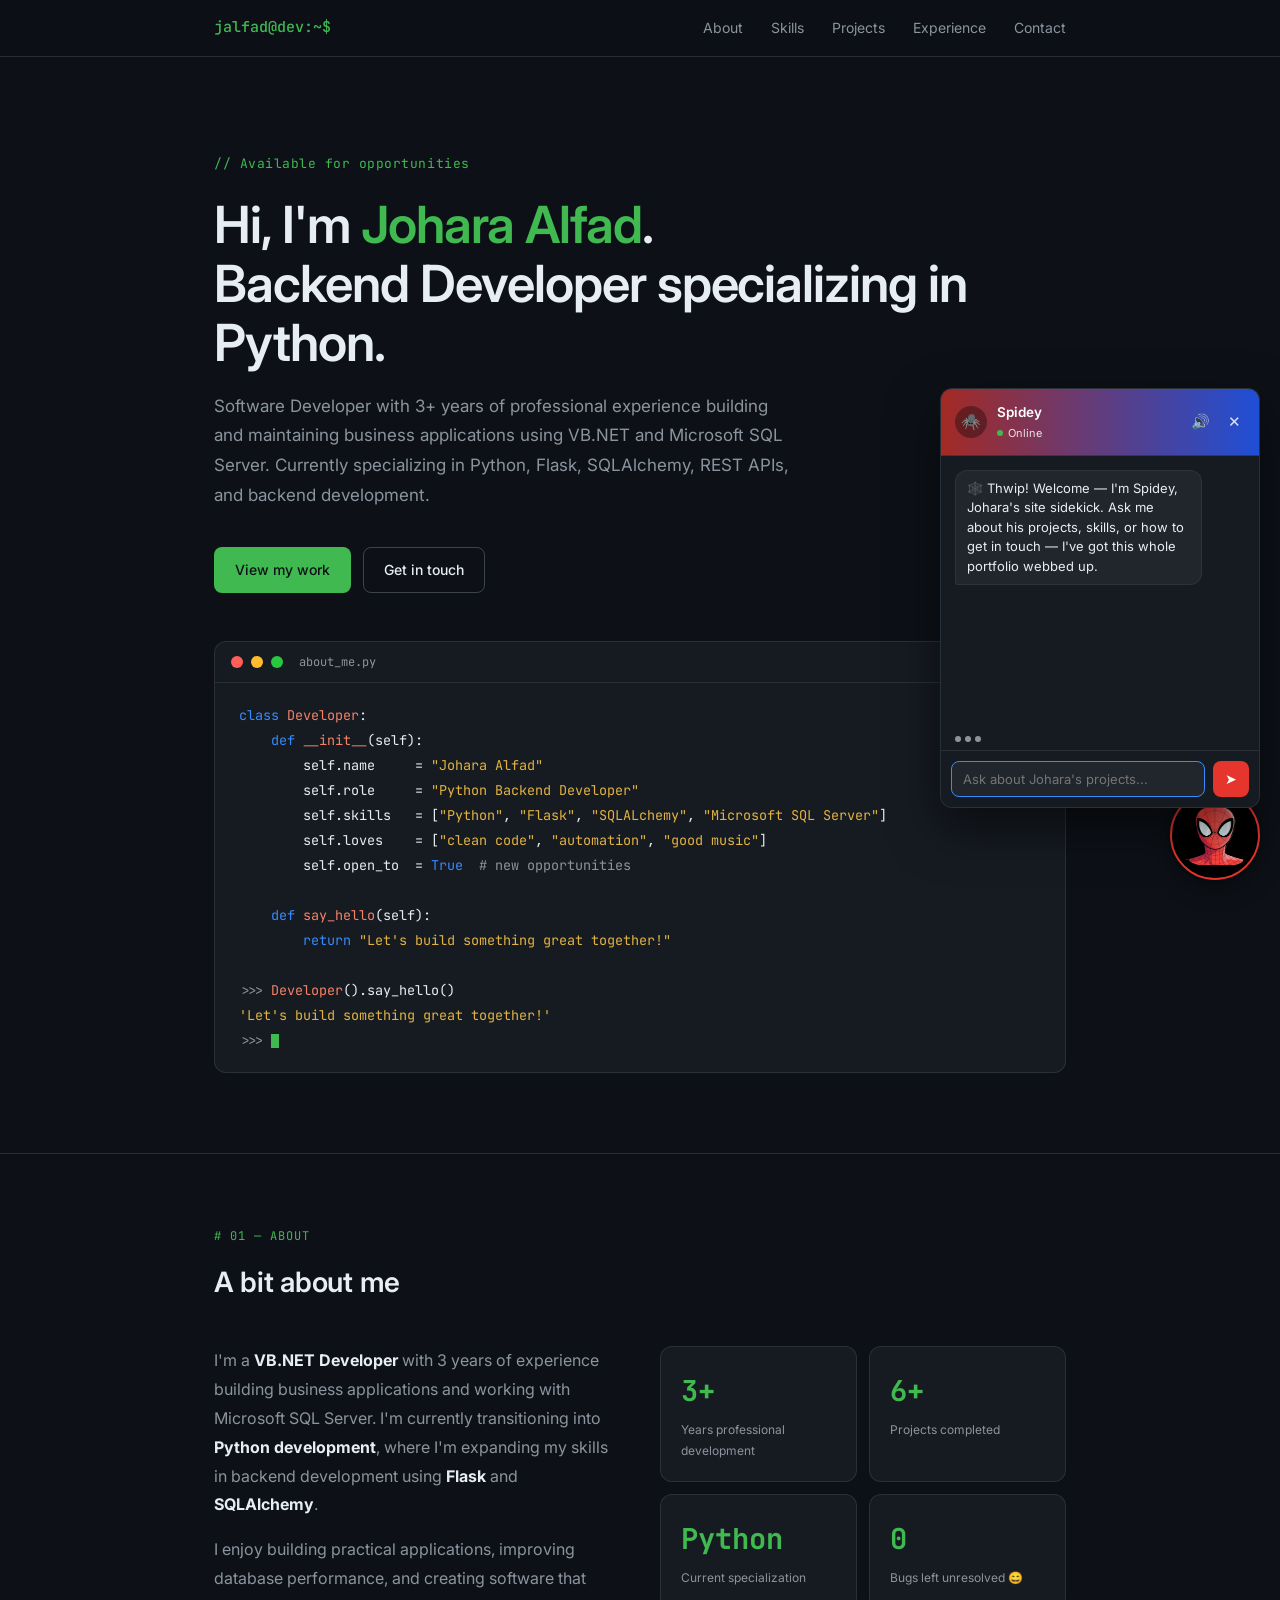
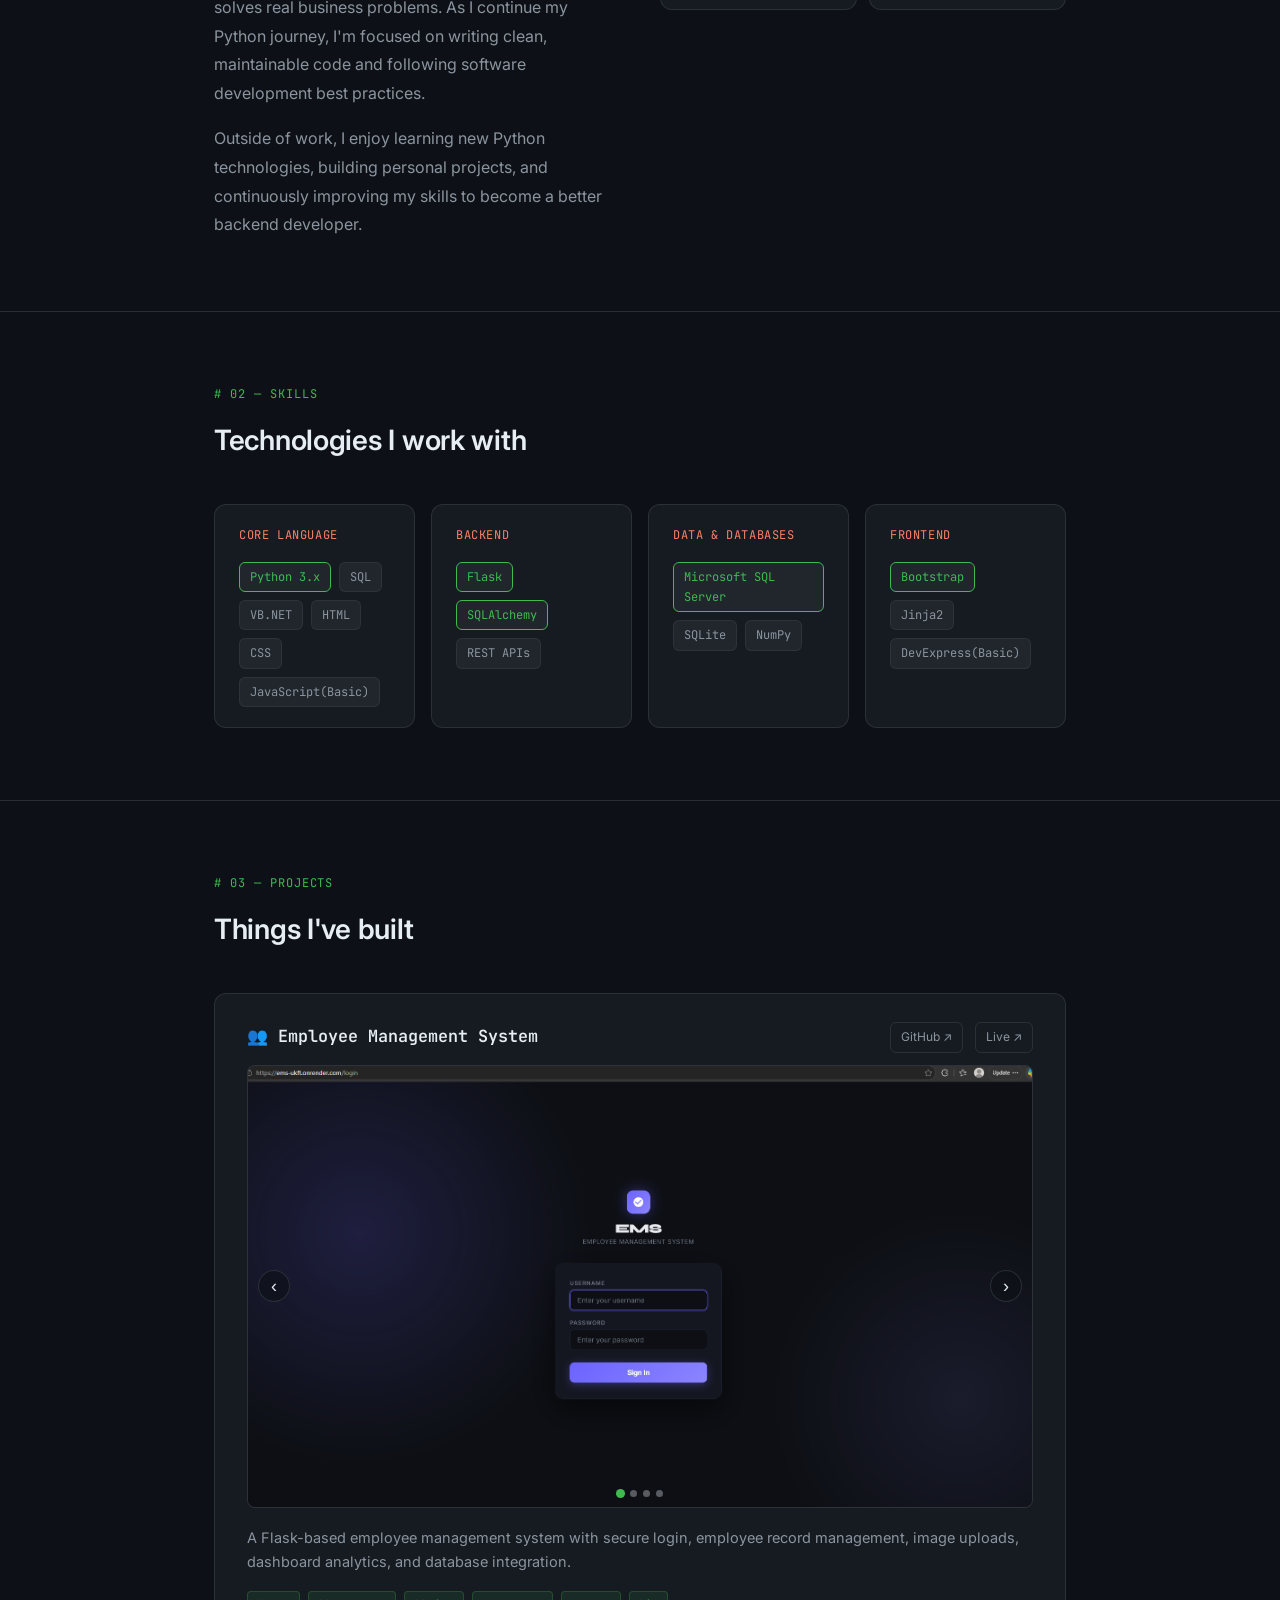
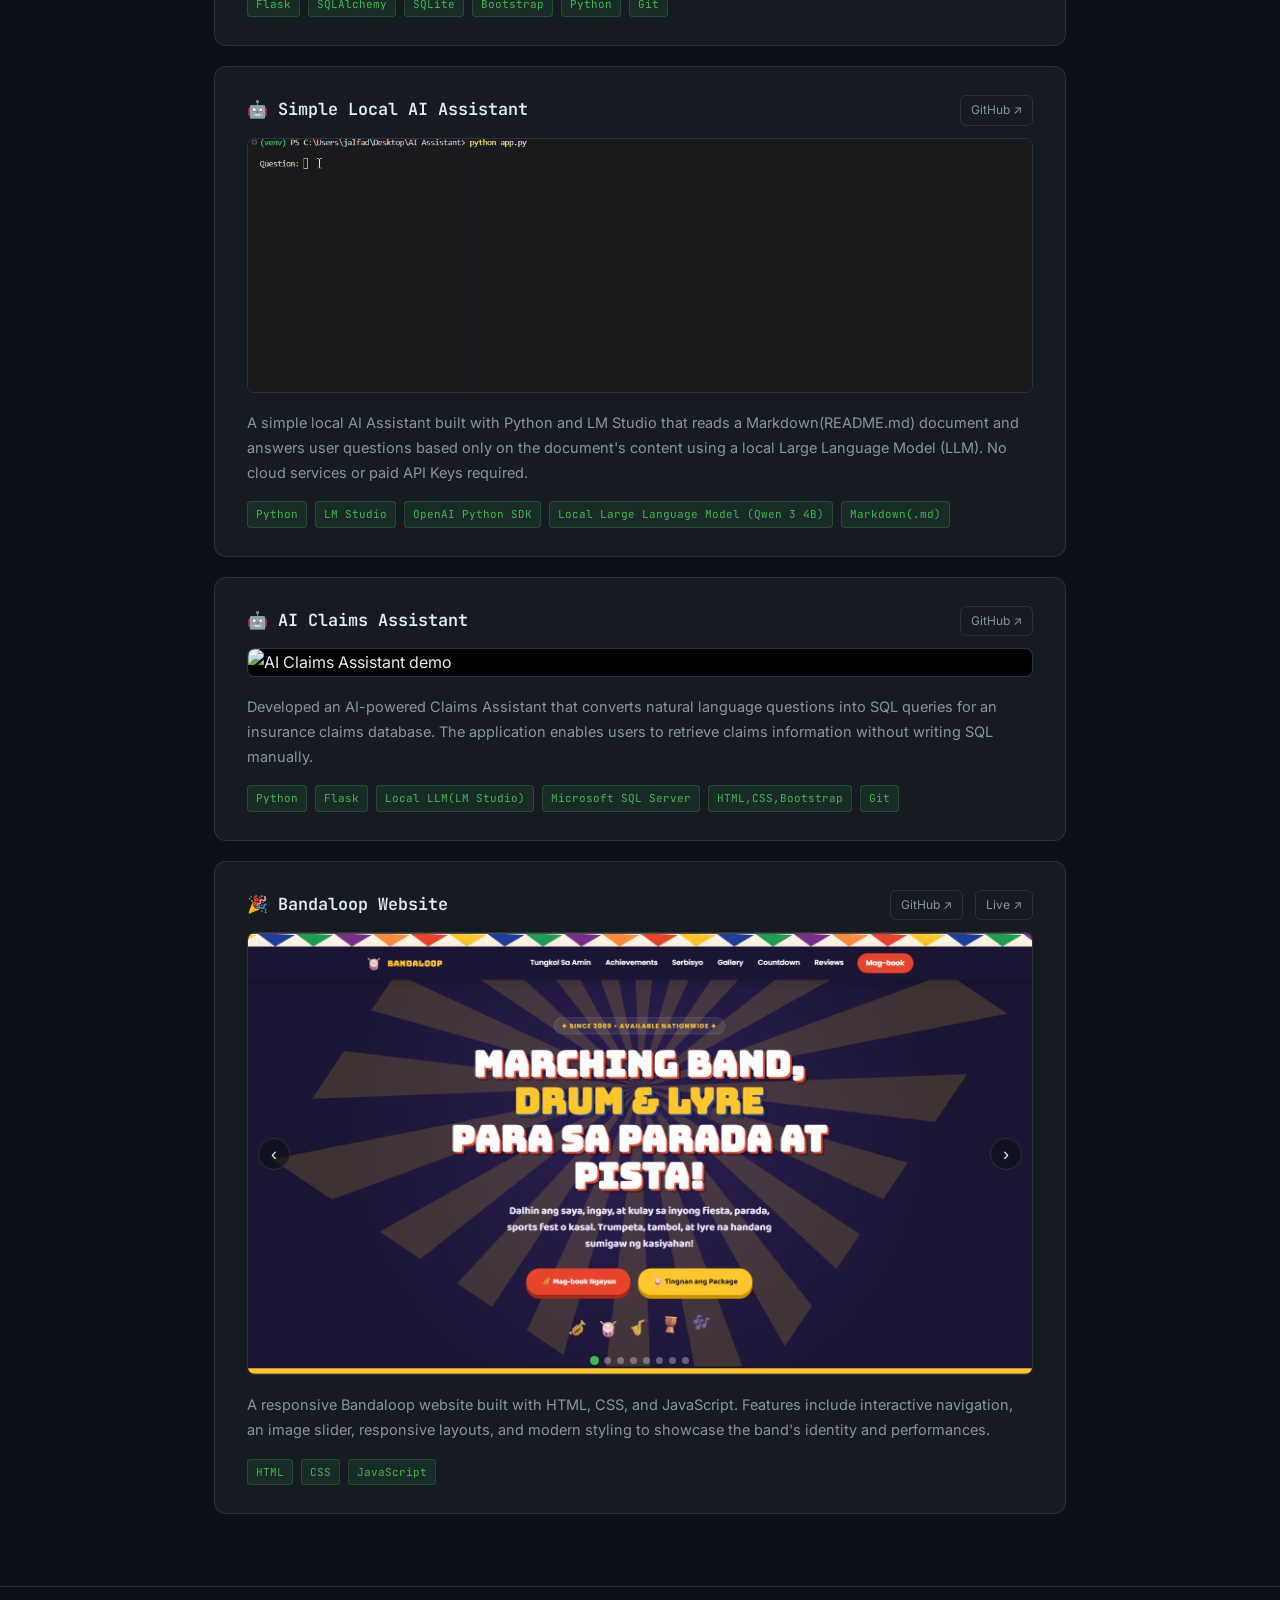
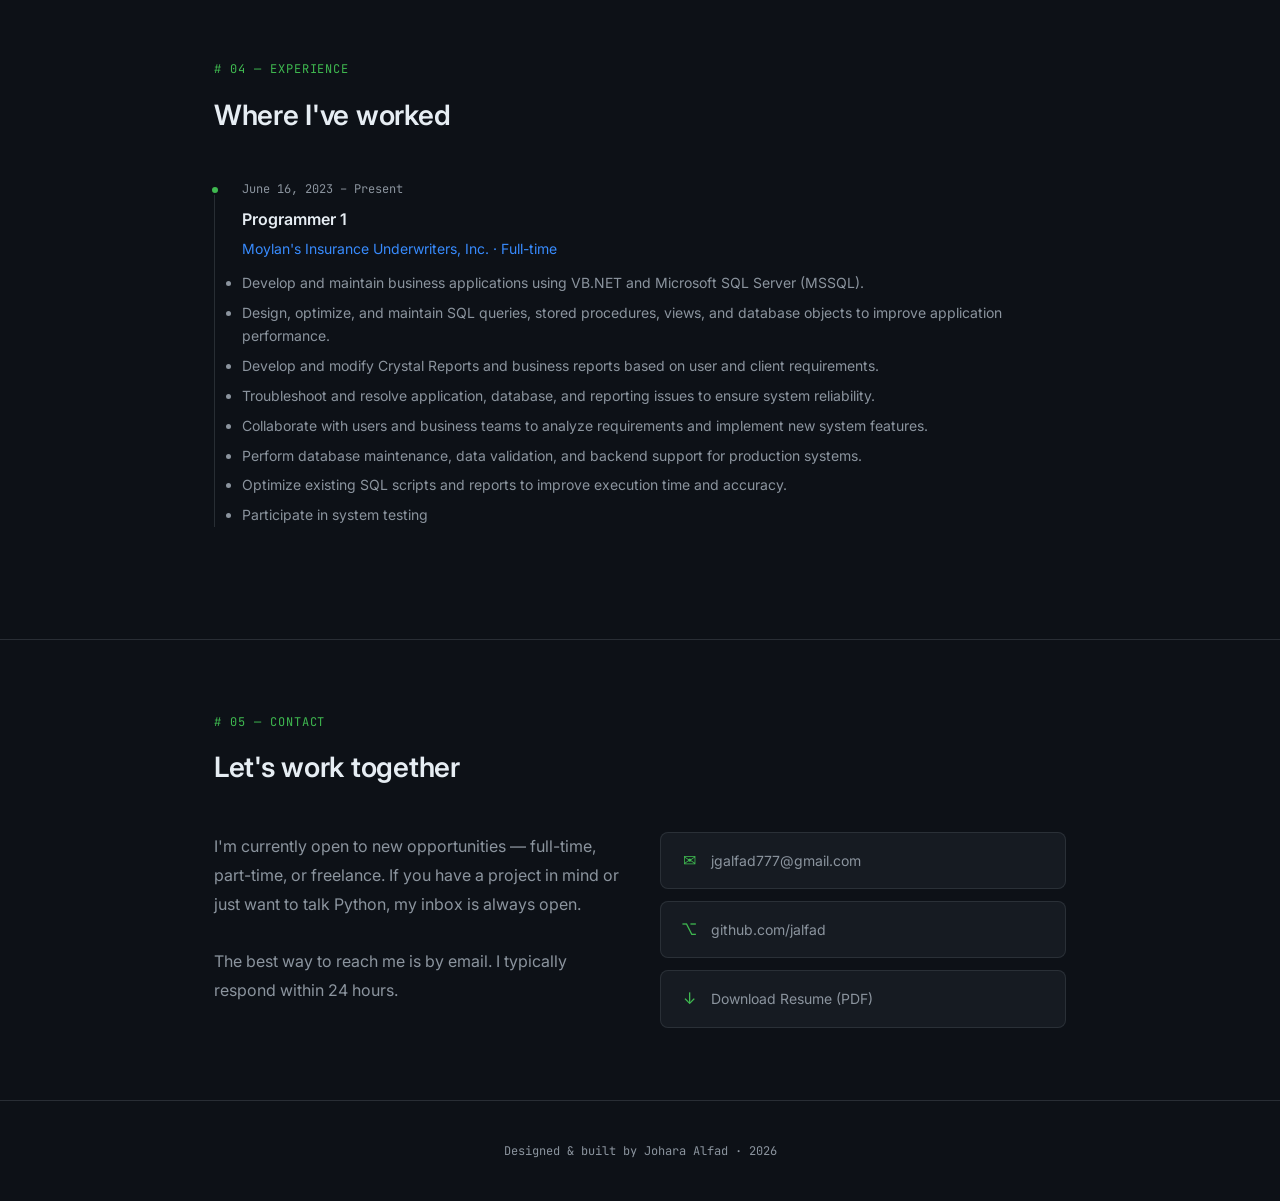
==== commit f772741b: "revision of about me" ====
--- a/index.html
+++ b/index.html
@@ -111,16 +111,16 @@
         </div>
         <div class="about-stats">
           <div class="stat-card">
-            <div class="stat-num">1 year</div>
-            <div class="stat-label">years coding Python</div>
+            <div class="stat-num">3+</div>
+            <div class="stat-label">Years professional development</div>
           </div>
           <div class="stat-card">
-            <div class="stat-num">6</div>
+            <div class="stat-num">6+</div>
             <div class="stat-label">Projects completed</div>
           </div>
           <div class="stat-card">
-            <div class="stat-num">0</div>
-            <div class="stat-label">Open source contributions</div>
+            <div class="stat-num">Python</div>
+            <div class="stat-label">Current specialization</div>
           </div>
           <div class="stat-card">
             <div class="stat-num">0</div>
